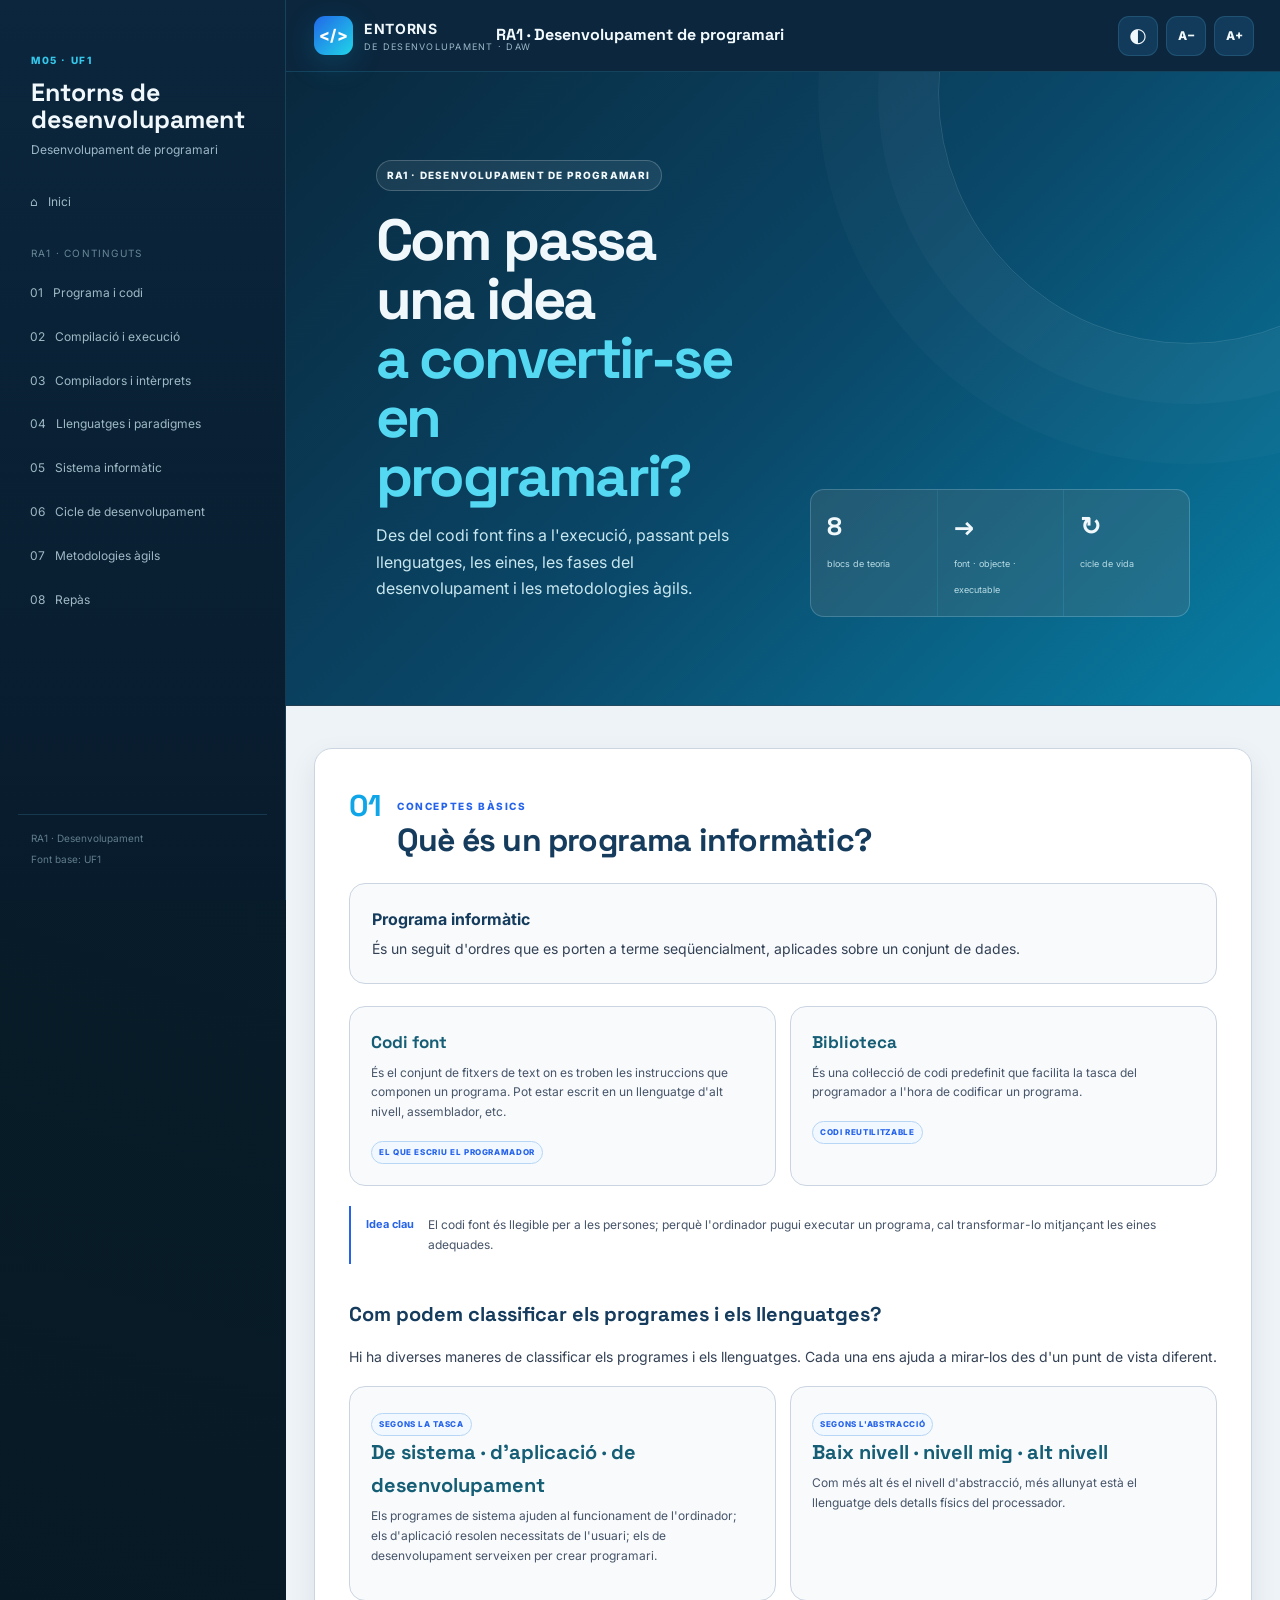
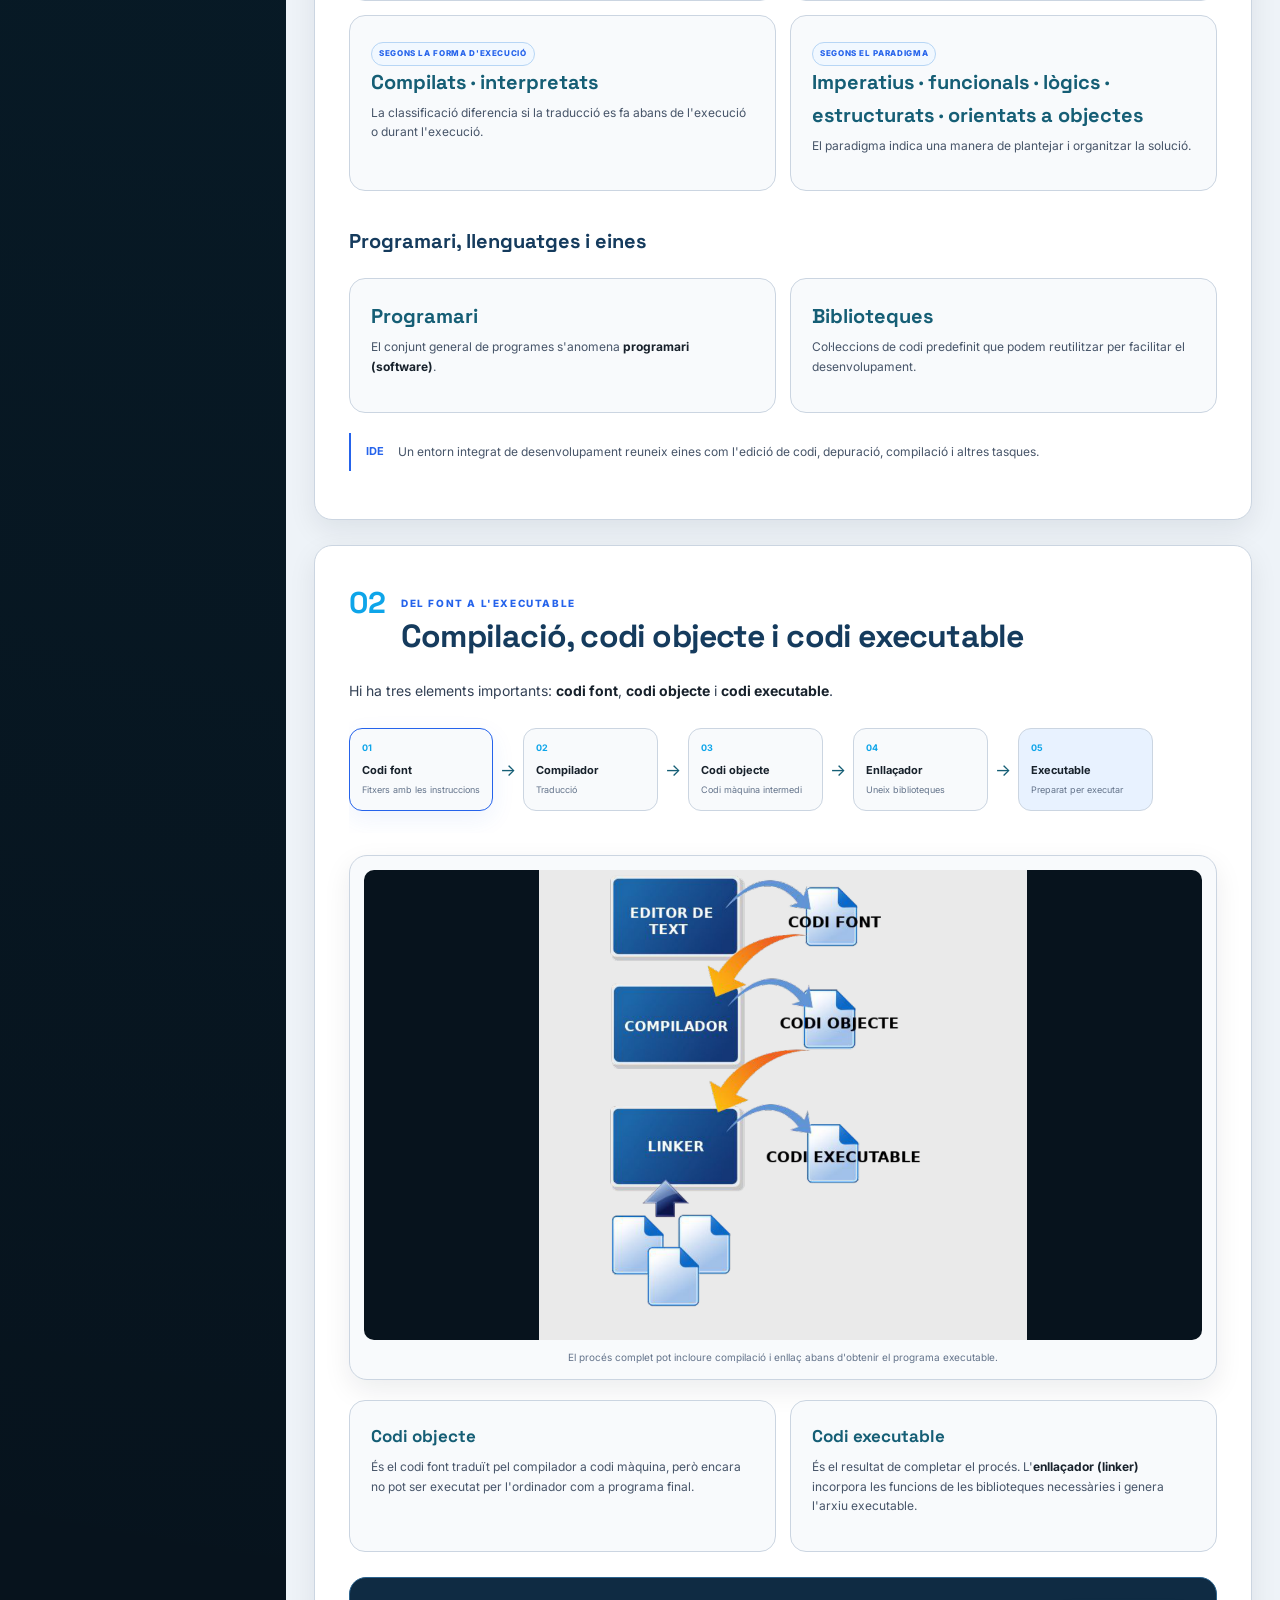
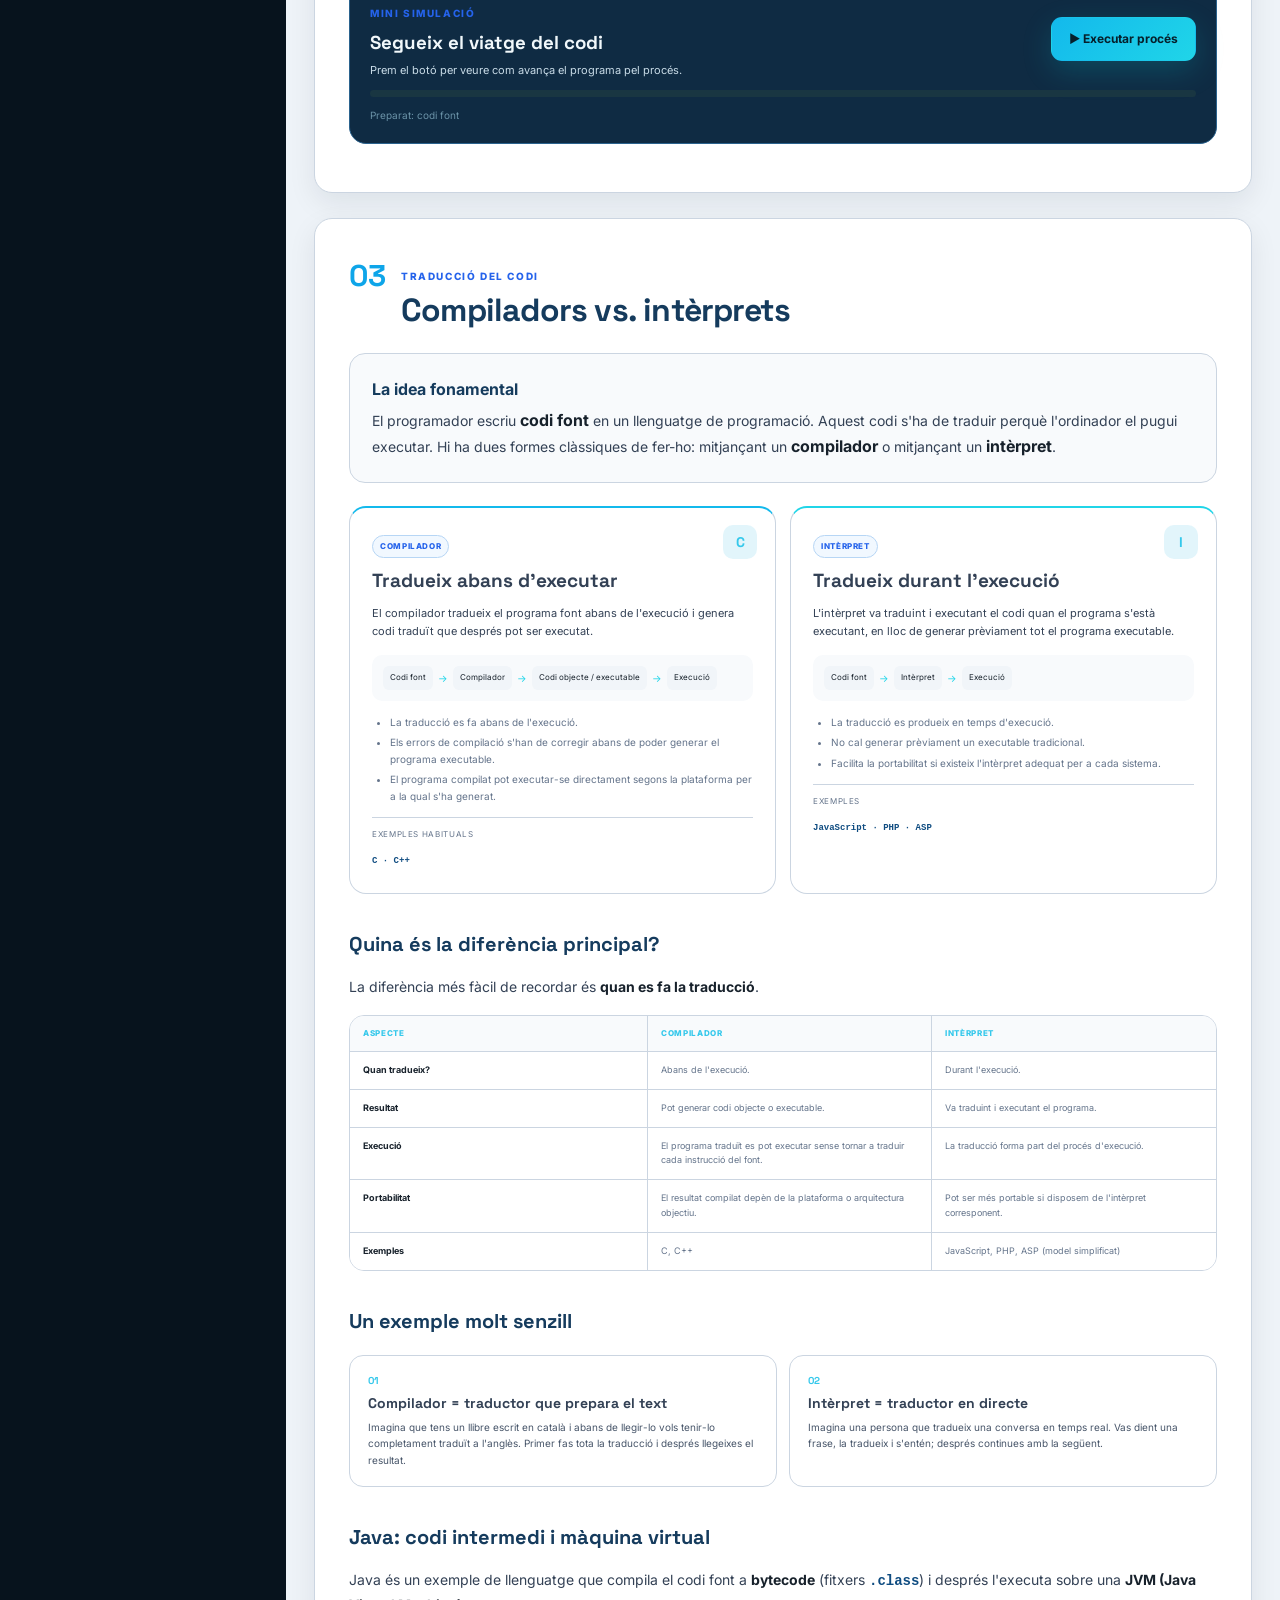
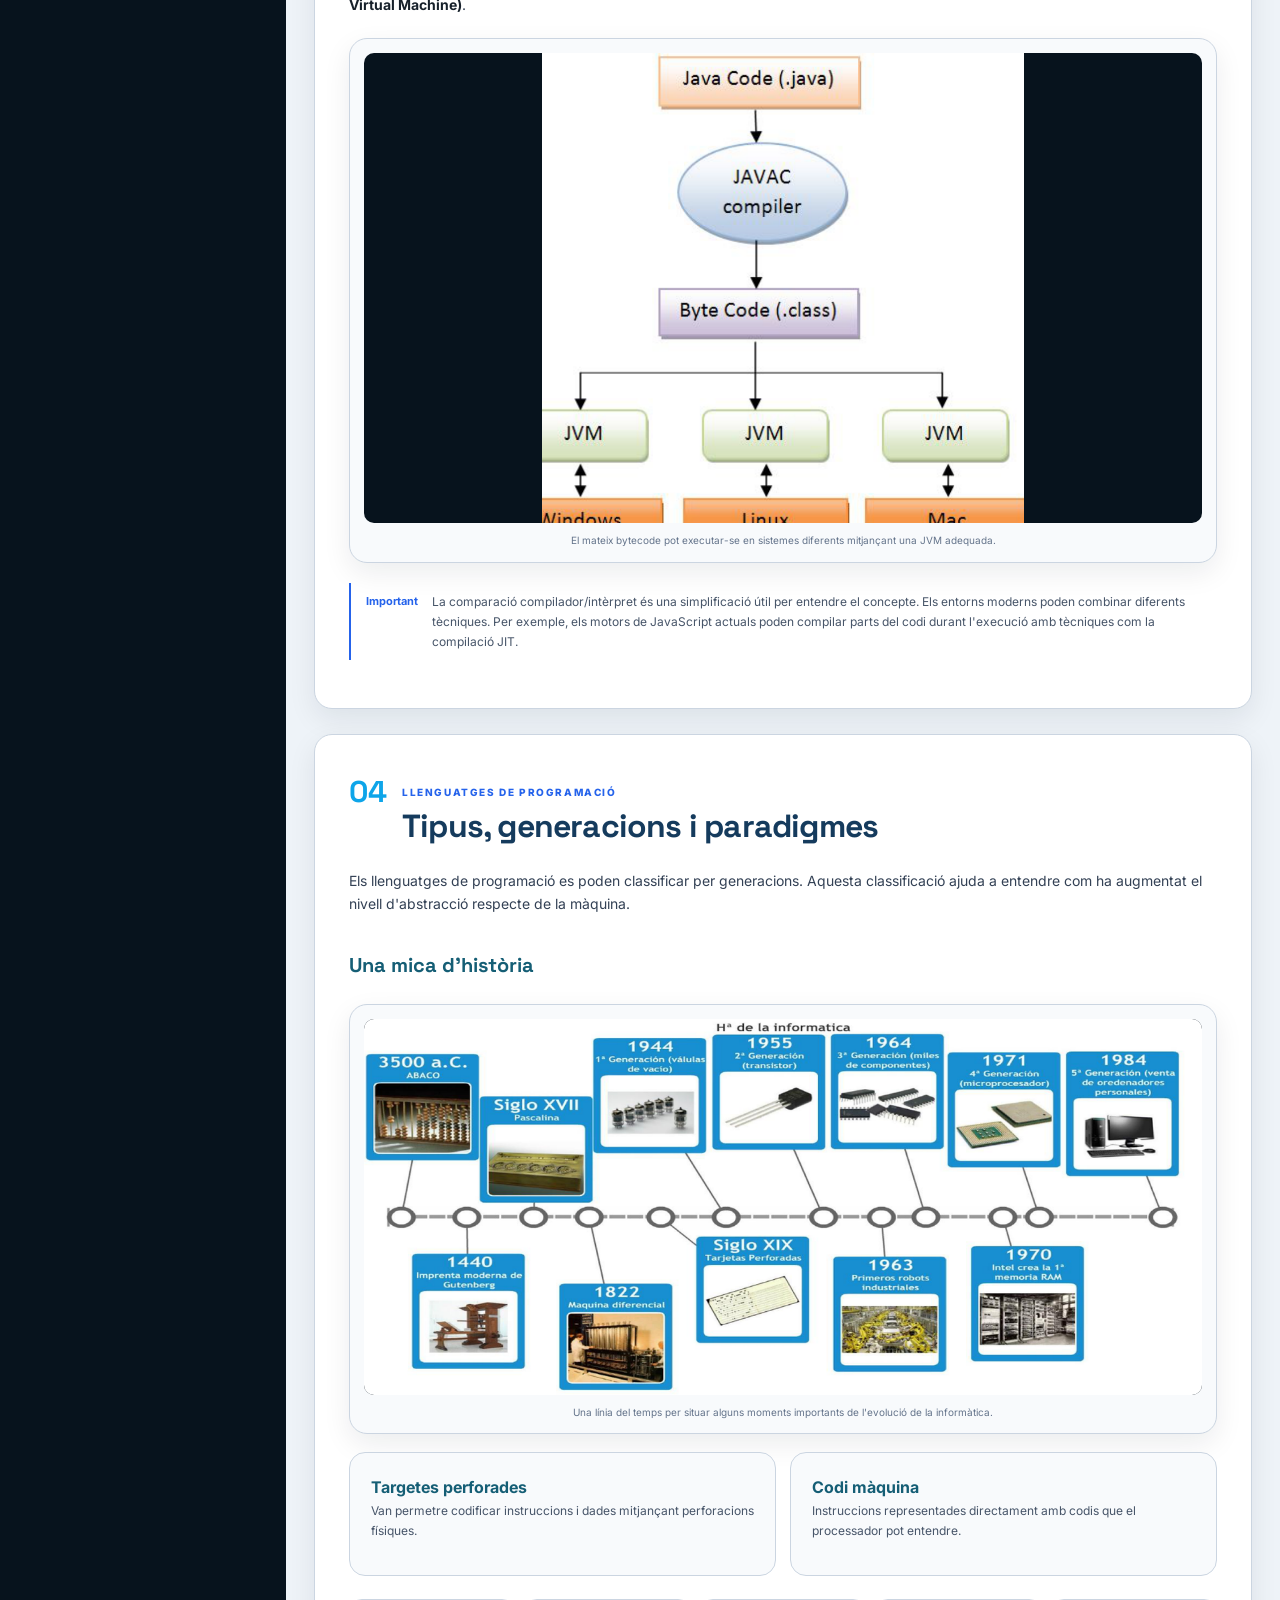
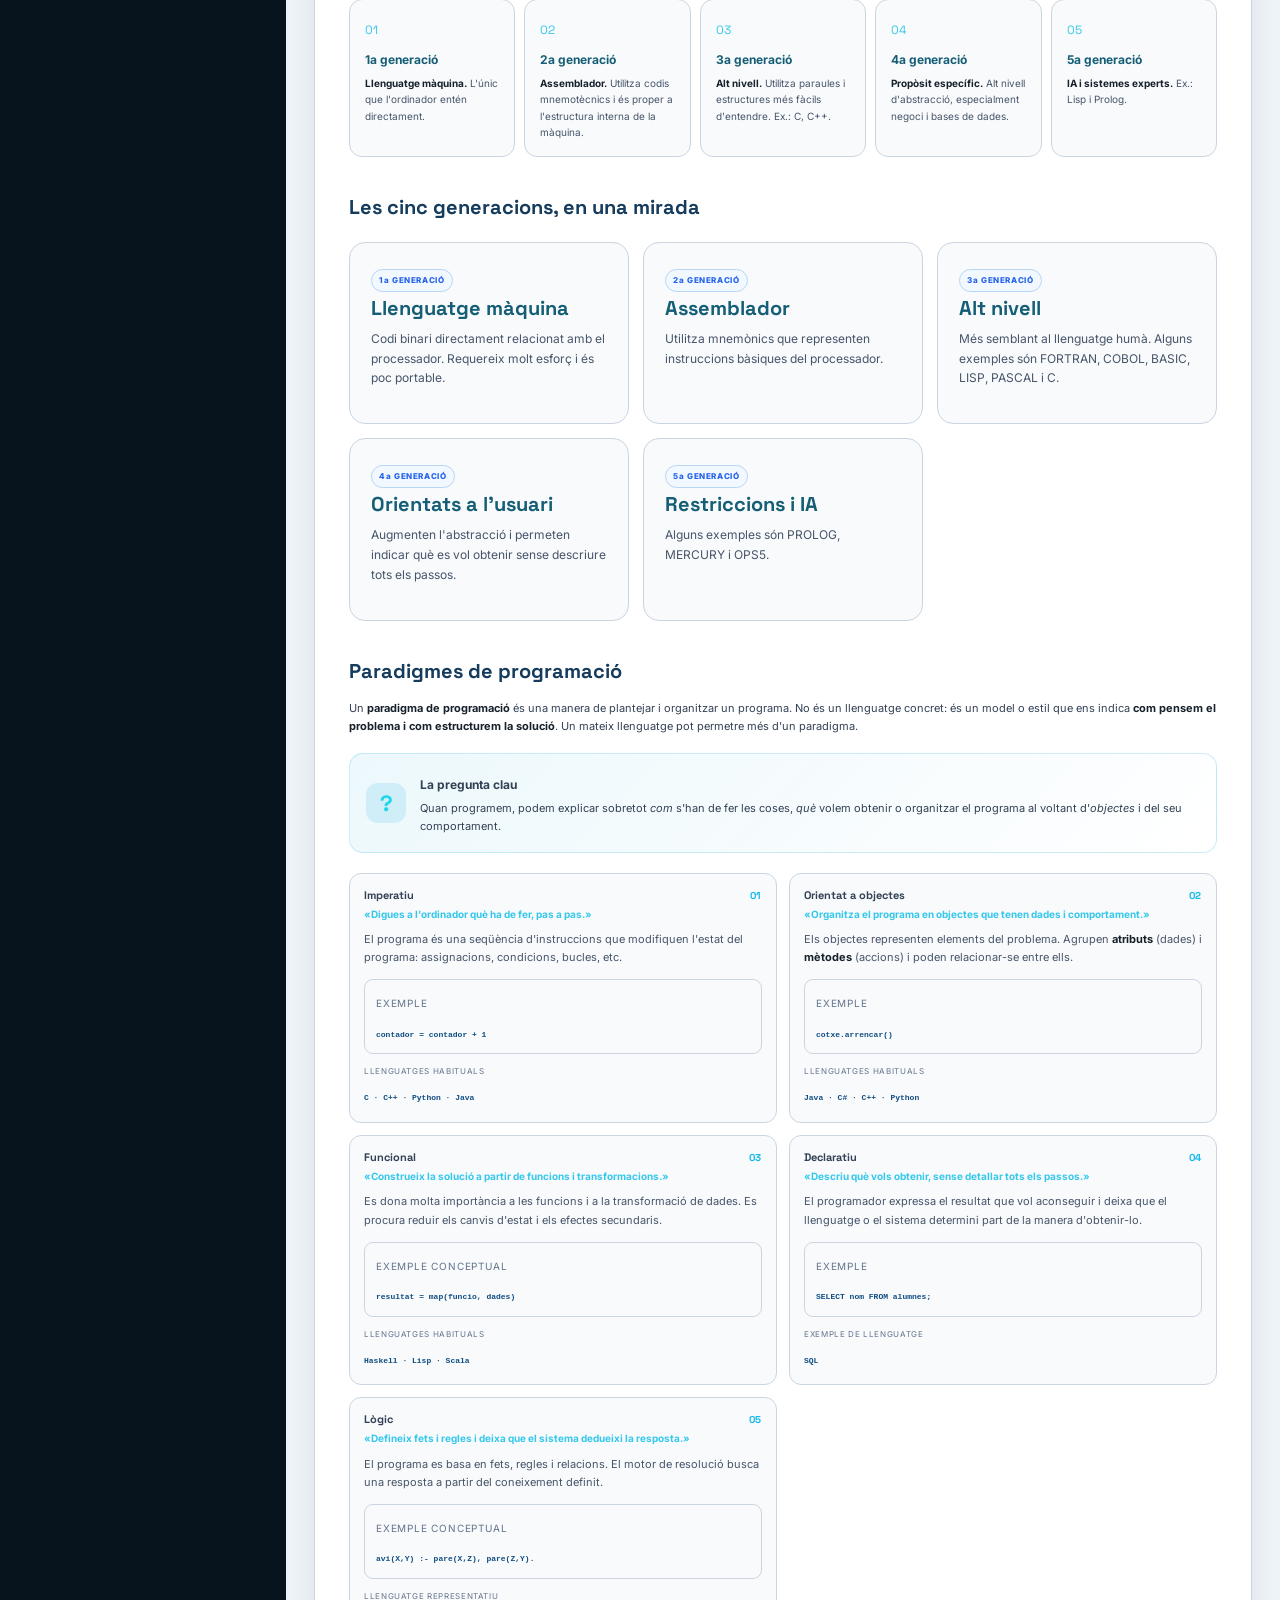
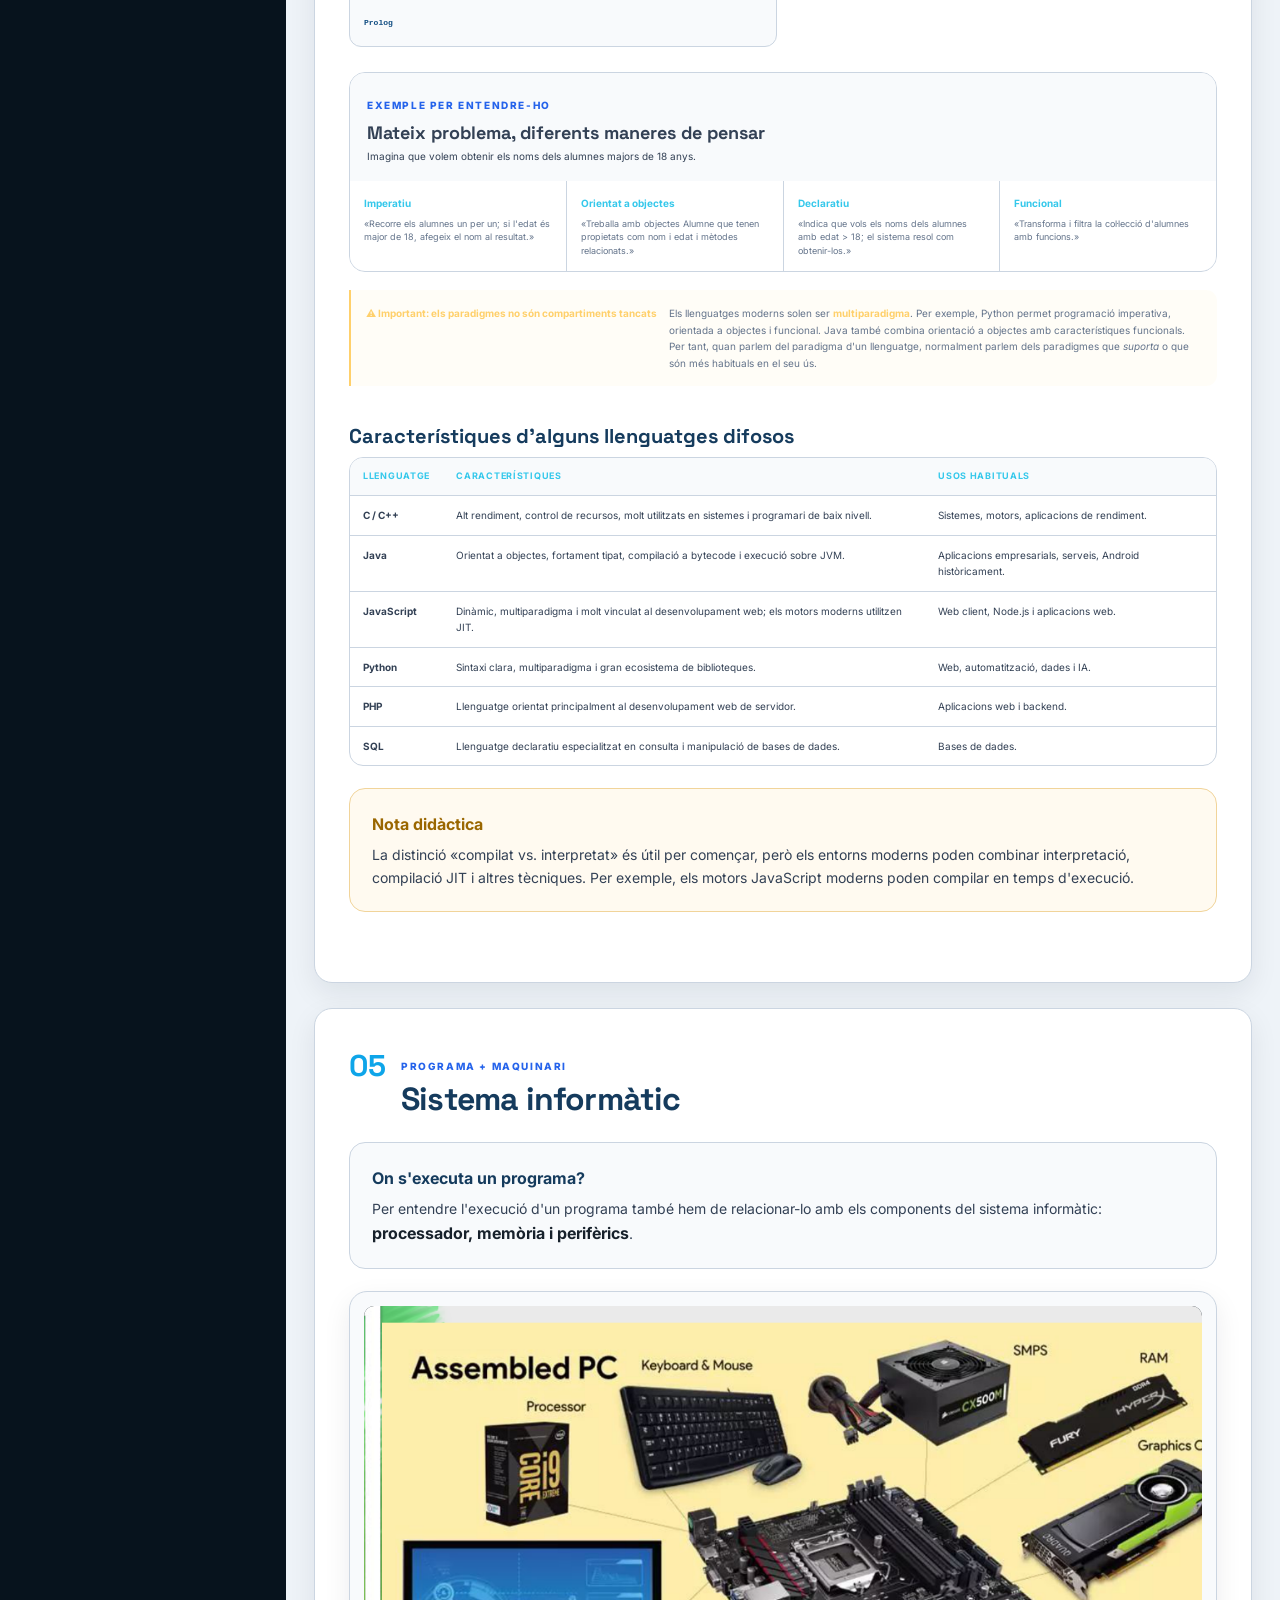
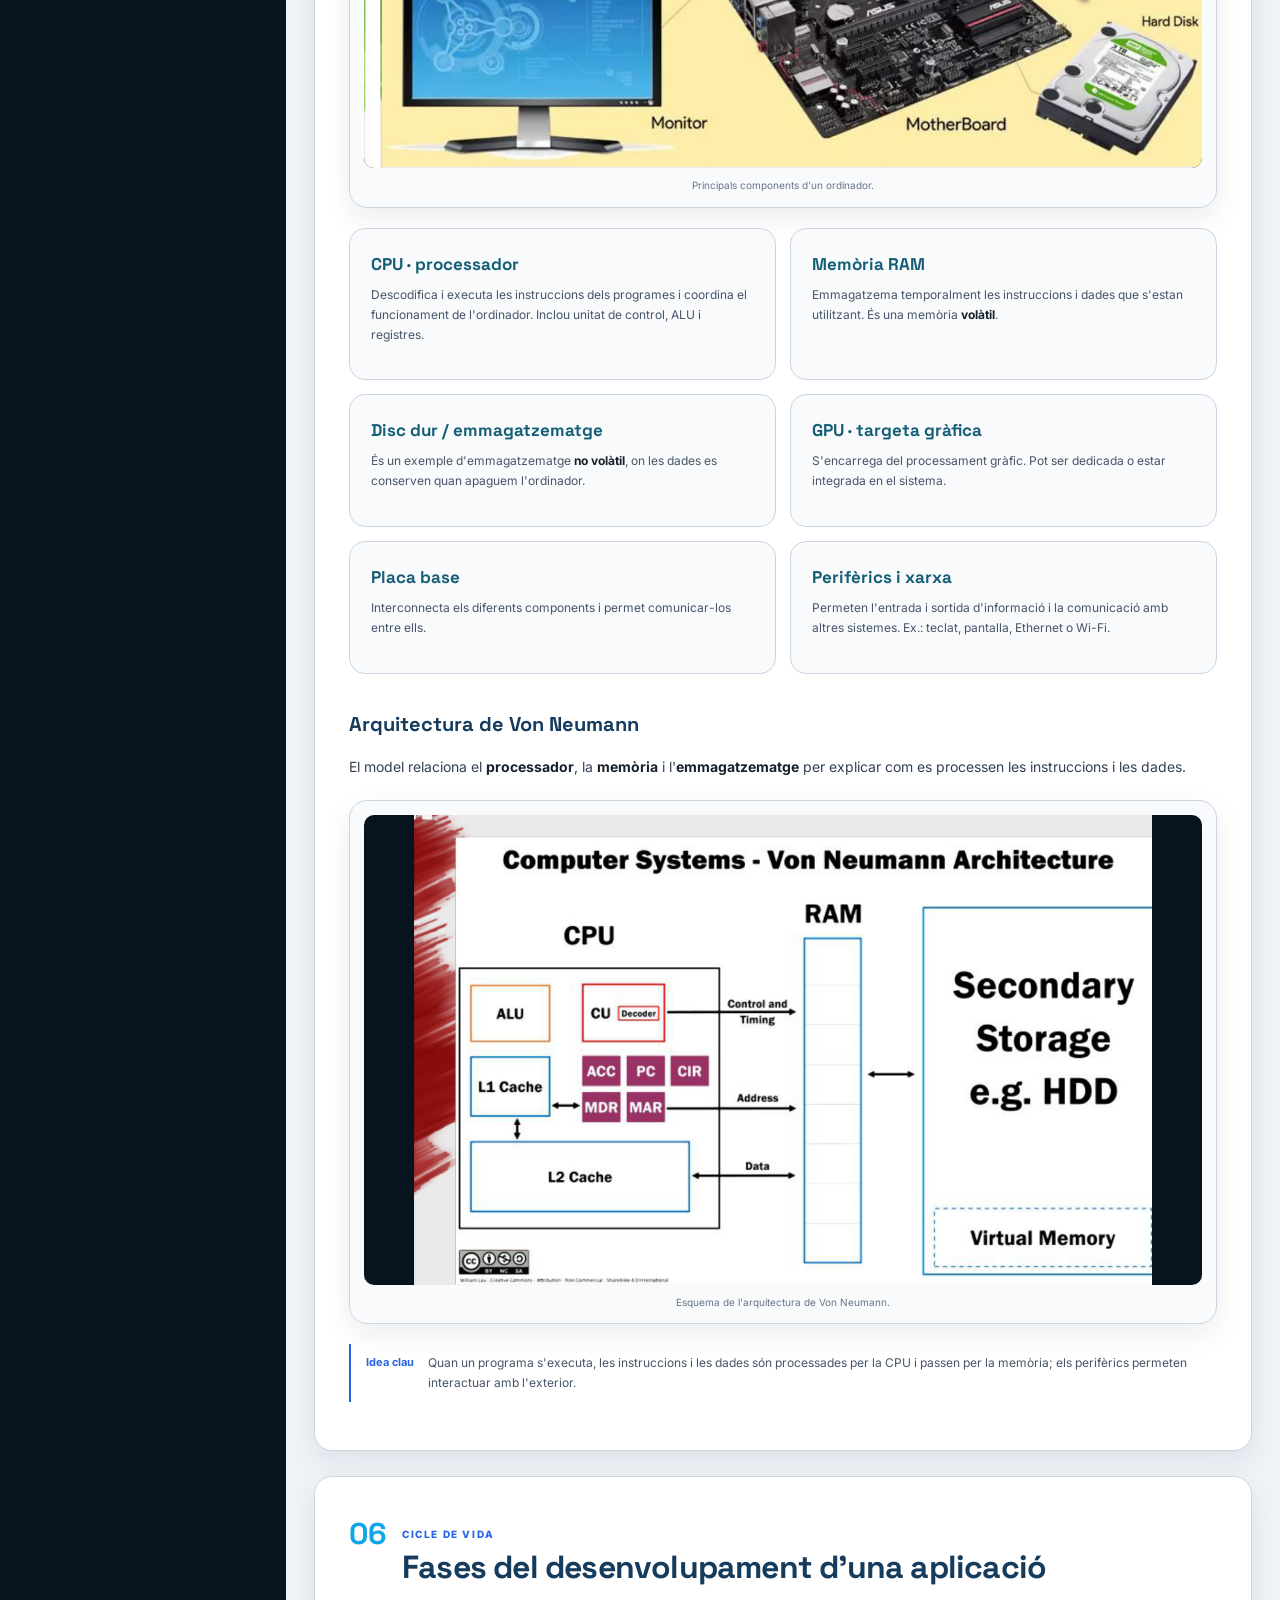
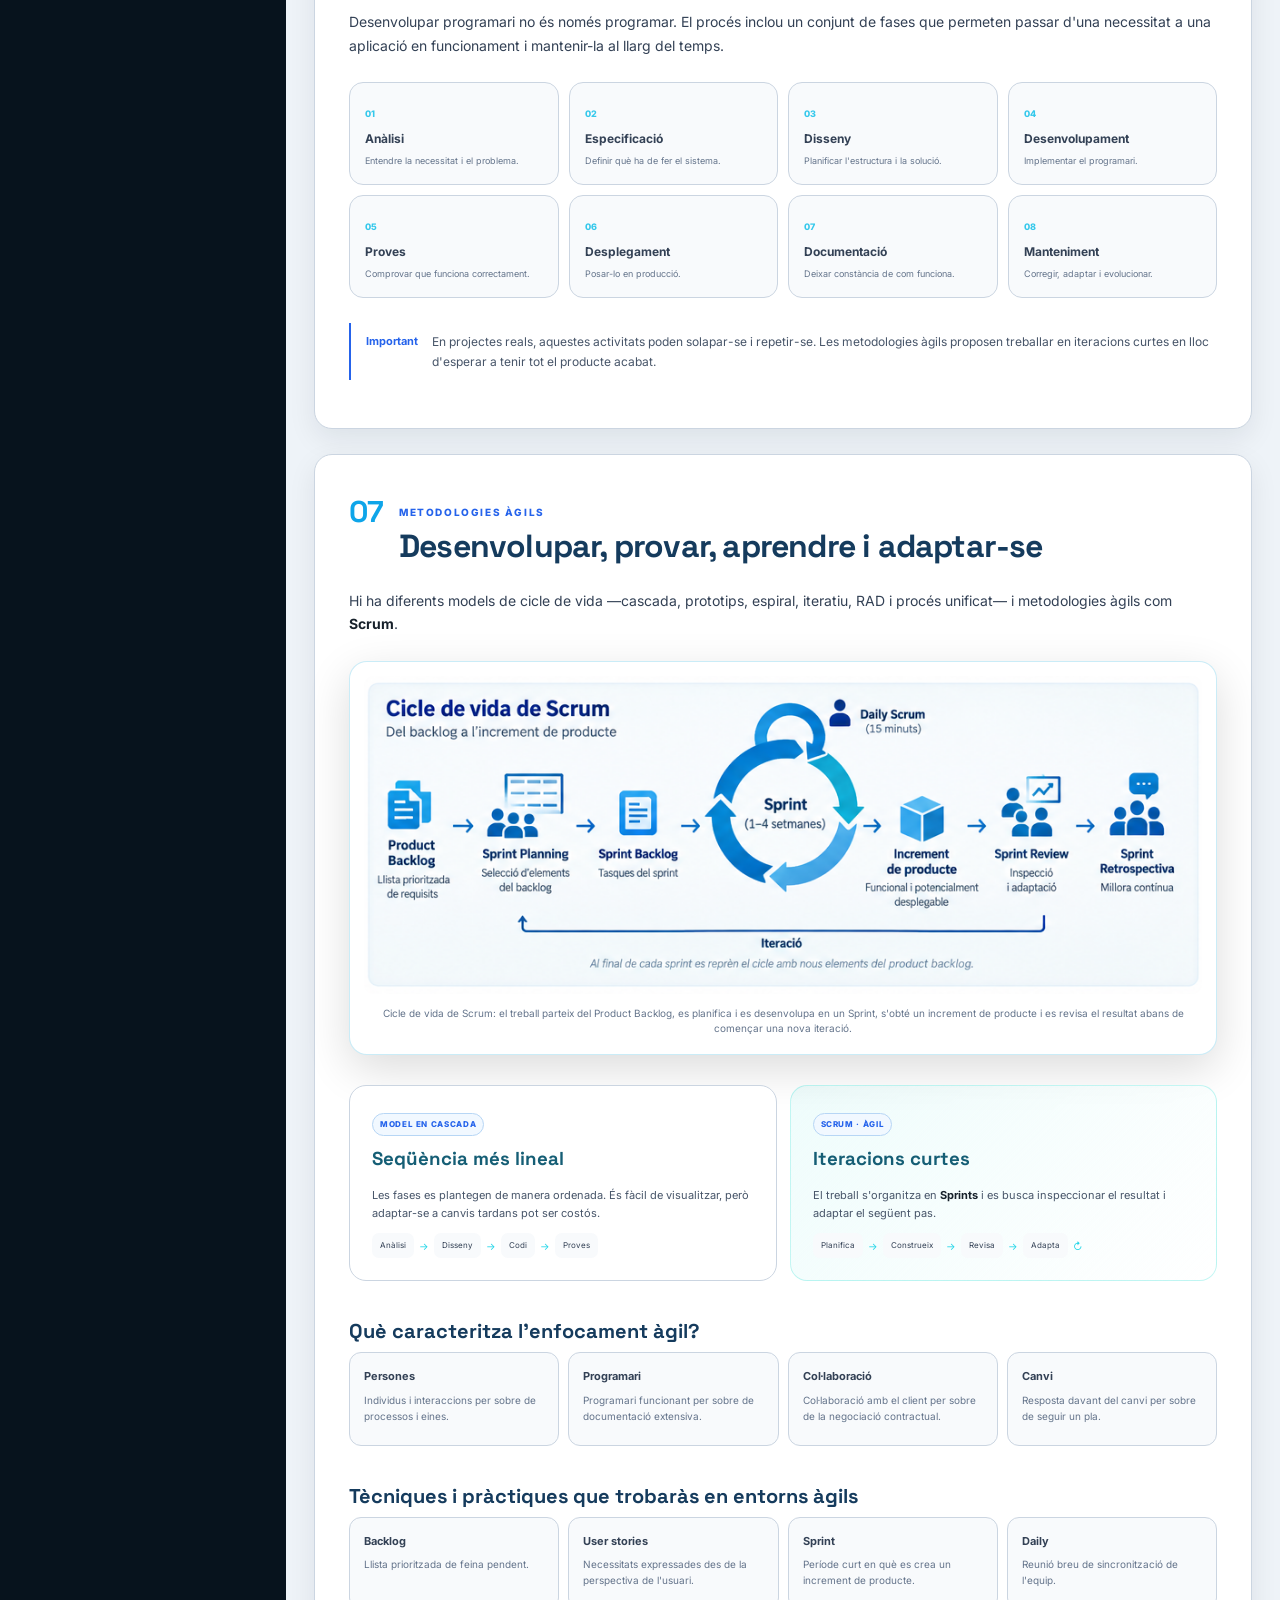
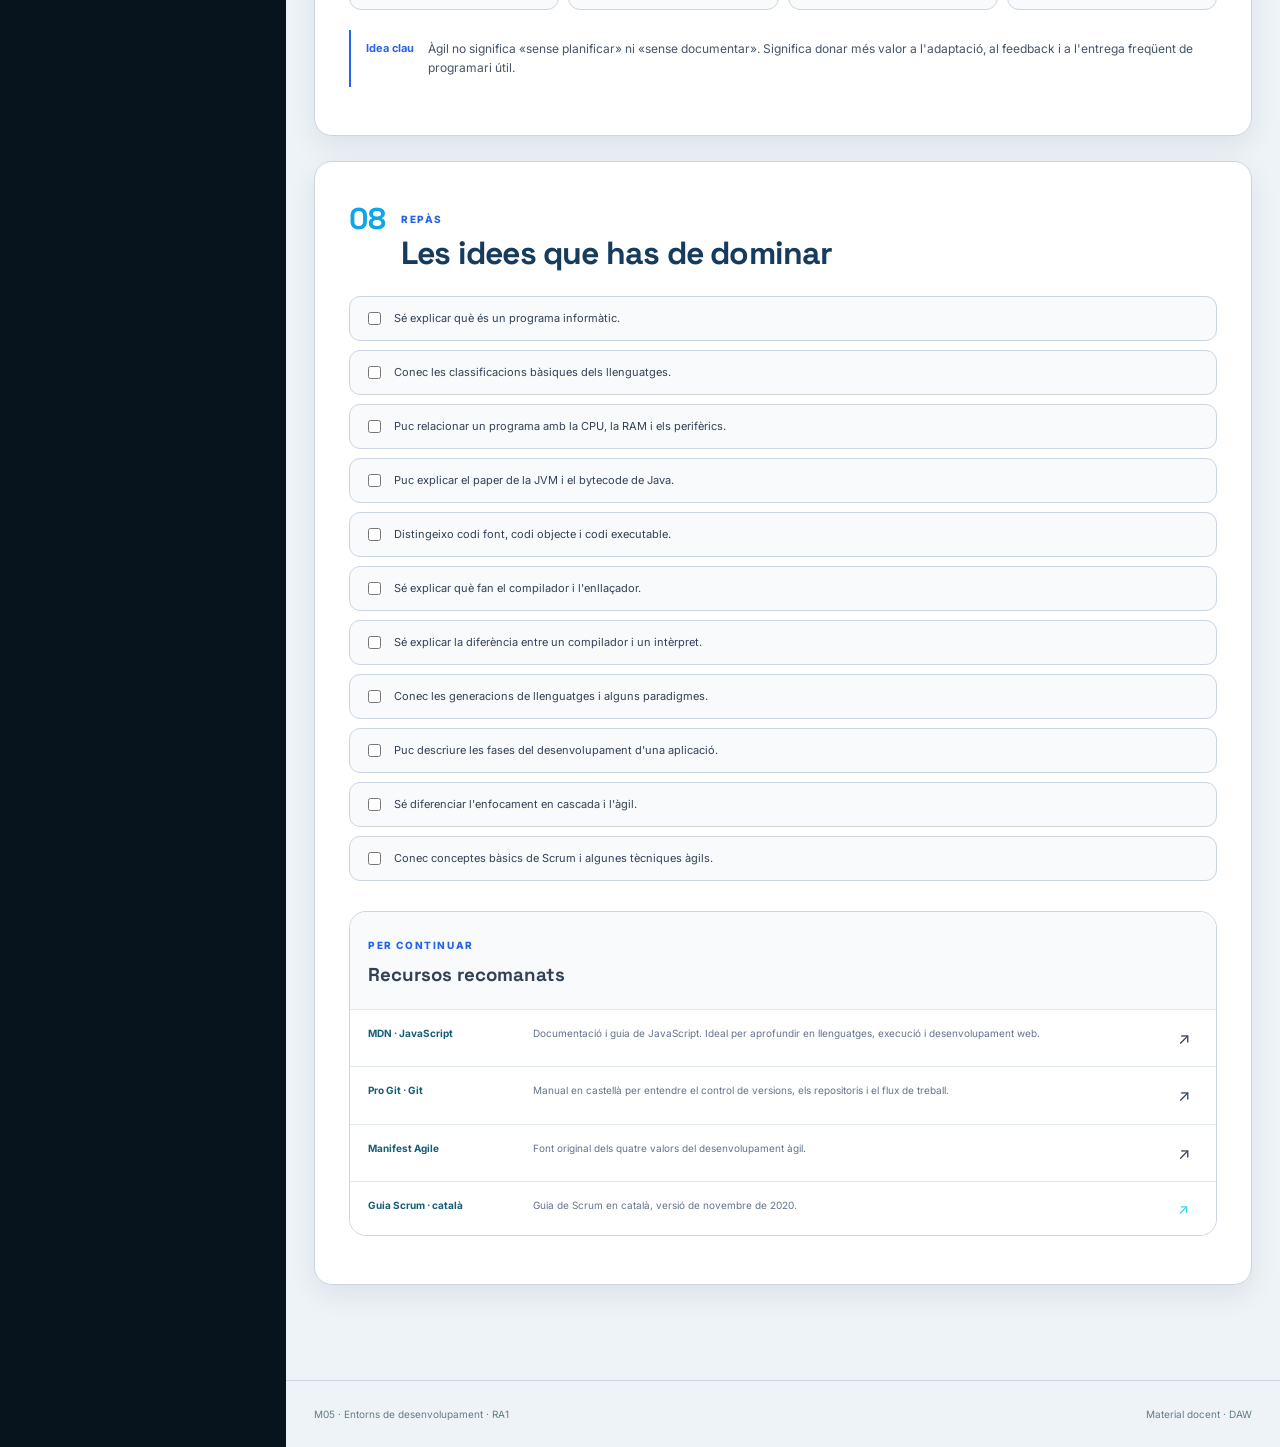
==== ra1.html @ 0e29cb69 "teoria RA1" ====
<!DOCTYPE html>
<html lang="ca">
<head>
  <meta charset="UTF-8">
  <meta name="viewport" content="width=device-width, initial-scale=1.0">
  <meta name="description" content="RA1 - Desenvolupament de programari. Entorns de desenvolupament, DAW.">
  <title>RA1 · Desenvolupament de programari</title>
  <link rel="stylesheet" href="css/styles.css">
</head>
<body>
  <header class="topbar">
    <a class="brand" href="index.html">
      <span class="brand-mark">&lt;/&gt;</span>
      <span><strong>ENTORNS</strong><small>DE DESENVOLUPAMENT · DAW</small></span>
    </a>
    <div class="top-actions">
      <button class="icon-btn" id="themeBtn" aria-label="Canviar tema">◐</button>
      <button class="font-btn" id="fontDown" aria-label="Reduir mida del text">A−</button>
      <button class="font-btn" id="fontUp" aria-label="Augmentar mida del text">A+</button>
    </div>
    <div class="topbar-title">RA1 · Desenvolupament de programari</div>
  </header>

  <aside class="sidebar" id="sidebar">
    <div class="course-title">
      <span class="eyebrow">M05 · UF1</span>
      <h1>Entorns de<br>desenvolupament</h1>
      <p>Desenvolupament de programari</p>
    </div>
    <nav class="main-nav" aria-label="Navegació principal">
      <a class="nav-link" href="index.html">⌂ <span>Inici</span></a>
      <div class="nav-heading">RA1 · Continguts</div>
      <a class="nav-link section-link" href="#programa"><span>01</span><span>Programa i codi</span></a>
      <a class="nav-link section-link" href="#compilacio"><span>02</span><span>Compilació i execució</span></a>
      <a class="nav-link section-link" href="#virtualitzacio"><span>03</span><span>Compiladors i intèrprets</span></a>
      <a class="nav-link section-link" href="#llenguatges"><span>04</span><span>Llenguatges i paradigmes</span></a>
      <a class="nav-link section-link" href="#sistema"><span>05</span><span>Sistema informàtic</span></a>
      <a class="nav-link section-link" href="#fases"><span>06</span><span>Cicle de desenvolupament</span></a>
      <a class="nav-link section-link" href="#agil"><span>07</span><span>Metodologies àgils</span></a>
      <a class="nav-link section-link" href="#resum"><span>08</span><span>Repàs</span></a>
    </nav>
    <div class="sidebar-footer">
      <span>RA1 · Desenvolupament</span>
      <span>Font base: UF1</span>
    </div>
  </aside>

  <main class="main">
    <section class="hero ra-hero">
      <div>
        <span class="pill">RA1 · DESENVOLUPAMENT DE PROGRAMARI</span>
        <h2>Com passa una idea<br><span>a convertir-se en programari?</span></h2>
        <p class="hero-lead">Des del codi font fins a l'execució, passant pels llenguatges, les eines, les fases del desenvolupament i les metodologies àgils.</p>
      </div>
      <div class="hero-facts">
        <div><strong>8</strong><span>blocs de teoria</span></div>
        <div><strong>→</strong><span>font · objecte · executable</span></div>
        <div><strong>↻</strong><span>cicle de vida</span></div>
      </div>
    </section>

    <div class="content-layout no-toc">
      <article class="content">

        <section class="topic" id="programa">
          <div class="topic-head"><span class="topic-num">01</span><div><span class="eyebrow">CONCEPTES BÀSICS</span><h2>Què és un programa informàtic?</h2></div></div>
          <div class="callout definition">
            <strong>Programa informàtic</strong>
            <p>És un seguit d'ordres que es porten a terme seqüencialment, aplicades sobre un conjunt de dades.</p>
          </div>
          <div class="two-col">
            <div class="card">
              <h3>Codi font</h3>
              <p>És el conjunt de fitxers de text on es troben les instruccions que componen un programa. Pot estar escrit en un llenguatge d'alt nivell, assemblador, etc.</p>
              <span class="tag">EL QUE ESCRIU EL PROGRAMADOR</span>
            </div>
            <div class="card">
              <h3>Biblioteca</h3>
              <p>És una col·lecció de codi predefinit que facilita la tasca del programador a l'hora de codificar un programa.</p>
              <span class="tag">CODI REUTILITZABLE</span>
            </div>
          </div>
          <div class="note">
            <strong>Idea clau</strong>
            <span>El codi font és llegible per a les persones; perquè l'ordinador pugui executar un programa, cal transformar-lo mitjançant les eines adequades.</span>
          </div>

          <div class="subtopic">
            <h3>Com podem classificar els programes i els llenguatges?</h3>
            <p>Hi ha diverses maneres de classificar els programes i els llenguatges. Cada una ens ajuda a mirar-los des d'un punt de vista diferent.</p>
            <div class="two-col classification-grid-v4">
              <div class="card"><span class="tag">SEGONS LA TASCA</span><h3>De sistema · d'aplicació · de desenvolupament</h3><p>Els programes de sistema ajuden al funcionament de l'ordinador; els d'aplicació resolen necessitats de l'usuari; els de desenvolupament serveixen per crear programari.</p></div>
              <div class="card"><span class="tag">SEGONS L'ABSTRACCIÓ</span><h3>Baix nivell · nivell mig · alt nivell</h3><p>Com més alt és el nivell d'abstracció, més allunyat està el llenguatge dels detalls físics del processador.</p></div>
              <div class="card"><span class="tag">SEGONS LA FORMA D'EXECUCIÓ</span><h3>Compilats · interpretats</h3><p>La classificació diferencia si la traducció es fa abans de l'execució o durant l'execució.</p></div>
              <div class="card"><span class="tag">SEGONS EL PARADIGMA</span><h3>Imperatius · funcionals · lògics · estructurats · orientats a objectes</h3><p>El paradigma indica una manera de plantejar i organitzar la solució.</p></div>
            </div>
          </div>

          <div class="subtopic">
            <h3>Programari, llenguatges i eines</h3>
            <div class="two-col">
              <div class="card"><h3>Programari</h3><p>El conjunt general de programes s'anomena <strong>programari (software)</strong>.</p></div>
              <div class="card"><h3>Biblioteques</h3><p>Col·leccions de codi predefinit que podem reutilitzar per facilitar el desenvolupament.</p></div>
            </div>
            <div class="note"><strong>IDE</strong><span>Un entorn integrat de desenvolupament reuneix eines com l'edició de codi, depuració, compilació i altres tasques.</span></div>
          </div>
        </section>

        <section class="topic" id="compilacio">
          <div class="topic-head"><span class="topic-num">02</span><div><span class="eyebrow">DEL FONT A L'EXECUTABLE</span><h2>Compilació, codi objecte i codi executable</h2></div></div>
          <p>Hi ha tres elements importants: <strong>codi font</strong>, <strong>codi objecte</strong> i <strong>codi executable</strong>.</p>

          <div class="pipeline" aria-label="Procés de compilació">
            <div class="pipe-step active"><b>01</b><strong>Codi font</strong><small>Fitxers amb les instruccions</small></div>
            <div class="pipe-arrow">→</div>
            <div class="pipe-step"><b>02</b><strong>Compilador</strong><small>Traducció</small></div>
            <div class="pipe-arrow">→</div>
            <div class="pipe-step"><b>03</b><strong>Codi objecte</strong><small>Codi màquina intermedi</small></div>
            <div class="pipe-arrow">→</div>
            <div class="pipe-step"><b>04</b><strong>Enllaçador</strong><small>Uneix biblioteques</small></div>
            <div class="pipe-arrow">→</div>
            <div class="pipe-step final"><b>05</b><strong>Executable</strong><small>Preparat per executar</small></div>
          </div>

          <figure class="legacy-figure">
            <img src="img/legacy/compiler-linker.png" alt="Esquema del procés de compilació: editor de text, codi font, compilador, codi objecte, enllaçador i codi executable." loading="lazy">
            <figcaption>El procés complet pot incloure compilació i enllaç abans d'obtenir el programa executable.</figcaption>
          </figure>

          <div class="two-col">
            <div class="card">
              <h3>Codi objecte</h3>
              <p>És el codi font traduït pel compilador a codi màquina, però encara no pot ser executat per l'ordinador com a programa final.</p>
            </div>
            <div class="card">
              <h3>Codi executable</h3>
              <p>És el resultat de completar el procés. L'<strong>enllaçador (linker)</strong> incorpora les funcions de les biblioteques necessàries i genera l'arxiu executable.</p>
            </div>
          </div>

          <div class="interactive-box">
            <div>
              <span class="eyebrow">MINI SIMULACIÓ</span>
              <h3>Segueix el viatge del codi</h3>
              <p>Prem el botó per veure com avança el programa pel procés.</p>
            </div>
            <button class="btn btn-primary" id="compileDemo">▶ Executar procés</button>
            <div class="demo-track"><div id="demoBar"></div></div>
            <div id="demoLabel" class="demo-label">Preparat: codi font</div>
          </div>
        </section>

        <section class="topic" id="virtualitzacio">
          <div class="topic-head"><span class="topic-num">03</span><div><span class="eyebrow">TRADUCCIÓ DEL CODI</span><h2>Compiladors vs. intèrprets</h2></div></div>

          <div class="callout definition">
            <strong>La idea fonamental</strong>
            <p>El programador escriu <strong>codi font</strong> en un llenguatge de programació. Aquest codi s'ha de traduir perquè l'ordinador el pugui executar. Hi ha dues formes clàssiques de fer-ho: mitjançant un <strong>compilador</strong> o mitjançant un <strong>intèrpret</strong>.</p>
          </div>

          <div class="translator-grid">
            <div class="translator-card">
              <div class="translator-icon">C</div>
              <span class="tag">COMPILADOR</span>
              <h3>Tradueix abans d'executar</h3>
              <p>El compilador tradueix el programa font abans de l'execució i genera codi traduït que després pot ser executat.</p>
              <div class="process-line"><span>Codi font</span><i>→</i><span>Compilador</span><i>→</i><span>Codi objecte / executable</span><i>→</i><span>Execució</span></div>
              <ul>
                <li>La traducció es fa abans de l'execució.</li>
                <li>Els errors de compilació s'han de corregir abans de poder generar el programa executable.</li>
                <li>El programa compilat pot executar-se directament segons la plataforma per a la qual s'ha generat.</li>
              </ul>
              <div class="examples"><span>Exemples habituals</span><code>C · C++</code></div>
            </div>

            <div class="translator-card">
              <div class="translator-icon">I</div>
              <span class="tag">INTÈRPRET</span>
              <h3>Tradueix durant l'execució</h3>
              <p>L'intèrpret va traduint i executant el codi quan el programa s'està executant, en lloc de generar prèviament tot el programa executable.</p>
              <div class="process-line"><span>Codi font</span><i>→</i><span>Intèrpret</span><i>→</i><span>Execució</span></div>
              <ul>
                <li>La traducció es produeix en temps d'execució.</li>
                <li>No cal generar prèviament un executable tradicional.</li>
                <li>Facilita la portabilitat si existeix l'intèrpret adequat per a cada sistema.</li>
              </ul>
              <div class="examples"><span>Exemples</span><code>JavaScript · PHP · ASP</code></div>
            </div>
          </div>

          <div class="subtopic">
            <h3>Quina és la diferència principal?</h3>
            <p>La diferència més fàcil de recordar és <strong>quan es fa la traducció</strong>.</p>
            <div class="compare-table">
              <div class="compare-row header"><span>Aspecte</span><span>Compilador</span><span>Intèrpret</span></div>
              <div class="compare-row"><span>Quan tradueix?</span><span>Abans de l'execució.</span><span>Durant l'execució.</span></div>
              <div class="compare-row"><span>Resultat</span><span>Pot generar codi objecte o executable.</span><span>Va traduint i executant el programa.</span></div>
              <div class="compare-row"><span>Execució</span><span>El programa traduït es pot executar sense tornar a traduir cada instrucció del font.</span><span>La traducció forma part del procés d'execució.</span></div>
              <div class="compare-row"><span>Portabilitat</span><span>El resultat compilat depèn de la plataforma o arquitectura objectiu.</span><span>Pot ser més portable si disposem de l'intèrpret corresponent.</span></div>
              <div class="compare-row"><span>Exemples</span><span>C, C++</span><span>JavaScript, PHP, ASP (model simplificat)</span></div>
            </div>
          </div>

          <div class="subtopic">
            <h3>Un exemple molt senzill</h3>
            <div class="analogy-grid">
              <div class="analogy">
                <span class="analogy-number">01</span>
                <strong>Compilador = traductor que prepara el text</strong>
                <p>Imagina que tens un llibre escrit en català i abans de llegir-lo vols tenir-lo completament traduït a l'anglès. Primer fas tota la traducció i després llegeixes el resultat.</p>
              </div>
              <div class="analogy">
                <span class="analogy-number">02</span>
                <strong>Intèrpret = traductor en directe</strong>
                <p>Imagina una persona que tradueix una conversa en temps real. Vas dient una frase, la tradueix i s'entén; després continues amb la següent.</p>
              </div>
            </div>
          </div>

          <div class="subtopic">
            <h3>Java: codi intermedi i màquina virtual</h3>
            <p>Java és un exemple de llenguatge que compila el codi font a <strong>bytecode</strong> (fitxers <code>.class</code>) i després l'executa sobre una <strong>JVM (Java Virtual Machine)</strong>.</p>
            <figure class="legacy-figure">
              <img src="img/legacy/java-jvm.png" alt="Esquema de Java: codi Java, compilador javac, bytecode i màquines virtuals sobre Windows, Linux i Mac." loading="lazy">
              <figcaption>El mateix bytecode pot executar-se en sistemes diferents mitjançant una JVM adequada.</figcaption>
            </figure>
          </div>

          <div class="note">
            <strong>Important</strong>
            <span>La comparació compilador/intèrpret és una simplificació útil per entendre el concepte. Els entorns moderns poden combinar diferents tècniques. Per exemple, els motors de JavaScript actuals poden compilar parts del codi durant l'execució amb tècniques com la compilació JIT.</span>
          </div>
        </section>

        <section class="topic" id="llenguatges">
          <div class="topic-head"><span class="topic-num">04</span><div><span class="eyebrow">LLENGUATGES DE PROGRAMACIÓ</span><h2>Tipus, generacions i paradigmes</h2></div></div>
          <p>Els llenguatges de programació es poden classificar per generacions. Aquesta classificació ajuda a entendre com ha augmentat el nivell d'abstracció respecte de la màquina.</p>

          <div class="subtopic history-block">
            <h3>Una mica d'història</h3>
            <figure class="legacy-figure">
              <img src="img/legacy/timeline.png" alt="Línia temporal de la història de la informàtica, des de l'àbac fins als ordinadors personals." loading="lazy">
              <figcaption>Una línia del temps per situar alguns moments importants de l'evolució de la informàtica.</figcaption>
            </figure>
            <div class="two-col history-points-v4">
              <div class="card"><strong>Targetes perforades</strong><p>Van permetre codificar instruccions i dades mitjançant perforacions físiques.</p></div>
              <div class="card"><strong>Codi màquina</strong><p>Instruccions representades directament amb codis que el processador pot entendre.</p></div>
            </div>
          </div>

          <div class="generation-grid">
            <div class="gen-card"><span>01</span><h3>1a generació</h3><p><strong>Llenguatge màquina.</strong> L'únic que l'ordinador entén directament.</p></div>
            <div class="gen-card"><span>02</span><h3>2a generació</h3><p><strong>Assemblador.</strong> Utilitza codis mnemotècnics i és proper a l'estructura interna de la màquina.</p></div>
            <div class="gen-card"><span>03</span><h3>3a generació</h3><p><strong>Alt nivell.</strong> Utilitza paraules i estructures més fàcils d'entendre. Ex.: C, C++.</p></div>
            <div class="gen-card"><span>04</span><h3>4a generació</h3><p><strong>Propòsit específic.</strong> Alt nivell d'abstracció, especialment negoci i bases de dades.</p></div>
            <div class="gen-card"><span>05</span><h3>5a generació</h3><p><strong>IA i sistemes experts.</strong> Ex.: Lisp i Prolog.</p></div>
          </div>

          <div class="subtopic">
            <h3>Les cinc generacions, en una mirada</h3>
            <div class="two-col generation-detail-v4">
              <div class="card"><span class="tag">1a GENERACIÓ</span><h3>Llenguatge màquina</h3><p>Codi binari directament relacionat amb el processador. Requereix molt esforç i és poc portable.</p></div>
              <div class="card"><span class="tag">2a GENERACIÓ</span><h3>Assemblador</h3><p>Utilitza mnemònics que representen instruccions bàsiques del processador.</p></div>
              <div class="card"><span class="tag">3a GENERACIÓ</span><h3>Alt nivell</h3><p>Més semblant al llenguatge humà. Alguns exemples són FORTRAN, COBOL, BASIC, LISP, PASCAL i C.</p></div>
              <div class="card"><span class="tag">4a GENERACIÓ</span><h3>Orientats a l'usuari</h3><p>Augmenten l'abstracció i permeten indicar què es vol obtenir sense descriure tots els passos.</p></div>
              <div class="card"><span class="tag">5a GENERACIÓ</span><h3>Restriccions i IA</h3><p>Alguns exemples són PROLOG, MERCURY i OPS5.</p></div>
            </div>
          </div>

          <div class="subtopic">
            <h3>Paradigmes de programació</h3>
            <p class="muted-text">Un <strong>paradigma de programació</strong> és una manera de plantejar i organitzar un programa. No és un llenguatge concret: és un model o estil que ens indica <strong>com pensem el problema i com estructurem la solució</strong>. Un mateix llenguatge pot permetre més d'un paradigma.</p>

            <div class="paradigm-intro">
              <div class="paradigm-question">
                <span class="big-question">?</span>
                <div>
                  <strong>La pregunta clau</strong>
                  <p>Quan programem, podem explicar sobretot <em>com</em> s'han de fer les coses, <em>què</em> volem obtenir o organitzar el programa al voltant d'<em>objectes</em> i del seu comportament.</p>
                </div>
              </div>
            </div>

            <div class="paradigm-grid detailed">
              <div class="paradigm-card">
                <div class="paradigm-icon">01</div>
                <b>Imperatiu</b>
                <strong>«Digues a l'ordinador què ha de fer, pas a pas.»</strong>
                <p>El programa és una seqüència d'instruccions que modifiquen l'estat del programa: assignacions, condicions, bucles, etc.</p>
                <div class="example-box"><span>Exemple</span><code>contador = contador + 1</code></div>
                <div class="language-label">Llenguatges habituals</div>
                <code>C · C++ · Python · Java</code>
              </div>

              <div class="paradigm-card">
                <div class="paradigm-icon">02</div>
                <b>Orientat a objectes</b>
                <strong>«Organitza el programa en objectes que tenen dades i comportament.»</strong>
                <p>Els objectes representen elements del problema. Agrupen <strong>atributs</strong> (dades) i <strong>mètodes</strong> (accions) i poden relacionar-se entre ells.</p>
                <div class="example-box"><span>Exemple</span><code>cotxe.arrencar()</code></div>
                <div class="language-label">Llenguatges habituals</div>
                <code>Java · C# · C++ · Python</code>
              </div>

              <div class="paradigm-card">
                <div class="paradigm-icon">03</div>
                <b>Funcional</b>
                <strong>«Construeix la solució a partir de funcions i transformacions.»</strong>
                <p>Es dona molta importància a les funcions i a la transformació de dades. Es procura reduir els canvis d'estat i els efectes secundaris.</p>
                <div class="example-box"><span>Exemple conceptual</span><code>resultat = map(funcio, dades)</code></div>
                <div class="language-label">Llenguatges habituals</div>
                <code>Haskell · Lisp · Scala</code>
              </div>

              <div class="paradigm-card">
                <div class="paradigm-icon">04</div>
                <b>Declaratiu</b>
                <strong>«Descriu què vols obtenir, sense detallar tots els passos.»</strong>
                <p>El programador expressa el resultat que vol aconseguir i deixa que el llenguatge o el sistema determini part de la manera d'obtenir-lo.</p>
                <div class="example-box"><span>Exemple</span><code>SELECT nom FROM alumnes;</code></div>
                <div class="language-label">Exemple de llenguatge</div>
                <code>SQL</code>
              </div>

              <div class="paradigm-card">
                <div class="paradigm-icon">05</div>
                <b>Lògic</b>
                <strong>«Defineix fets i regles i deixa que el sistema dedueixi la resposta.»</strong>
                <p>El programa es basa en fets, regles i relacions. El motor de resolució busca una resposta a partir del coneixement definit.</p>
                <div class="example-box"><span>Exemple conceptual</span><code>avi(X,Y) :- pare(X,Z), pare(Z,Y).</code></div>
                <div class="language-label">Llenguatge representatiu</div>
                <code>Prolog</code>
              </div>
            </div>

            <div class="paradigm-compare">
              <div class="compare-title">
                <span class="eyebrow">EXEMPLE PER ENTENDRE-HO</span>
                <h4>Mateix problema, diferents maneres de pensar</h4>
                <p>Imagina que volem obtenir els noms dels alumnes majors de 18 anys.</p>
              </div>
              <div class="thinking-grid">
                <div><b>Imperatiu</b><span>«Recorre els alumnes un per un; si l'edat és major de 18, afegeix el nom al resultat.»</span></div>
                <div><b>Orientat a objectes</b><span>«Treballa amb objectes Alumne que tenen propietats com nom i edat i mètodes relacionats.»</span></div>
                <div><b>Declaratiu</b><span>«Indica que vols els noms dels alumnes amb edat &gt; 18; el sistema resol com obtenir-los.»</span></div>
                <div><b>Funcional</b><span>«Transforma i filtra la col·lecció d'alumnes amb funcions.»</span></div>
              </div>
            </div>

            <div class="paradigm-key">
              <strong>⚠️ Important: els paradigmes no són compartiments tancats</strong>
              <span>Els llenguatges moderns solen ser <strong>multiparadigma</strong>. Per exemple, Python permet programació imperativa, orientada a objectes i funcional. Java també combina orientació a objectes amb característiques funcionals. Per tant, quan parlem del paradigma d'un llenguatge, normalment parlem dels paradigmes que <em>suporta</em> o que són més habituals en el seu ús.</span>
            </div>
          </div>

          <div class="subtopic">
            <h3>Característiques d'alguns llenguatges difosos</h3>
            <div class="table-wrap">
              <table>
                <thead><tr><th>Llenguatge</th><th>Característiques</th><th>Usos habituals</th></tr></thead>
                <tbody>
                  <tr><td><strong>C / C++</strong></td><td>Alt rendiment, control de recursos, molt utilitzats en sistemes i programari de baix nivell.</td><td>Sistemes, motors, aplicacions de rendiment.</td></tr>
                  <tr><td><strong>Java</strong></td><td>Orientat a objectes, fortament tipat, compilació a bytecode i execució sobre JVM.</td><td>Aplicacions empresarials, serveis, Android històricament.</td></tr>
                  <tr><td><strong>JavaScript</strong></td><td>Dinàmic, multiparadigma i molt vinculat al desenvolupament web; els motors moderns utilitzen JIT.</td><td>Web client, Node.js i aplicacions web.</td></tr>
                  <tr><td><strong>Python</strong></td><td>Sintaxi clara, multiparadigma i gran ecosistema de biblioteques.</td><td>Web, automatització, dades i IA.</td></tr>
                  <tr><td><strong>PHP</strong></td><td>Llenguatge orientat principalment al desenvolupament web de servidor.</td><td>Aplicacions web i backend.</td></tr>
                  <tr><td><strong>SQL</strong></td><td>Llenguatge declaratiu especialitzat en consulta i manipulació de bases de dades.</td><td>Bases de dades.</td></tr>
                </tbody>
              </table>
            </div>
          </div>

          <div class="callout warning">
            <strong>Nota didàctica</strong>
            <p>La distinció «compilat vs. interpretat» és útil per començar, però els entorns moderns poden combinar interpretació, compilació JIT i altres tècniques. Per exemple, els motors JavaScript moderns poden compilar en temps d'execució.</p>
          </div>
        </section>

                <section class="topic" id="sistema">
          <div class="topic-head"><span class="topic-num">05</span><div><span class="eyebrow">PROGRAMA + MAQUINARI</span><h2>Sistema informàtic</h2></div></div>
          <div class="callout definition">
            <strong>On s'executa un programa?</strong>
            <p>Per entendre l'execució d'un programa també hem de relacionar-lo amb els components del sistema informàtic: <strong>processador, memòria i perifèrics</strong>.</p>
          </div>
          <figure class="legacy-figure">
            <img src="img/legacy/hardware-components.png" alt="Esquema visual dels principals components d'un ordinador." loading="lazy">
            <figcaption>Principals components d'un ordinador.</figcaption>
          </figure>
          <div class="two-col">
            <div class="card"><h3>CPU · processador</h3><p>Descodifica i executa les instruccions dels programes i coordina el funcionament de l'ordinador. Inclou unitat de control, ALU i registres.</p></div>
            <div class="card"><h3>Memòria RAM</h3><p>Emmagatzema temporalment les instruccions i dades que s'estan utilitzant. És una memòria <strong>volàtil</strong>.</p></div>
            <div class="card"><h3>Disc dur / emmagatzematge</h3><p>És un exemple d'emmagatzematge <strong>no volàtil</strong>, on les dades es conserven quan apaguem l'ordinador.</p></div>
            <div class="card"><h3>GPU · targeta gràfica</h3><p>S'encarrega del processament gràfic. Pot ser dedicada o estar integrada en el sistema.</p></div>
            <div class="card"><h3>Placa base</h3><p>Interconnecta els diferents components i permet comunicar-los entre ells.</p></div>
            <div class="card"><h3>Perifèrics i xarxa</h3><p>Permeten l'entrada i sortida d'informació i la comunicació amb altres sistemes. Ex.: teclat, pantalla, Ethernet o Wi-Fi.</p></div>
          </div>
          <div class="subtopic">
            <h3>Arquitectura de Von Neumann</h3>
            <p>El model relaciona el <strong>processador</strong>, la <strong>memòria</strong> i l'<strong>emmagatzematge</strong> per explicar com es processen les instruccions i les dades.</p>
            <figure class="legacy-figure">
              <img src="img/legacy/von-neumann.png" alt="Diagrama de l'arquitectura de Von Neumann amb CPU, RAM i emmagatzematge secundari." loading="lazy">
              <figcaption>Esquema de l'arquitectura de Von Neumann.</figcaption>
            </figure>
          </div>
          <div class="note"><strong>Idea clau</strong><span>Quan un programa s'executa, les instruccions i les dades són processades per la CPU i passen per la memòria; els perifèrics permeten interactuar amb l'exterior.</span></div>
        </section>

<section class="topic" id="fases">
          <div class="topic-head"><span class="topic-num">06</span><div><span class="eyebrow">CICLE DE VIDA</span><h2>Fases del desenvolupament d'una aplicació</h2></div></div>
          <p>Desenvolupar programari no és només programar. El procés inclou un conjunt de fases que permeten passar d'una necessitat a una aplicació en funcionament i mantenir-la al llarg del temps.</p>
          <div class="lifecycle">
            <div class="life-step"><span>01</span><b>Anàlisi</b><small>Entendre la necessitat i el problema.</small></div>
            <div class="life-step"><span>02</span><b>Especificació</b><small>Definir què ha de fer el sistema.</small></div>
            <div class="life-step"><span>03</span><b>Disseny</b><small>Planificar l'estructura i la solució.</small></div>
            <div class="life-step"><span>04</span><b>Desenvolupament</b><small>Implementar el programari.</small></div>
            <div class="life-step"><span>05</span><b>Proves</b><small>Comprovar que funciona correctament.</small></div>
            <div class="life-step"><span>06</span><b>Desplegament</b><small>Posar-lo en producció.</small></div>
            <div class="life-step"><span>07</span><b>Documentació</b><small>Deixar constància de com funciona.</small></div>
            <div class="life-step"><span>08</span><b>Manteniment</b><small>Corregir, adaptar i evolucionar.</small></div>
          </div>
          <div class="note">
            <strong>Important</strong>
            <span>En projectes reals, aquestes activitats poden solapar-se i repetir-se. Les metodologies àgils proposen treballar en iteracions curtes en lloc d'esperar a tenir tot el producte acabat.</span>
          </div>
        </section>

        <section class="topic" id="agil">
          <div class="topic-head"><span class="topic-num">07</span><div><span class="eyebrow">METODOLOGIES ÀGILS</span><h2>Desenvolupar, provar, aprendre i adaptar-se</h2></div></div>
          <p>Hi ha diferents models de cicle de vida —cascada, prototips, espiral, iteratiu, RAD i procés unificat— i metodologies àgils com <strong>Scrum</strong>.</p>
          <figure class="scrum-lifecycle">
            <img src="img/cicle-vida-scrum.png" alt="Esquema visual del cicle de vida de Scrum: Product Backlog, Sprint Planning, Sprint, increment de producte, Sprint Review i Sprint Retrospectiva." loading="lazy">
            <figcaption>Cicle de vida de Scrum: el treball parteix del Product Backlog, es planifica i es desenvolupa en un Sprint, s'obté un increment de producte i es revisa el resultat abans de començar una nova iteració.</figcaption>
          </figure>


          <div class="compare">
            <div class="compare-card">
              <span class="tag">MODEL EN CASCADA</span>
              <h3>Seqüència més lineal</h3>
              <p>Les fases es plantegen de manera ordenada. És fàcil de visualitzar, però adaptar-se a canvis tardans pot ser costós.</p>
              <div class="flow-mini"><span>Anàlisi</span><i>→</i><span>Disseny</span><i>→</i><span>Codi</span><i>→</i><span>Proves</span></div>
            </div>
            <div class="compare-card featured-compare">
              <span class="tag">SCRUM · ÀGIL</span>
              <h3>Iteracions curtes</h3>
              <p>El treball s'organitza en <strong>Sprints</strong> i es busca inspeccionar el resultat i adaptar el següent pas.</p>
              <div class="flow-mini"><span>Planifica</span><i>→</i><span>Construeix</span><i>→</i><span>Revisa</span><i>→</i><span>Adapta</span><i>↻</i></div>
            </div>
          </div>

          <div class="subtopic">
            <h3>Què caracteritza l'enfocament àgil?</h3>
            <div class="agile-values">
              <div><b>Persones</b><span>Individus i interaccions per sobre de processos i eines.</span></div>
              <div><b>Programari</b><span>Programari funcionant per sobre de documentació extensiva.</span></div>
              <div><b>Col·laboració</b><span>Col·laboració amb el client per sobre de la negociació contractual.</span></div>
              <div><b>Canvi</b><span>Resposta davant del canvi per sobre de seguir un pla.</span></div>
            </div>
          </div>

          <div class="subtopic">
            <h3>Tècniques i pràctiques que trobaràs en entorns àgils</h3>
            <div class="technique-grid">
              <div><b>Backlog</b><span>Llista prioritzada de feina pendent.</span></div>
              <div><b>User stories</b><span>Necessitats expressades des de la perspectiva de l'usuari.</span></div>
              <div><b>Sprint</b><span>Període curt en què es crea un increment de producte.</span></div>
              <div><b>Daily</b><span>Reunió breu de sincronització de l'equip.</span></div>
            </div>
          </div>

          <div class="note">
            <strong>Idea clau</strong>
            <span>Àgil no significa «sense planificar» ni «sense documentar». Significa donar més valor a l'adaptació, al feedback i a l'entrega freqüent de programari útil.</span>
          </div>
        </section>

        <section class="topic" id="resum">
          <div class="topic-head"><span class="topic-num">08</span><div><span class="eyebrow">REPÀS</span><h2>Les idees que has de dominar</h2></div></div>
          <div class="checklist">
            <label><input type="checkbox"> Sé explicar què és un programa informàtic.</label>
            <label><input type="checkbox"> Conec les classificacions bàsiques dels llenguatges.</label>
            <label><input type="checkbox"> Puc relacionar un programa amb la CPU, la RAM i els perifèrics.</label>
            <label><input type="checkbox"> Puc explicar el paper de la JVM i el bytecode de Java.</label>
            <label><input type="checkbox"> Distingeixo codi font, codi objecte i codi executable.</label>
            <label><input type="checkbox"> Sé explicar què fan el compilador i l'enllaçador.</label>
            <label><input type="checkbox"> Sé explicar la diferència entre un compilador i un intèrpret.</label>
            <label><input type="checkbox"> Conec les generacions de llenguatges i alguns paradigmes.</label>
            <label><input type="checkbox"> Puc descriure les fases del desenvolupament d'una aplicació.</label>
            <label><input type="checkbox"> Sé diferenciar l'enfocament en cascada i l'àgil.</label>
            <label><input type="checkbox"> Conec conceptes bàsics de Scrum i algunes tècniques àgils.</label>
          </div>

          <div class="resources">
            <div class="resource-head"><span class="eyebrow">PER CONTINUAR</span><h3>Recursos recomanats</h3></div>
            <a href="https://developer.mozilla.org/es/docs/Web/JavaScript" target="_blank" rel="noopener"><strong>MDN · JavaScript</strong><span>Documentació i guia de JavaScript. Ideal per aprofundir en llenguatges, execució i desenvolupament web.</span>↗</a>
            <a href="https://git-scm.com/book/es/v2" target="_blank" rel="noopener"><strong>Pro Git · Git</strong><span>Manual en castellà per entendre el control de versions, els repositoris i el flux de treball.</span>↗</a>
            <a href="https://agilemanifesto.org/iso/es/manifesto.html" target="_blank" rel="noopener"><strong>Manifest Agile</strong><span>Font original dels quatre valors del desenvolupament àgil.</span>↗</a>
            <a href="https://scrumguides.org/docs/scrumguide/v2020/2020-Scrum-Guide-Catalan.pdf" target="_blank" rel="noopener"><strong>Guia Scrum · català</strong><span>Guia de Scrum en català, versió de novembre de 2020.</span>↗</a>
          </div>
        </section>

      </article>
    </div>

    <footer class="site-footer">
      <span>M05 · Entorns de desenvolupament · RA1</span>
      <span>Material docent · DAW</span>
    </footer>
  </main>

  <div class="search-overlay" id="searchOverlay" hidden>
    <div class="search-dialog" role="dialog" aria-modal="true" aria-labelledby="searchTitle">
      <div class="search-head"><h2 id="searchTitle">Cerca a la teoria</h2><button class="icon-btn" id="closeSearch">×</button></div>
      <input id="searchInput" type="search" placeholder="Escriu un concepte: compilador, Scrum, codi font..." autocomplete="off">
      <div id="searchResults" class="search-results"></div>
    </div>
  </div>

  <script src="js/app.js"></script>
</body>
</html>
---- css/styles.css ----
@import url('https://fonts.googleapis.com/css2?family=Inter:wght@400;500;600;700;800&family=Space+Grotesk:wght@500;600;700&display=swap');

:root{
  --blue-950:#061521;
  --blue-900:#082536;
  --blue-800:#0b3550;
  --blue-700:#0d4c70;
  --blue-600:#087eb8;
  --blue-500:#10a9dc;
  --blue-400:#35c8eb;
  --cyan:#15d9d0;
  --bg:#07131d;
  --surface:#0b1c29;
  --surface-2:#0f2535;
  --surface-3:#122d40;
  --text:#eaf7fb;
  --muted:#9bb5c3;
  --line:rgba(130,205,230,.16);
  --shadow:0 24px 70px rgba(0,0,0,.28);
  --radius:18px;
  --sidebar:286px;
}
*{box-sizing:border-box}
html{scroll-behavior:smooth}
body{margin:0;background:radial-gradient(circle at 75% -10%,rgba(16,169,220,.13),transparent 30%),var(--bg);color:var(--text);font-family:Inter,system-ui,sans-serif;line-height:1.65}
body.light{--bg:#eef7fb;--surface:#fff;--surface-2:#f4f9fc;--surface-3:#e8f3f8;--text:#0a2330;--muted:#55717f;--line:rgba(12,86,120,.15);background:linear-gradient(180deg,#f3fbff,var(--bg))}
a{color:inherit;text-decoration:none}
button,input{font:inherit}
button{cursor:pointer}
.topbar{height:72px;position:fixed;top:0;left:0;right:0;z-index:30;background:rgba(5,18,27,.82);backdrop-filter:blur(18px);border-bottom:1px solid var(--line);display:flex;align-items:center;justify-content:space-between;padding:0 26px 0 calc(var(--sidebar) + 28px)}
body.light .topbar{background:rgba(255,255,255,.82)}
.brand{display:flex;gap:11px;align-items:center;letter-spacing:.04em}
.brand-mark{display:grid;place-items:center;width:39px;height:39px;border-radius:11px;background:linear-gradient(135deg,var(--blue-600),var(--cyan));font-weight:800;color:#fff;box-shadow:0 8px 30px rgba(16,169,220,.22)}
.brand strong{display:block;font-size:14px}
.brand small{display:block;color:var(--muted);font-size:9px;letter-spacing:.14em}
.top-actions{display:flex;gap:8px}
.icon-btn,.menu-btn{border:1px solid var(--line);background:var(--surface);color:var(--text);width:40px;height:40px;border-radius:11px;font-size:20px}
.menu-btn{display:none}
.sidebar{position:fixed;z-index:40;left:0;top:0;bottom:0;width:var(--sidebar);background:linear-gradient(180deg,#071b29 0%,#06131d 100%);border-right:1px solid var(--line);padding:27px 18px 18px;display:flex;flex-direction:column}
.course-title{padding:18px 13px 22px}
.course-title h1{font-family:"Space Grotesk",sans-serif;line-height:1.05;font-size:25px;margin:8px 0}
.course-title p{color:var(--muted);font-size:12px;margin:0}
.eyebrow{font-size:10px;font-weight:800;letter-spacing:.16em;color:var(--blue-400)}
.main-nav{display:flex;flex-direction:column;gap:4px}
.nav-heading{font-size:10px;text-transform:uppercase;letter-spacing:.12em;color:#678796;padding:20px 13px 7px}
.nav-link{display:flex;align-items:center;gap:10px;padding:10px 12px;border-radius:11px;color:#9fb9c5;font-size:12px;transition:.2s}
.nav-link:hover,.nav-link.active{background:rgba(16,169,220,.12);color:#e7faff}
.nav-link.active{box-shadow:inset 3px 0 var(--blue-500)}
.nav-link.disabled{opacity:.38;pointer-events:none}
.ra-badge{font-size:9px;font-weight:800;min-width:28px;color:var(--blue-400)}
.sidebar-footer{margin-top:auto;border-top:1px solid var(--line);padding:15px 13px;color:#607d8b;font-size:10px;display:flex;flex-direction:column;gap:4px}
.main{margin-left:var(--sidebar);padding-top:72px;min-height:100vh}
.hero{position:relative;overflow:hidden;background:linear-gradient(135deg,#09283d 0%,#0a4768 50%,#087ea4 100%);border-bottom:1px solid rgba(255,255,255,.1)}
.hero:after{content:"";position:absolute;width:500px;height:500px;border-radius:50%;right:-160px;top:-230px;border:1px solid rgba(255,255,255,.13);box-shadow:0 0 0 60px rgba(255,255,255,.025),0 0 0 120px rgba(255,255,255,.018)}
.home-hero,.ra-hero{padding:88px clamp(28px,7vw,100px)}
.hero-grid{max-width:1180px;margin:auto;display:grid;grid-template-columns:1.15fr .85fr;gap:60px;align-items:center}
.pill{display:inline-flex;padding:6px 10px;border:1px solid rgba(255,255,255,.2);border-radius:999px;background:rgba(255,255,255,.07);font-size:10px;font-weight:800;letter-spacing:.12em}
.hero h2{font-family:"Space Grotesk",sans-serif;font-size:clamp(38px,5vw,70px);line-height:1.02;letter-spacing:-.045em;margin:20px 0}
.hero h2 span{color:#72e5f2}
.hero-lead{font-size:16px;color:#c8e7ef;max-width:670px}
.hero-actions{display:flex;gap:12px;flex-wrap:wrap;margin-top:28px}
.btn{display:inline-flex;align-items:center;justify-content:center;gap:8px;padding:11px 17px;border-radius:11px;border:1px solid transparent;font-weight:700;font-size:12px}
.btn-primary{background:linear-gradient(135deg,var(--blue-500),var(--cyan));color:#06202c;box-shadow:0 10px 30px rgba(0,210,220,.18)}
.btn-ghost{border-color:rgba(255,255,255,.22);background:rgba(255,255,255,.06)}
.hero-terminal{background:#06131b;border:1px solid rgba(255,255,255,.13);border-radius:16px;box-shadow:var(--shadow);overflow:hidden;position:relative;z-index:2}
.terminal-head{height:38px;display:flex;align-items:center;gap:6px;padding:0 12px;border-bottom:1px solid #18303d}
.terminal-head>span{width:8px;height:8px;border-radius:50%;background:#49616c}.terminal-head em{font-size:10px;color:#77909b;margin-left:auto;font-style:normal}
.terminal-head+pre{margin:0;padding:24px;font-size:13px;line-height:1.8;color:#bce4ed;overflow:auto}
.code-key{color:#4ed4e5}.code-string{color:#9ceca5}
.terminal-status{padding:9px 14px;border-top:1px solid #18303d;font-size:9px;color:#76939f}.dot{display:inline-block;width:6px;height:6px;border-radius:50%;background:#1bd7a1;margin-right:5px}
.ra-hero{display:flex;justify-content:space-between;gap:50px;align-items:end}
.ra-hero h2{font-size:clamp(34px,5vw,58px);margin-bottom:12px}
.hero-facts{display:grid;grid-template-columns:repeat(3,1fr);gap:1px;min-width:380px;background:rgba(255,255,255,.12);border:1px solid rgba(255,255,255,.13);border-radius:14px;overflow:hidden}
.hero-facts div{background:rgba(0,0,0,.12);padding:16px}.hero-facts strong{font-family:"Space Grotesk";font-size:25px;display:block}.hero-facts span{font-size:9px;color:#b8dce5}
.section{max-width:1180px;margin:auto;padding:78px 28px}
.section-heading{display:flex;justify-content:space-between;gap:40px;align-items:end;margin-bottom:26px}.section-heading h2{font-family:"Space Grotesk";font-size:34px;line-height:1.1;margin:7px 0}.section-heading p{color:var(--muted);max-width:380px;font-size:13px}
.ra-grid{display:grid;grid-template-columns:repeat(2,1fr);gap:14px}
.ra-card{background:var(--surface);border:1px solid var(--line);border-radius:var(--radius);padding:23px;display:flex;gap:18px;align-items:flex-start;position:relative;overflow:hidden}
.ra-card.featured{border-color:rgba(16,169,220,.4);background:linear-gradient(135deg,rgba(12,93,131,.45),var(--surface))}
.ra-number{font-family:"Space Grotesk";font-size:34px;font-weight:700;color:var(--blue-500);line-height:1}
.ra-card h3{margin:7px 0 5px;font-size:16px}.ra-card p{margin:0;color:var(--muted);font-size:12px}.status{font-size:9px;font-weight:800;color:var(--cyan);letter-spacing:.1em}.status.muted{color:#657f8c}.arrow{margin-left:auto;color:var(--blue-400);font-size:22px}
.intro-panel{padding-top:0}.info-grid{background:linear-gradient(135deg,var(--surface-2),var(--surface));border:1px solid var(--line);border-radius:20px;padding:28px;display:grid;grid-template-columns:55px 1fr 240px;gap:20px;align-items:center}.info-icon{width:48px;height:48px;border-radius:14px;background:rgba(16,169,220,.12);display:grid;place-items:center;color:var(--cyan);font-size:25px}.info-grid h2{font-family:"Space Grotesk";font-size:23px;line-height:1.2;margin:6px 0}.info-grid p{margin:0;color:var(--muted);font-size:12px}.mini-list{display:flex;flex-direction:column;gap:7px;font-size:10px;color:#8fb2c0}
.site-footer{border-top:1px solid var(--line);padding:25px 28px;display:flex;justify-content:space-between;color:#617d8a;font-size:10px}

.content-layout{max-width:1220px;margin:auto;display:grid;grid-template-columns:minmax(0,880px) 220px;gap:40px;padding:65px 28px}
.topic{padding:0 0 78px;margin-bottom:10px;border-bottom:1px solid var(--line);scroll-margin-top:95px}.topic:last-child{border-bottom:0}
.topic-head{display:flex;gap:15px;align-items:flex-start;margin-bottom:25px}.topic-num{font-family:"Space Grotesk";font-size:30px;font-weight:700;color:var(--blue-500);line-height:1}.topic-head h2{font-family:"Space Grotesk";font-size:32px;line-height:1.1;margin:5px 0 0;letter-spacing:-.025em}.topic p{color:var(--muted);font-size:14px}.topic p strong{color:var(--text)}
.callout{padding:22px;border-radius:16px;border:1px solid var(--line);background:linear-gradient(135deg,rgba(16,169,220,.12),var(--surface));margin:22px 0}.callout strong{font-size:16px}.callout p{margin:5px 0 0;color:var(--text)}
.callout.warning{border-color:rgba(255,199,93,.25);background:rgba(255,199,93,.06)}.callout.warning strong{color:#ffd06b}
.two-col{display:grid;grid-template-columns:1fr 1fr;gap:14px;margin:20px 0}.card{background:var(--surface);border:1px solid var(--line);border-radius:16px;padding:21px}.card h3{margin:0 0 7px;font-family:"Space Grotesk";font-size:17px}.card p{font-size:12px;margin:0 0 14px}.tag{display:inline-block;border:1px solid rgba(21,217,208,.2);color:var(--cyan);padding:4px 7px;border-radius:999px;font-size:8px;font-weight:800;letter-spacing:.08em}
.note{display:flex;gap:14px;align-items:flex-start;border-left:2px solid var(--blue-500);padding:9px 0 9px 15px;margin-top:20px}.note strong{font-size:11px;color:var(--blue-400);white-space:nowrap}.note span{font-size:12px;color:var(--muted)}
.pipeline{display:flex;align-items:stretch;gap:7px;overflow:auto;padding:12px 0 22px;margin:10px 0}.pipe-step{min-width:135px;border:1px solid var(--line);background:var(--surface);border-radius:13px;padding:12px}.pipe-step b{font-size:9px;color:var(--blue-400);display:block}.pipe-step strong{display:block;font-size:11px;margin-top:5px}.pipe-step small{display:block;color:var(--muted);font-size:9px;margin-top:4px}.pipe-step.active{border-color:rgba(16,169,220,.5);box-shadow:0 8px 30px rgba(16,169,220,.08)}.pipe-step.final{background:linear-gradient(135deg,rgba(16,169,220,.18),var(--surface))}
.pipe-arrow{display:grid;place-items:center;color:#507a8b;font-size:17px}.interactive-box{background:#061820;border:1px solid rgba(21,217,208,.18);border-radius:17px;padding:20px;display:grid;grid-template-columns:1fr auto;gap:10px;align-items:center;margin-top:25px}.interactive-box h3{margin:3px 0;font-family:"Space Grotesk"}.interactive-box p{margin:0;font-size:11px}.demo-track{grid-column:1/-1;height:7px;background:#193642;border-radius:99px;overflow:hidden}.demo-track div{height:100%;width:0;background:linear-gradient(90deg,var(--blue-500),var(--cyan));transition:width .45s}.demo-label{grid-column:1/-1;font-size:10px;color:#84b0bd}
.vm-diagram{padding:28px;background:var(--surface);border:1px solid var(--line);border-radius:18px;display:flex;flex-direction:column;align-items:center;gap:8px;margin:22px 0}.vm-node{padding:14px 24px;border:1px solid var(--line);background:var(--surface-2);border-radius:12px;text-align:center;font-weight:700;font-size:12px}.vm-node small{display:block;font-weight:400;color:var(--muted);font-size:9px;margin-top:2px}.vm-node.accent{border-color:rgba(16,169,220,.5);box-shadow:0 0 0 6px rgba(16,169,220,.05)}.vm-line{color:var(--blue-400)}.vm-machine{width:min(600px,100%);border:1px solid rgba(21,217,208,.25);border-radius:15px;padding:15px;text-align:center;color:var(--cyan);font-size:11px;background:rgba(21,217,208,.04)}.machines{display:flex;gap:8px;justify-content:center;margin-top:12px}.machines span{padding:8px 15px;border-radius:8px;background:var(--surface-2);color:var(--muted);font-size:9px}
.expand{margin-top:15px;border:1px solid var(--line);border-radius:13px;overflow:hidden}.expand-btn{width:100%;padding:14px 16px;background:var(--surface);border:0;color:var(--text);display:flex;justify-content:space-between;text-align:left;font-size:11px;font-weight:700}.expand-body{display:none;padding:0 16px 15px;background:var(--surface)}.expand.open .expand-body{display:block}.expand.open .expand-btn span{transform:rotate(45deg)}
.translator-grid{display:grid;grid-template-columns:1fr 1fr;gap:14px;margin:23px 0}
.translator-card{background:var(--surface);border:1px solid var(--line);border-radius:17px;padding:22px;position:relative;overflow:hidden}
.translator-card:first-child{border-top:2px solid var(--blue-500)}.translator-card:nth-child(2){border-top:2px solid var(--cyan)}
.translator-icon{position:absolute;right:18px;top:17px;width:34px;height:34px;border-radius:10px;background:rgba(16,169,220,.12);display:grid;place-items:center;color:var(--blue-400);font:700 14px "Space Grotesk"}
.translator-card h3{font:700 19px "Space Grotesk";margin:10px 0 7px}.translator-card>p{font-size:11px!important;margin-bottom:15px}
.process-line{display:flex;align-items:center;flex-wrap:wrap;gap:5px;padding:11px;border-radius:10px;background:var(--surface-2);margin:13px 0}.process-line span{padding:5px 7px;border-radius:6px;background:var(--surface-3);font-size:8px;color:var(--text)}.process-line i{font-style:normal;color:var(--cyan);font-size:10px}
.translator-card ul{margin:13px 0;padding-left:18px;color:var(--muted)}.translator-card li{font-size:10px;margin:4px 0}
.examples{padding-top:10px;border-top:1px solid var(--line)}.examples span{display:block;color:var(--muted);font-size:8px;text-transform:uppercase;letter-spacing:.08em;margin-bottom:3px}.examples code{font-size:9px;color:var(--cyan)}
.compare-table{border:1px solid var(--line);border-radius:15px;overflow:hidden;margin-top:17px}.compare-row{display:grid;grid-template-columns:1.05fr 1fr 1fr;background:var(--surface)}.compare-row span{padding:11px 13px;border-right:1px solid var(--line);border-bottom:1px solid var(--line);font-size:9px;color:var(--muted)}.compare-row span:first-child{font-weight:700;color:var(--text)}.compare-row span:last-child{border-right:0}.compare-row:last-child span{border-bottom:0}.compare-row.header{background:var(--surface-2)}.compare-row.header span{color:var(--blue-400);font-size:8px;text-transform:uppercase;letter-spacing:.08em;font-weight:800}
.analogy-grid{display:grid;grid-template-columns:1fr 1fr;gap:12px;margin-top:17px}.analogy{padding:18px;background:var(--surface);border:1px solid var(--line);border-radius:14px}.analogy-number{display:block;color:var(--blue-400);font:700 10px "Space Grotesk"}.analogy strong{display:block;font:700 14px "Space Grotesk";margin:7px 0}.analogy p{font-size:10px!important;margin:0}

.generation-grid{display:grid;grid-template-columns:repeat(5,1fr);gap:9px;margin:23px 0}.gen-card{padding:15px;background:var(--surface);border:1px solid var(--line);border-radius:13px}.gen-card>span{font-family:"Space Grotesk";color:var(--blue-400);font-size:12px}.gen-card h3{font-size:12px;margin:8px 0 5px}.gen-card p{font-size:10px;margin:0}
.subtopic{margin-top:34px}.subtopic h3{font-family:"Space Grotesk";font-size:20px;margin-bottom:4px}.muted-text{font-size:11px!important}.paradigm-grid{display:grid;grid-template-columns:repeat(4,1fr);gap:9px}
.paradigm-intro{margin:18px 0 20px;padding:16px;border:1px solid rgba(16,169,220,.2);border-radius:14px;background:linear-gradient(135deg,rgba(16,169,220,.08),var(--surface))}
.paradigm-question{display:flex;align-items:center;gap:14px}.big-question{width:40px;height:40px;flex:none;display:grid;place-items:center;border-radius:12px;background:rgba(16,169,220,.14);color:var(--cyan);font-family:"Space Grotesk";font-size:22px;font-weight:700}.paradigm-question strong{font-size:12px}.paradigm-question p{margin:3px 0 0;font-size:11px!important;color:var(--muted)}
.paradigm-grid.detailed{grid-template-columns:repeat(2,1fr);gap:12px}
.paradigm-card{background:var(--surface);border:1px solid var(--line);border-radius:15px;padding:19px;position:relative}.paradigm-icon{position:absolute;right:15px;top:15px;color:var(--blue-500);font:700 10px "Space Grotesk"}.paradigm-card>b{display:block;font:700 17px "Space Grotesk";margin-bottom:5px}.paradigm-card>strong{display:block;color:var(--blue-400);font-size:10px;line-height:1.45;max-width:90%;margin-bottom:9px}.paradigm-card>p{font-size:11px!important;margin:0 0 13px}.example-box{padding:9px 11px;border-radius:9px;background:var(--surface-2);border:1px solid var(--line);margin-bottom:11px}.example-box span,.language-label{display:block;color:var(--muted);font-size:8px;text-transform:uppercase;letter-spacing:.08em;margin-bottom:4px}.example-box code,.paradigm-card>code{font-size:9px;color:var(--cyan);word-break:break-word}.language-label{margin-bottom:3px}
.paradigm-compare{margin-top:25px;border:1px solid var(--line);border-radius:16px;overflow:hidden;background:var(--surface)}.compare-title{padding:17px;background:var(--surface-2)}.compare-title h4{font:700 18px "Space Grotesk";margin:4px 0}.compare-title p{margin:0;font-size:10px!important}.thinking-grid{display:grid;grid-template-columns:repeat(4,1fr);gap:1px;background:var(--line)}.thinking-grid>div{background:var(--surface);padding:14px}.thinking-grid b{display:block;color:var(--blue-400);font-size:10px}.thinking-grid span{display:block;color:var(--muted);font-size:9px;margin-top:5px;line-height:1.5}
.paradigm-key{display:flex;gap:12px;align-items:flex-start;margin-top:18px;padding:15px;border-left:2px solid #ffd06b;background:rgba(255,208,107,.055);border-radius:0 11px 11px 0}.paradigm-key strong{font-size:10px;color:#ffd06b;white-space:nowrap}.paradigm-key span{font-size:10px;color:var(--muted)}
.paradigm-grid>div,.technique-grid>div,.agile-values>div{background:var(--surface);border:1px solid var(--line);border-radius:12px;padding:14px}.paradigm-grid b,.technique-grid b,.agile-values b{font-size:11px;display:block}.paradigm-grid span,.technique-grid span,.agile-values span{display:block;color:var(--muted);font-size:10px;margin:6px 0}.paradigm-grid code{font-size:8px;color:var(--cyan)}
.table-wrap{overflow:auto;border:1px solid var(--line);border-radius:14px}.table-wrap table{width:100%;border-collapse:collapse;min-width:650px}.table-wrap th,.table-wrap td{padding:11px 13px;text-align:left;border-bottom:1px solid var(--line);font-size:10px;vertical-align:top}.table-wrap th{color:var(--blue-400);font-size:9px;text-transform:uppercase;letter-spacing:.08em;background:var(--surface-2)}.table-wrap tr:last-child td{border-bottom:0}
.lifecycle{display:grid;grid-template-columns:repeat(4,1fr);gap:10px;margin:25px 0}.life-step{background:var(--surface);border:1px solid var(--line);border-radius:14px;padding:15px;position:relative}.life-step span{color:var(--blue-400);font-size:9px;font-weight:800}.life-step b{display:block;font-size:12px;margin:5px 0}.life-step small{display:block;color:var(--muted);font-size:9px}
.compare{display:grid;grid-template-columns:1fr 1fr;gap:13px;margin:24px 0}.compare-card{padding:22px;border:1px solid var(--line);border-radius:17px;background:var(--surface)}.featured-compare{border-color:rgba(21,217,208,.25);background:linear-gradient(135deg,rgba(21,217,208,.07),var(--surface))}.compare-card h3{font-family:"Space Grotesk";margin:8px 0}.compare-card p{font-size:11px}.flow-mini{display:flex;flex-wrap:wrap;gap:5px;align-items:center}.flow-mini span{background:var(--surface-2);padding:6px 8px;border-radius:7px;font-size:8px}.flow-mini i{font-style:normal;color:var(--cyan);font-size:10px}.agile-values{display:grid;grid-template-columns:repeat(4,1fr);gap:9px}.technique-grid{display:grid;grid-template-columns:repeat(4,1fr);gap:9px}
.checklist{display:grid;gap:9px}.checklist label{display:flex;align-items:center;gap:10px;padding:12px 14px;background:var(--surface);border:1px solid var(--line);border-radius:11px;font-size:11px;color:var(--muted)}.checklist input{accent-color:var(--cyan)}
.resources{margin-top:30px;border:1px solid var(--line);border-radius:17px;overflow:hidden}.resource-head{padding:18px;background:var(--surface-2)}.resource-head h3{font-family:"Space Grotesk";margin:4px 0 0}.resources>a{display:grid;grid-template-columns:150px 1fr 20px;gap:15px;padding:15px 18px;border-top:1px solid var(--line);background:var(--surface)}.resources>a:hover{background:var(--surface-2)}.resources strong{font-size:10px;color:var(--blue-400)}.resources span{font-size:10px;color:var(--muted)}.resources>a:last-child{font-size:14px;color:var(--cyan)}
.toc{position:relative}.toc-card{position:sticky;top:95px;padding:17px;background:var(--surface);border:1px solid var(--line);border-radius:15px}.toc-card a{display:block;padding:7px 0;color:var(--muted);font-size:9px}.toc-card a:hover{color:var(--text)}
.search-overlay{position:fixed;inset:0;z-index:100;background:rgba(1,8,12,.72);backdrop-filter:blur(8px);display:grid;place-items:start center;padding-top:12vh}.search-overlay[hidden]{display:none}.search-dialog{width:min(650px,calc(100% - 30px));background:var(--surface);border:1px solid var(--line);border-radius:18px;box-shadow:var(--shadow);padding:18px}.search-head{display:flex;justify-content:space-between;align-items:center}.search-head h2{font-family:"Space Grotesk";font-size:20px;margin:0}.search-dialog input{width:100%;margin:15px 0;padding:14px;border:1px solid var(--line);border-radius:11px;background:var(--surface-2);color:var(--text);outline:none}.search-dialog input:focus{border-color:var(--blue-500)}.search-results{display:grid;gap:5px;max-height:55vh;overflow:auto}.search-results a{padding:10px;border-radius:9px;background:var(--surface-2);font-size:11px}.search-results a:hover{background:rgba(16,169,220,.1)}.search-results small{display:block;color:var(--muted);font-size:9px;margin-top:2px}

.scrum-lifecycle{margin:26px 0 30px;background:var(--surface);border:1px solid rgba(16,169,220,.22);border-radius:18px;padding:14px;box-shadow:0 14px 45px rgba(0,0,0,.14)}
.scrum-lifecycle img{display:block;width:100%;height:auto;border-radius:11px}
.scrum-lifecycle figcaption{padding:12px 7px 3px;color:var(--muted);font-size:10px;line-height:1.55;text-align:center}

@media(max-width:1050px){
  :root{--sidebar:250px}.content-layout{grid-template-columns:1fr}.toc{display:none}.generation-grid{grid-template-columns:repeat(3,1fr)}.paradigm-grid,.agile-values,.technique-grid{grid-template-columns:repeat(2,1fr)}
}

@media(max-width:780px){
  .paradigm-grid.detailed,.thinking-grid{grid-template-columns:1fr}.paradigm-key{display:block}.paradigm-key strong{display:block;margin-bottom:7px}

  :root{--sidebar:0px}.topbar{padding:0 15px}.menu-btn{display:block}.sidebar{transform:translateX(-100%);transition:.25s;width:280px}.sidebar.open{transform:translateX(0)}.main{margin-left:0}.hero-grid{grid-template-columns:1fr;gap:35px}.home-hero,.ra-hero{padding:62px 22px}.ra-hero{display:block}.hero-facts{min-width:0;margin-top:25px}.section{padding:55px 20px}.section-heading{display:block}.ra-grid,.two-col,.compare{grid-template-columns:1fr}.info-grid{grid-template-columns:45px 1fr}.mini-list{grid-column:1/-1}.content-layout{padding:50px 20px}.topic-head h2{font-size:26px}.generation-grid{grid-template-columns:repeat(2,1fr)}.lifecycle{grid-template-columns:repeat(2,1fr)}.resources>a{grid-template-columns:1fr 20px}.resources>a span{grid-column:1/-1}.site-footer{display:block;line-height:2.1}
}
@media(max-width:480px){
  .hero h2{font-size:40px}.hero-facts{grid-template-columns:1fr}.pipeline{padding-bottom:10px}.interactive-box{grid-template-columns:1fr}.paradigm-grid,.agile-values,.technique-grid,.generation-grid,.lifecycle{grid-template-columns:1fr}.machines{flex-direction:column}.topic{padding-bottom:55px}
}
@media print{
  .topbar,.sidebar,.toc,.search-overlay,.hero-actions{display:none!important}.main{margin:0;padding:0}.hero{background:#fff!important;color:#000!important}.hero h2 span,.hero-lead{color:#000!important}.topic{break-inside:avoid}.card,.callout,.gen-card,.life-step{background:#fff!important;border:1px solid #bbb!important;color:#000}.site-footer{display:none}
}


/* V7: mateixa maquetació de V4; només ajust de paleta i controls */
:root{
  --blue-950:#061521;
  --blue-900:#082536;
  --blue-800:#0b3550;
  --blue-700:#0d4c70;
  --blue-600:#2168e8;
  --blue-500:#13b9ec;
  --blue-400:#35c8eb;
  --cyan:#20d5e8;
  --bg:#07131d;
  --surface:#0b1c29;
  --surface-2:#0f2535;
  --surface-3:#122d40;
  --text:#f1f8fb;
  --muted:#9db8c7;
  --line:rgba(90,190,225,.18);
  --text-scale:1;
}
body{font-size:calc(1em * var(--text-scale));}
.topbar{background:#0b263d;border-bottom-color:rgba(55,199,236,.18);}
.topbar-title{position:absolute;left:50%;transform:translateX(-50%);font-family:"Space Grotesk",sans-serif;font-size:16px;font-weight:700;color:#f4fbff;white-space:nowrap;pointer-events:none}
.font-btn{border:1px solid var(--line);background:#123a5a;color:#f1f8fb;width:40px;height:40px;border-radius:11px;font-size:12px;font-weight:800}
.icon-btn{background:#123a5a}
.sidebar{background:linear-gradient(180deg,#0b263d 0%,#081b2c 100%)}
.nav-link:hover,.nav-link.active{background:rgba(33,104,232,.28);color:#fff}
.nav-link.active{box-shadow:inset 3px 0 #37c7ec}
.hero{background:linear-gradient(135deg,#09283d 0%,#0a4768 50%,#087ea4 100%)}
.hero h2 span{color:#55d9f3}
.btn-primary{background:linear-gradient(135deg,#13b9ec,#20d5e8)}
.content-layout.no-toc{grid-template-columns:minmax(0,1fr);max-width:1220px}
.toc{display:none!important}
.legacy-figure{margin:22px 0 4px;padding:14px;border:1px solid var(--line);border-radius:18px;background:var(--surface);overflow:hidden;box-shadow:0 12px 35px rgba(0,0,0,.16)}
.legacy-figure img{display:block;width:100%;max-height:470px;object-fit:contain;border-radius:10px;background:#07131d}
.legacy-figure figcaption{margin:10px 4px 0;color:var(--muted);font-size:10px;line-height:1.45;text-align:center}
.classification-grid-v4,.history-points-v4,.generation-detail-v4{margin-top:18px}
.classification-grid-v4 .card,.history-points-v4 .card,.generation-detail-v4 .card{height:100%}
.history-points-v4 strong{color:var(--blue-400)}
.generation-detail-v4{grid-template-columns:repeat(3,1fr)}
.generation-detail-v4 .card:nth-child(4),.generation-detail-v4 .card:nth-child(5){grid-column:auto}
@media(max-width:900px){.generation-detail-v4{grid-template-columns:repeat(2,1fr)}}
@media(max-width:780px){.topbar-title{font-size:12px;max-width:48%;overflow:hidden;text-overflow:ellipsis}.font-btn,.icon-btn{width:36px;height:36px}.generation-detail-v4{grid-template-columns:1fr}}


/* V9 — CONTINGUT CLAR: manté la maquetació V4 i aplica la paleta clara de la resta de materials */
.main{
  --surface:#ffffff;
  --surface-2:#f8fafc;
  --surface-3:#f1f5f9;
  --text:#17212b;
  --muted:#64748b;
  --line:#cbd5e1;
  --shadow:0 10px 28px rgba(15,23,42,.08);
  background:#eef3f8;
}
.content-layout{padding-top:42px;padding-bottom:70px}
.topic{
  background:#fff;
  border:1px solid #cbd5e1;
  border-radius:18px;
  padding:42px 34px 48px;
  margin-bottom:25px;
  box-shadow:0 10px 28px rgba(15,23,42,.08);
  scroll-margin-top:95px;
}
.topic:last-child{border-bottom:1px solid #cbd5e1}
.topic-head{margin-bottom:25px}
.topic-head h2{color:#153b5d}
.topic p{color:#334155}
.topic p strong{color:#17212b}
.topic .eyebrow{color:#2563eb}
.topic-num{color:#0ea5e9}

.callout{
  border:1px solid #cbd5e1;
  background:#f8fafc;
  color:#334155;
}
.callout p{color:#334155}
.callout strong{color:#153b5d}
.callout.warning{border-color:#f1d49a;background:#fffaf0}
.callout.warning strong{color:#9a6700}

.card{
  background:#f8fafc;
  border:1px solid #cbd5e1;
  color:#334155;
}
.card h3{color:#155e75}
.card p{color:#475569}
.tag{
  border-color:#b7d6f5;
  color:#2563eb;
  background:#f1f8ff;
}
.note{
  border-left-color:#2563eb;
}
.note strong{color:#2563eb}
.note span{color:#475569}

.pipeline{overflow-x:auto}
.pipe-step{
  background:#f8fafc;
  border-color:#cbd5e1;
  color:#17212b;
}
.pipe-step strong{color:#17212b}
.pipe-step small{color:#64748b}
.pipe-step b{color:#0ea5e9}
.pipe-step.active{border-color:#2563eb;box-shadow:0 8px 25px rgba(37,99,235,.08)}
.pipe-step.final{background:#e8f2ff}
.pipe-arrow{color:#155e75}

.interactive-box{
  background:#0f2b43;
  border-color:#2b638e;
  color:#f1f8fb;
}
.interactive-box p{color:#c8dbe7}
.demo-label{color:#6b93a8}

.vm-diagram{
  background:#f8fafc;
  border-color:#cbd5e1;
}
.vm-node{
  background:#fff;
  border-color:#cbd5e1;
  color:#173b5c;
}
.vm-node small{color:#64748b}
.vm-node.accent{border-color:#2563eb;box-shadow:0 0 0 6px rgba(37,99,235,.06)}
.vm-line{color:#155e75}
.vm-machine{
  border-color:#7dd3fc;
  color:#155e75;
  background:#f1f8ff;
}
.machines span{background:#eef3f8;color:#475569}

.expand{border-color:#cbd5e1}
.expand-btn{background:#f8fafc;color:#173b5c}
.expand-body{background:#fff;color:#475569}

.generation-grid .gen-card,
.paradigm-grid .paradigm-card,
.lifecycle .life-step,
.agile-values>div,
.technique-grid>div{
  background:#f8fafc;
  border-color:#cbd5e1;
  color:#334155;
}
.gen-card h3,.paradigm-card h3,.life-step h3{color:#155e75}
.gen-card p,.paradigm-card p,.life-step p{color:#475569}

.compare-table{
  border-color:#cbd5e1;
  background:#fff;
}
.compare-table table{color:#334155}
.compare-table th{background:#e8f2ff;color:#155e75}
.compare-table td{background:#fff;color:#475569;border-color:#cbd5e1}

.resources{border-color:#cbd5e1;background:#fff}
.resources>a{background:#fff;color:#334155;border-color:#e2e8f0}
.resources>a:hover{background:#f8fafc}
.resources>a strong{color:#155e75}

.checklist label{
  background:#f8fafc;
  border-color:#cbd5e1;
  color:#334155;
}

.legacy-figure{
  background:#f8fafc;
  border-color:#cbd5e1;
  box-shadow:0 10px 28px rgba(15,23,42,.08);
}
.legacy-figure figcaption{color:#64748b}
.capture-card{
  background:#0b1f33;
  border-color:#cbd5e1;
}

.history-points-v4 strong{color:#155e75}
.subsection,.subtopic-mini,.subsection-mini{border-color:#e2e8f0}

@media(max-width:780px){
  .topic{padding:30px 22px 38px}
}

/* HOME V10 — mateixa paleta i llegibilitat que «Programa i codi» */
.home-page .main{
  --surface:#ffffff;
  --surface-2:#f8fafc;
  --surface-3:#f1f5f9;
  --text:#17212b;
  --muted:#64748b;
  --line:#cbd5e1;
  --shadow:0 10px 28px rgba(15,23,42,.08);
  background:#eef3f8;
}

.home-page .section{
  color:#334155;
  background:transparent;
}

.home-page .section-heading h2{
  color:#153b5d;
}

.home-page .section-heading p{
  color:#64748b;
}

.home-page .ra-card{
  background:#f8fafc;
  border:1px solid #cbd5e1;
  color:#334155;
  border-radius:18px;
}

.home-page .ra-card.featured{
  background:linear-gradient(135deg,#e8f2ff,#f8fafc);
  border-color:#69c7e8;
}

.home-page .ra-card h3{
  color:#155e75;
}

.home-page .ra-card p{
  color:#475569;
}

.home-page .status{
  color:#0ea5e9;
}

.home-page .status.muted{
  color:#64748b;
}

.home-page .ra-number{
  color:#0ea5e9;
}

.home-page .arrow{
  color:#2563eb;
}

.home-page .intro-panel{
  background:transparent;
}

.home-page .info-grid{
  background:#f8fafc;
  border:1px solid #cbd5e1;
  box-shadow:0 10px 28px rgba(15,23,42,.08);
}

.home-page .info-grid h2{
  color:#153b5d;
}

.home-page .info-grid p{
  color:#475569;
}

.home-page .mini-list{
  color:#64748b;
}

.home-page .info-icon{
  background:#e8f2ff;
  color:#2563eb;
}

.home-page .site-footer{
  color:#64748b;
  border-top-color:#cbd5e1;
}

@media(max-width:780px){
  .home-page .section{padding:55px 20px}
}

/* V10 — correcció de llegibilitat de tots els textos dels continguts clars */
.topic,
.topic .subtopic,
.topic .subsection,
.topic .subsection-mini,
.topic .subtopic-mini {
  color:#334155;
}

.topic .subtopic > h3,
.topic .subsection > h3,
.topic .subsection-mini > h3,
.topic .subtopic-mini > h3 {
  color:#153b5d;
}

.topic .subtopic > p,
.topic .subsection > p,
.topic .subsection-mini > p,
.topic .subtopic-mini > p {
  color:#334155;
}

.topic .subtopic p strong,
.topic .subsection p strong,
.topic .subsection-mini p strong,
.topic .subtopic-mini p strong {
  color:#17212b;
}

.topic .subtopic .card,
.topic .subsection .card,
.topic .subsection-mini .card,
.topic .subtopic-mini .card {
  color:#334155;
}

.topic .subtopic .card h3,
.topic .subsection .card h3,
.topic .subsection-mini .card h3,
.topic .subtopic-mini .card h3 {
  color:#155e75;
}

.topic .subtopic .card p,
.topic .subsection .card p,
.topic .subsection-mini .card p,
.topic .subtopic-mini .card p {
  color:#475569;
}

.topic .subtopic li,
.topic .subsection li,
.topic .subsection-mini li,
.topic .subtopic-mini li {
  color:#475569;
}

.topic .subtopic li strong,
.topic .subsection li strong,
.topic .subsection-mini li strong,
.topic .subtopic-mini li strong {
  color:#17212b;
}

/* Títols i textos dels blocs de classificació, generacions i paradigmes */
.topic .classification-grid-v4 .card h3,
.topic .generation-grid .gen-card h3,
.topic .generation-detail-v4 .card h3,
.topic .paradigm-grid .paradigm-card h3,
.topic .lifecycle .life-step h3 {
  color:#155e75;
}

.topic .classification-grid-v4 .card p,
.topic .generation-grid .gen-card p,
.topic .generation-detail-v4 .card p,
.topic .paradigm-grid .paradigm-card p,
.topic .lifecycle .life-step p {
  color:#475569;
}

.topic .history-block h3,
.topic .tools-grid h3,
.topic .compare h3,
.topic .analogy-grid h3 {
  color:#155e75;
}

.topic .history-block p,
.topic .tools-grid p,
.topic .compare p,
.topic .analogy-grid p {
  color:#475569;
}

/* Contraste dels exemples de codi sobre fons clar */
.topic .examples code,
.topic .example-box code,
.topic .paradigm-card > code,
.topic .paradigm-grid code,
.topic code:not(pre code) {
  color:#0f4c81;
  font-weight:600;
}
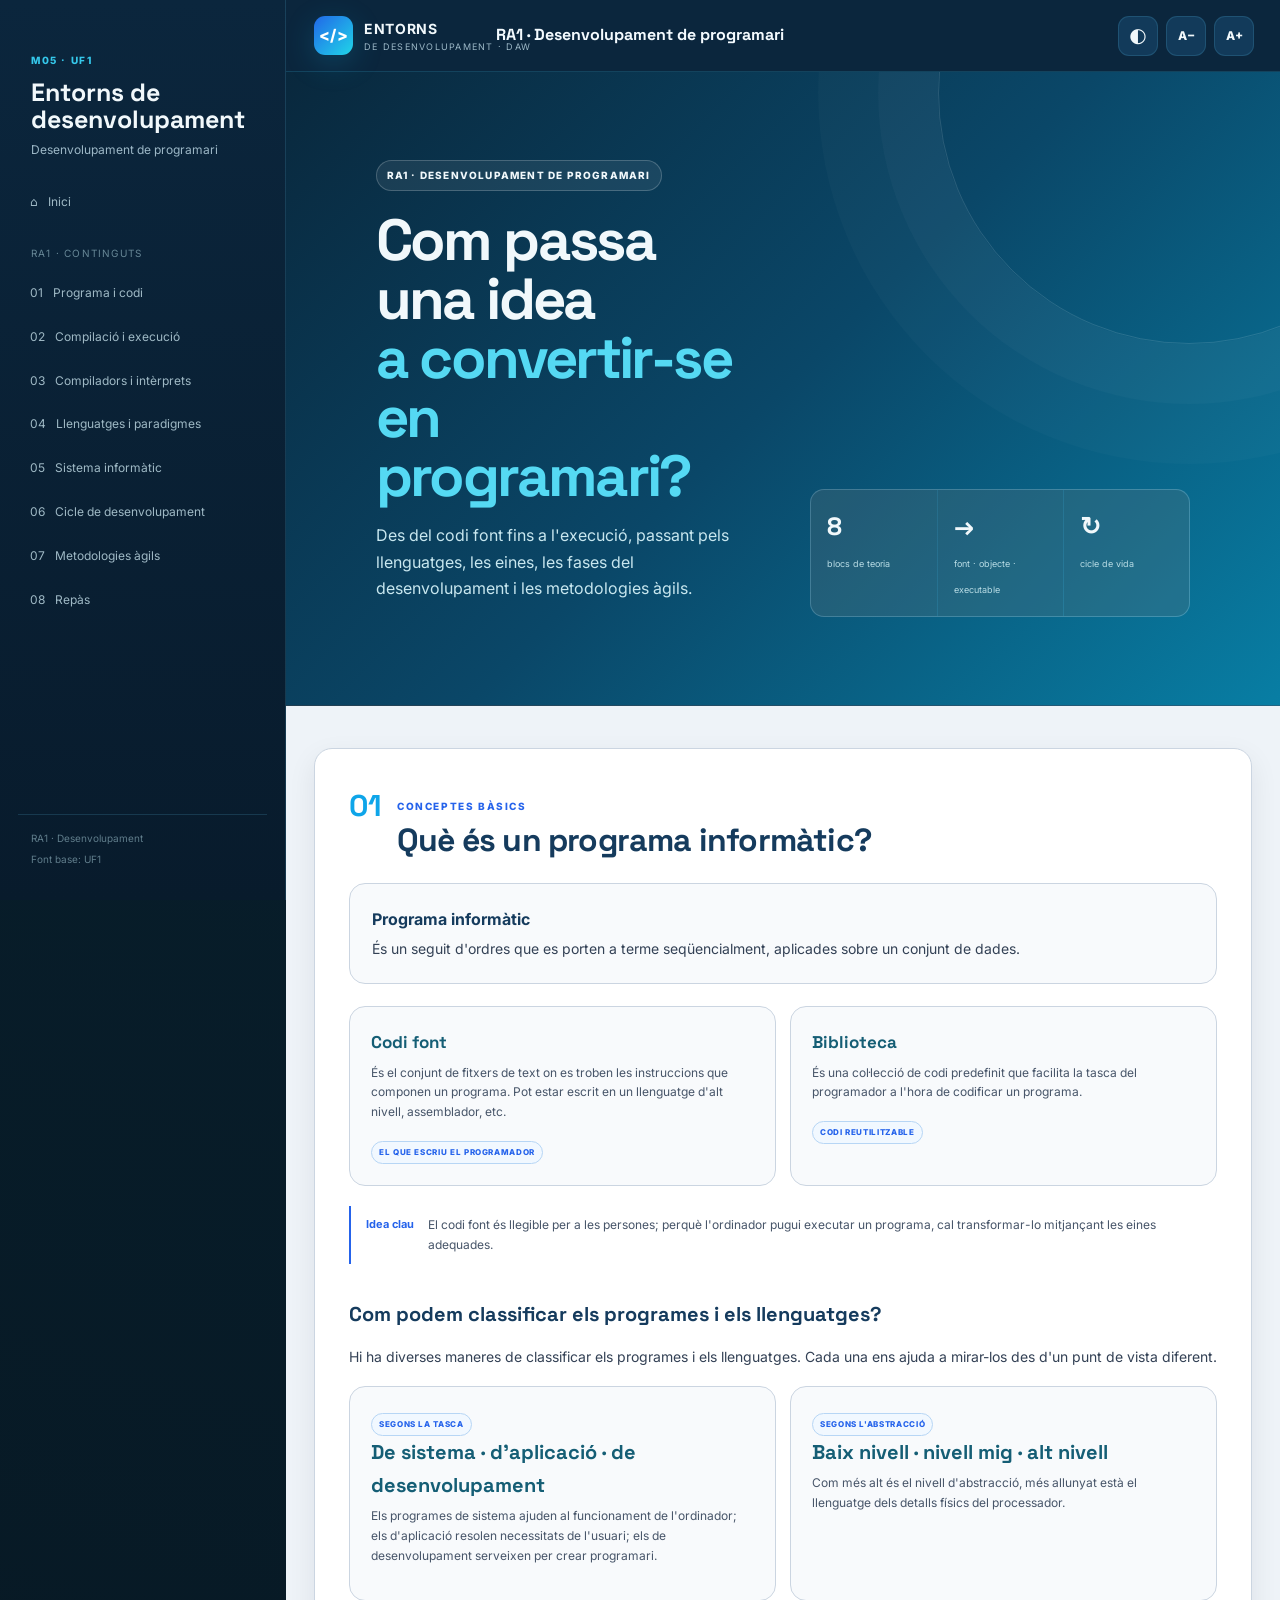
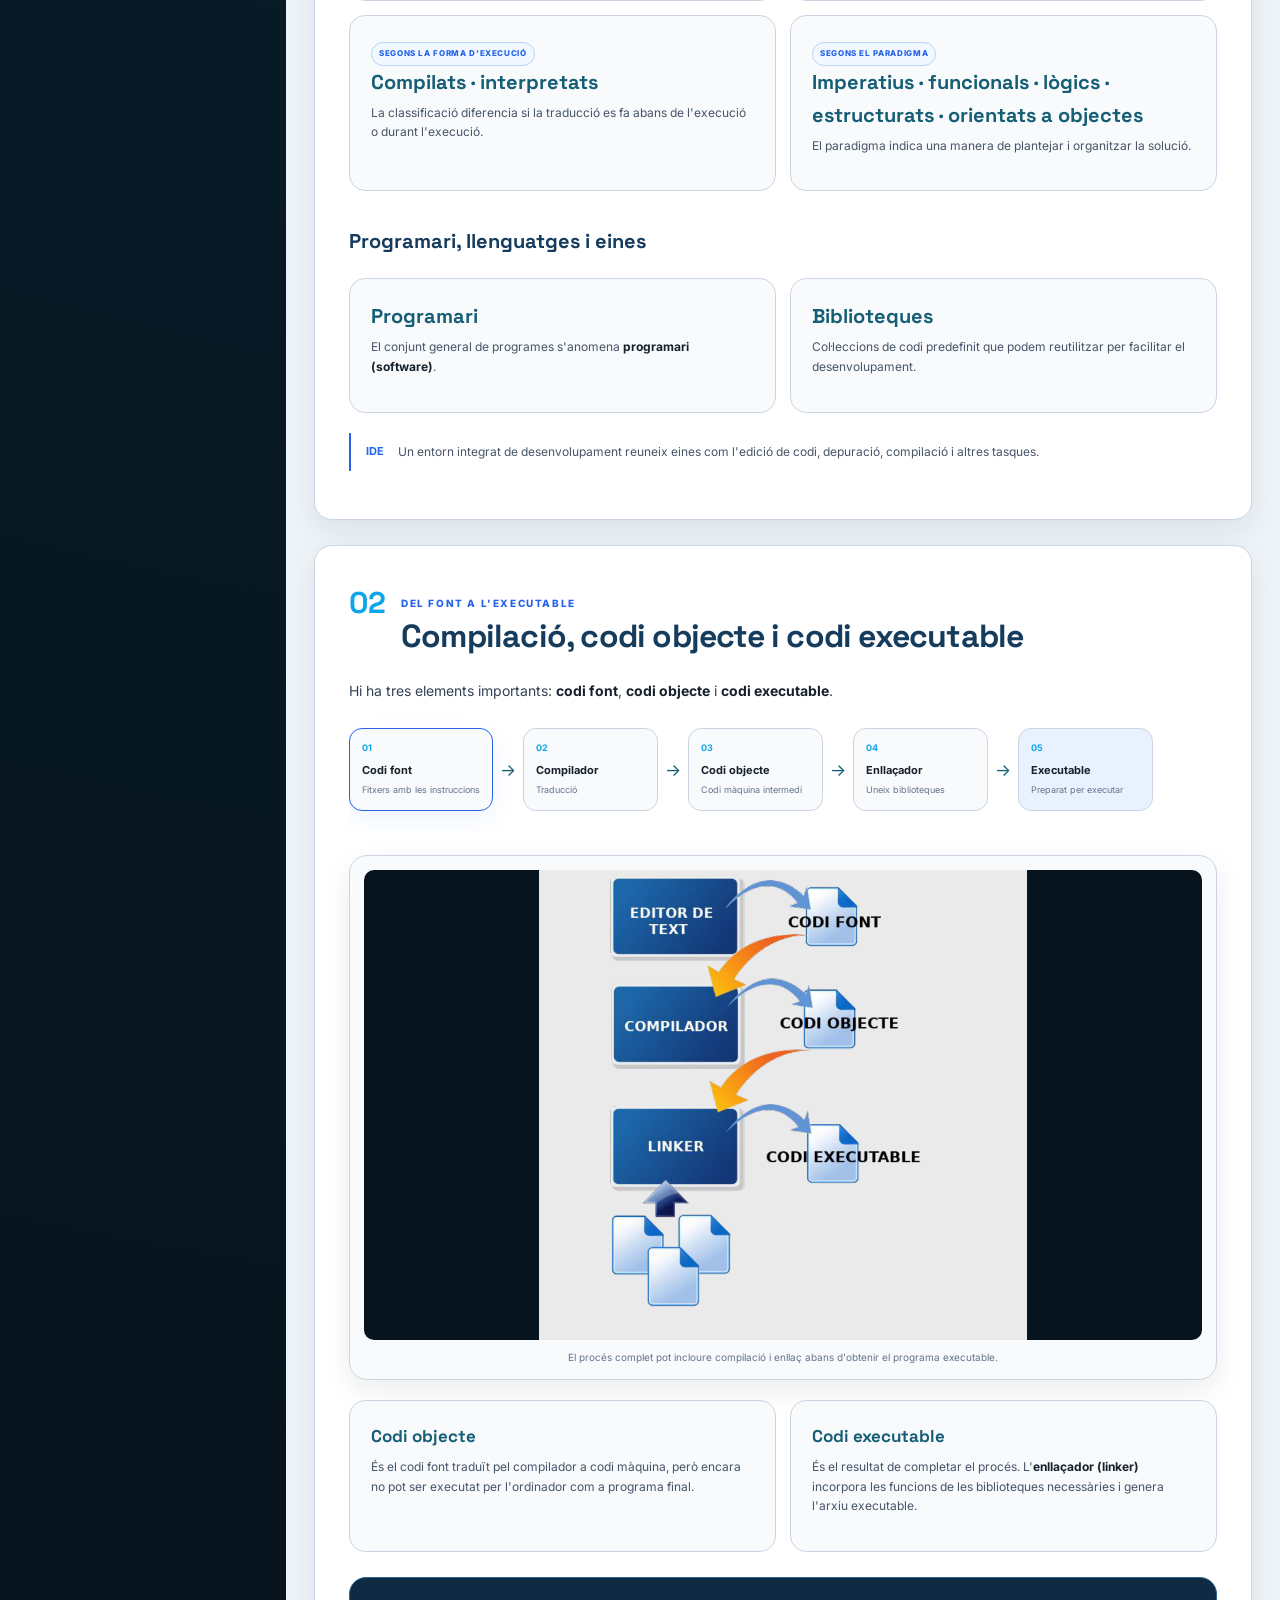
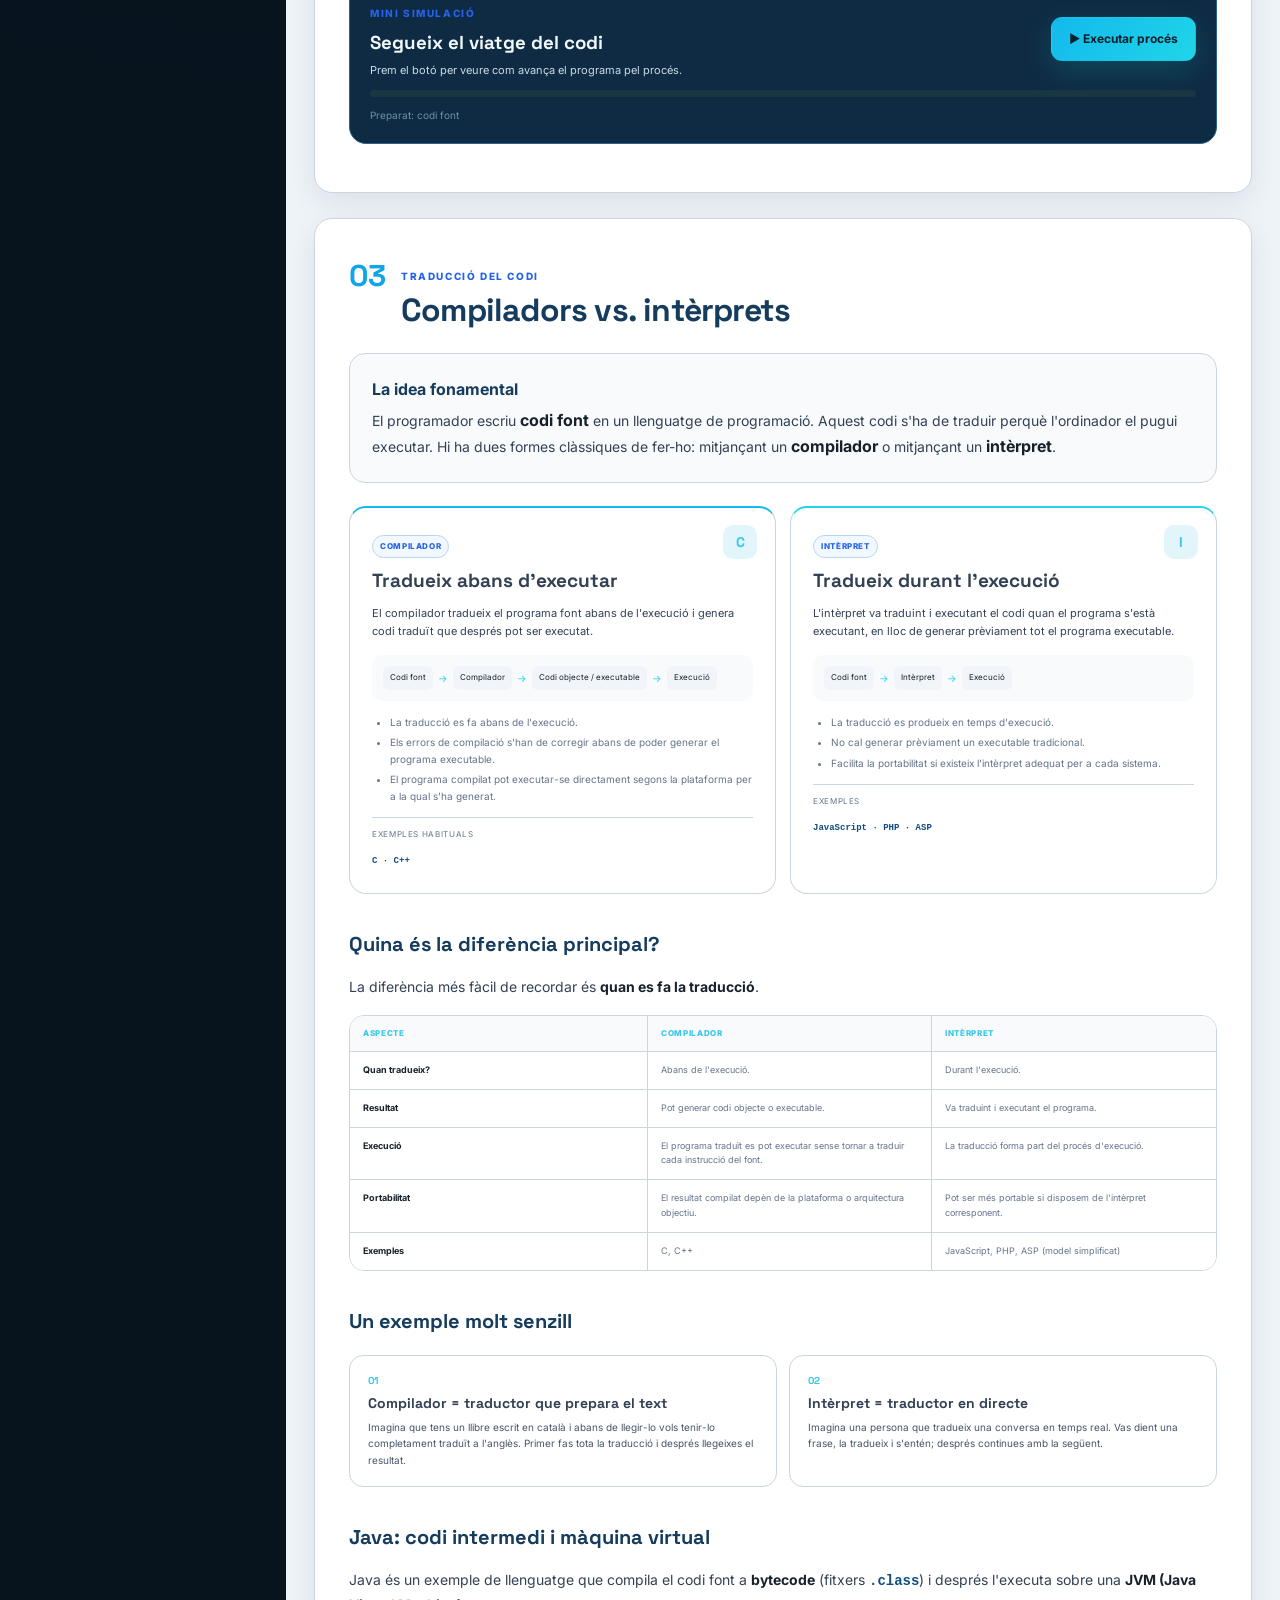
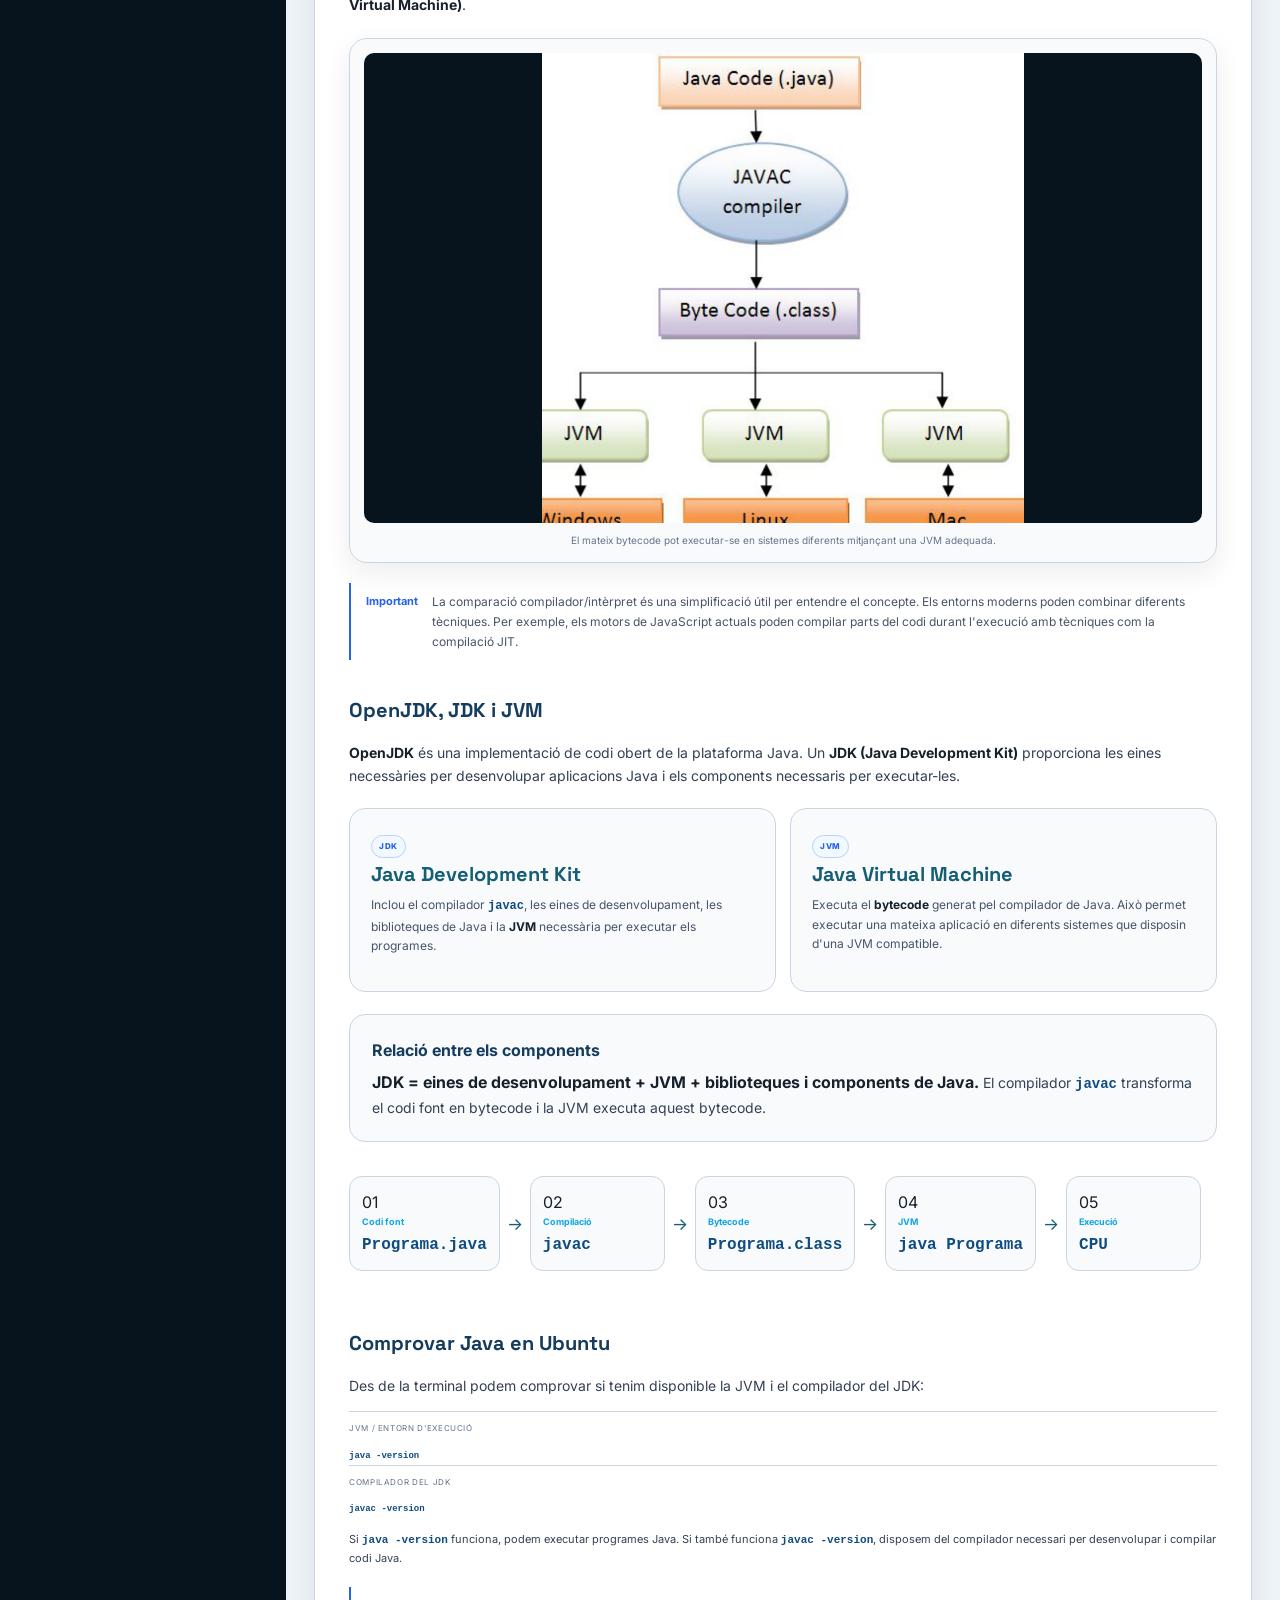
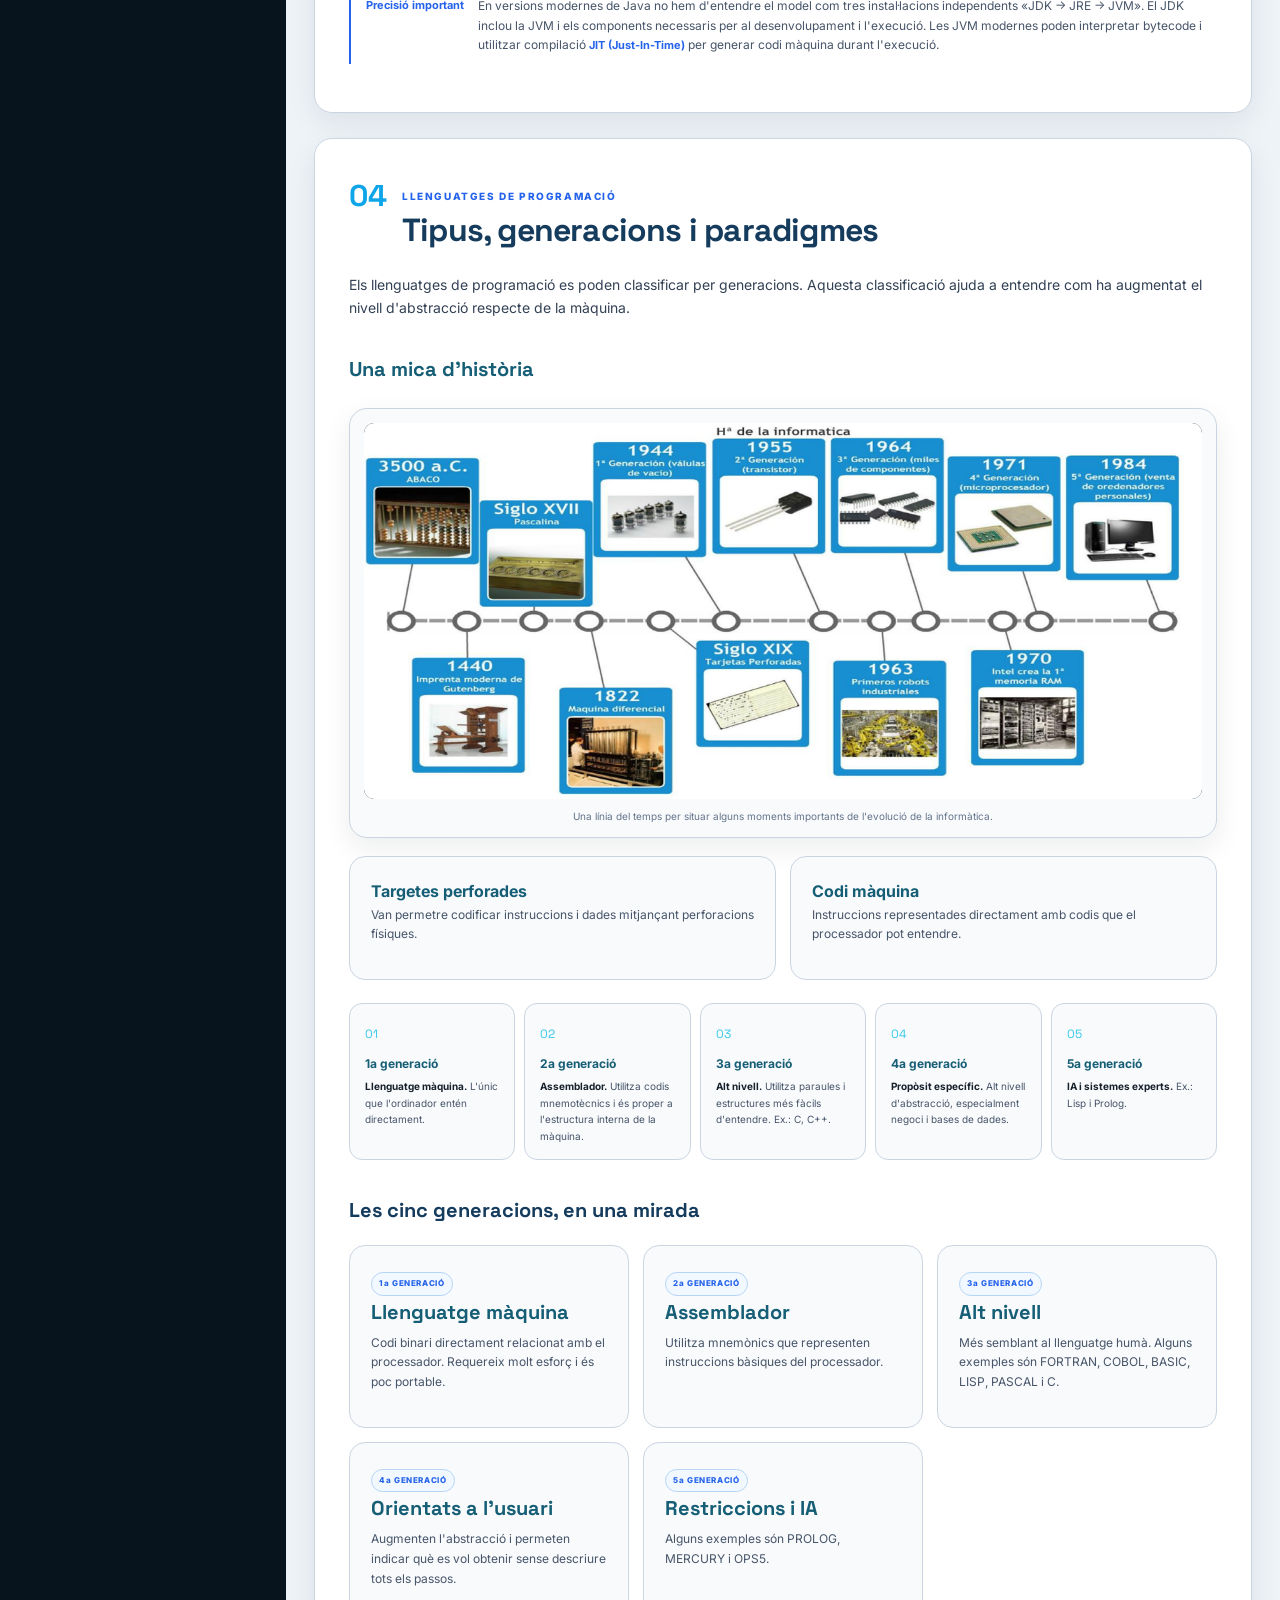
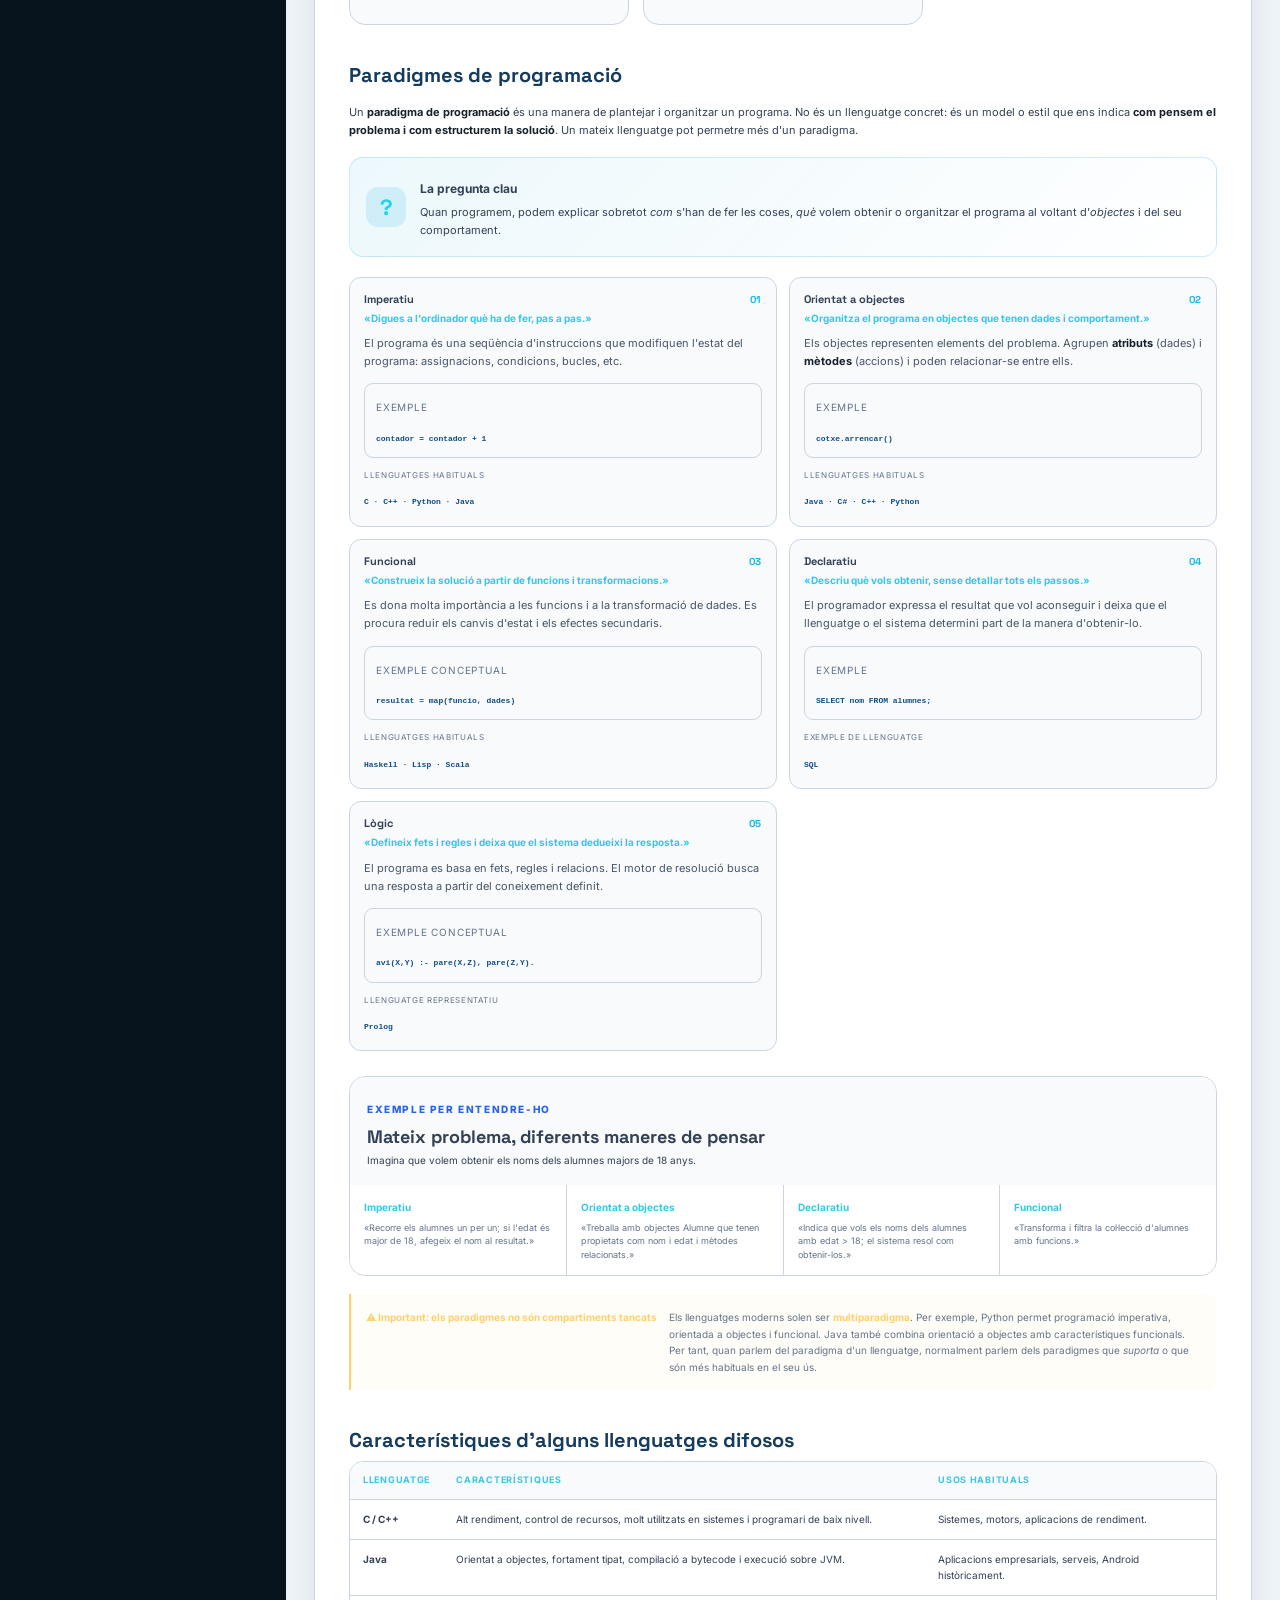
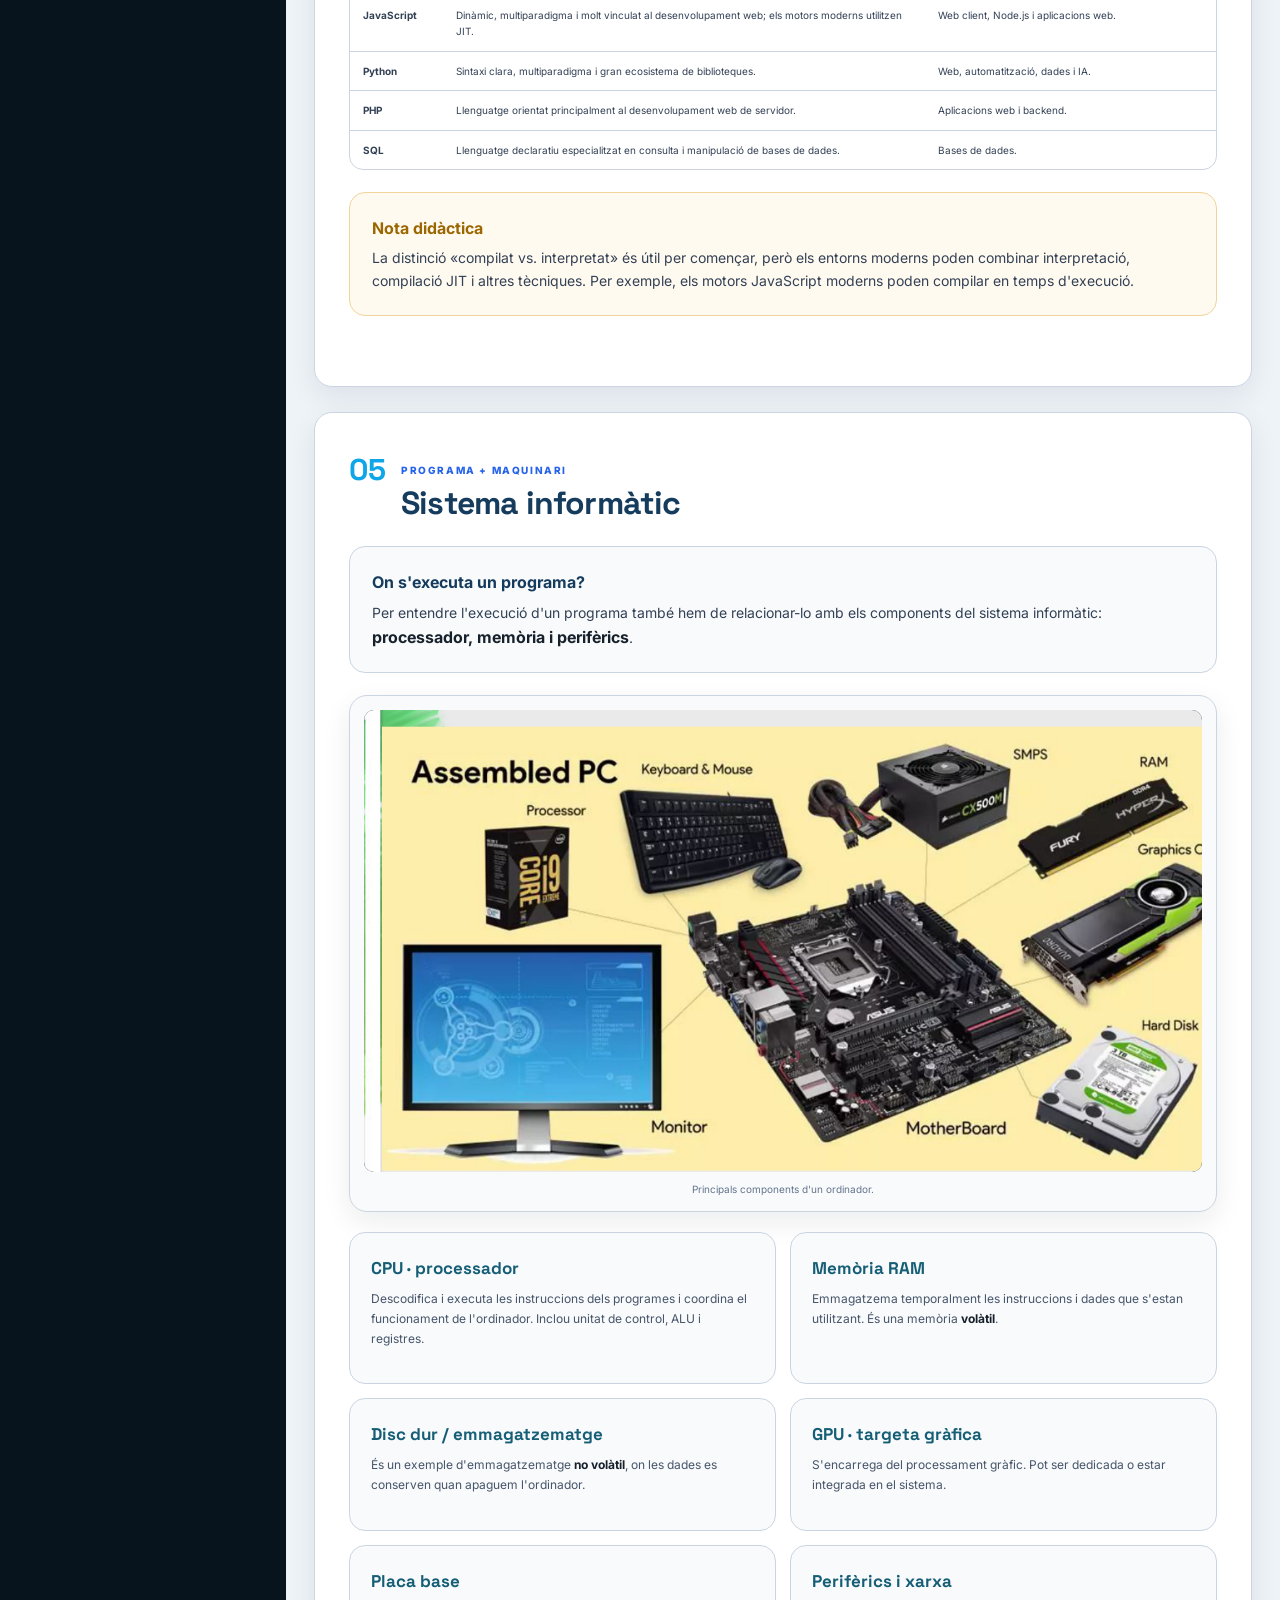
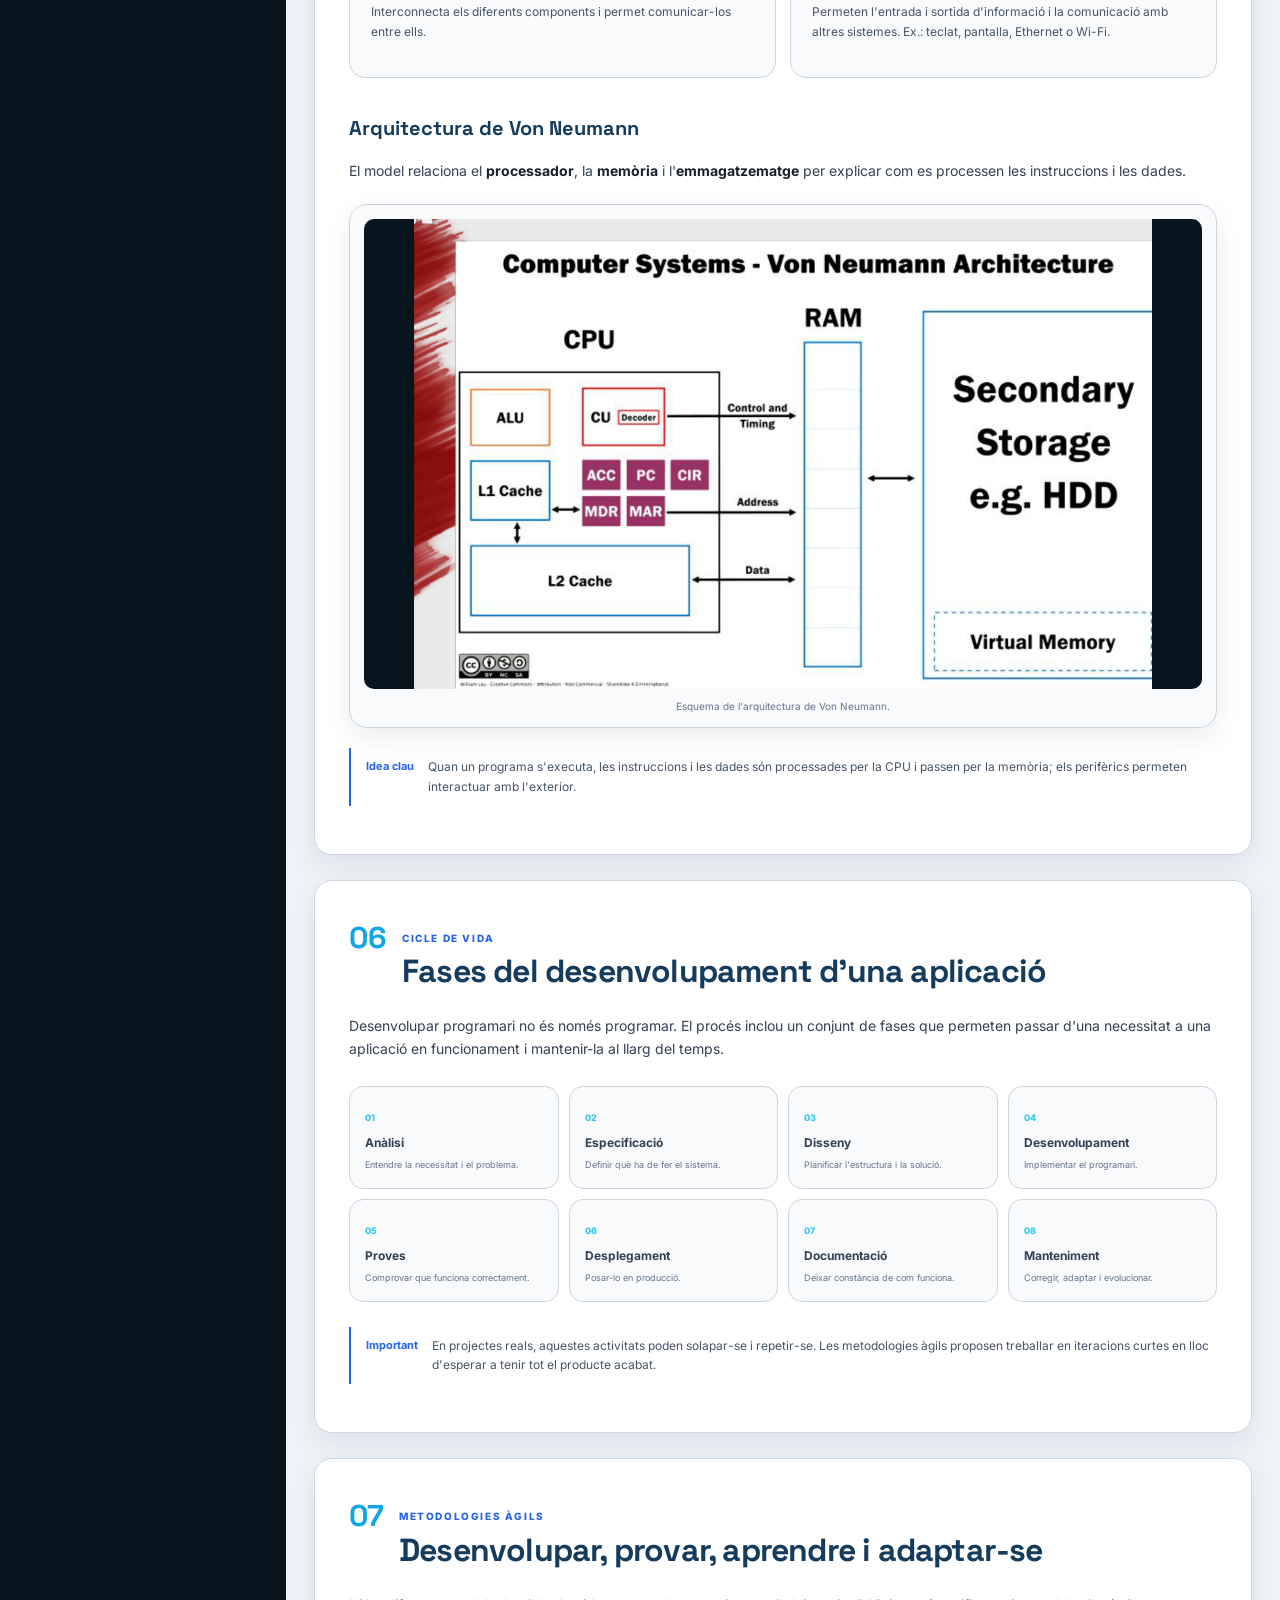
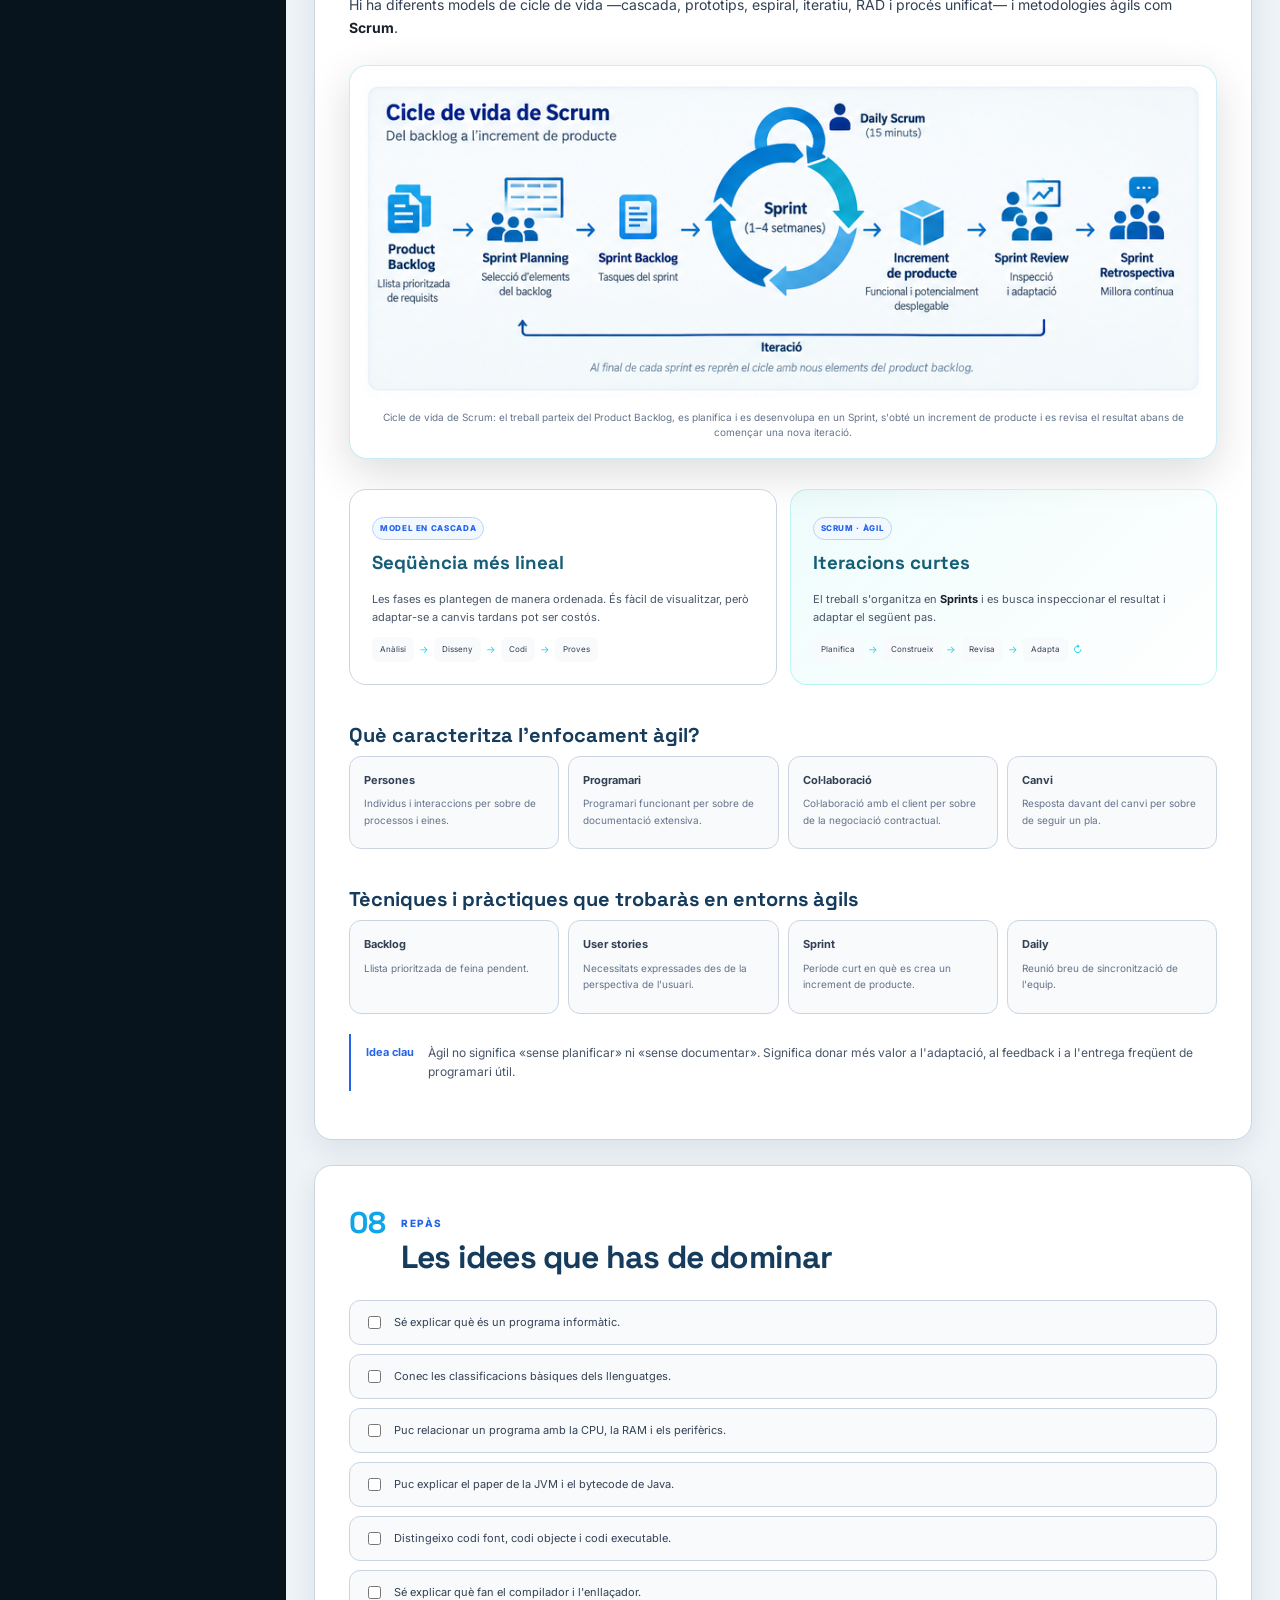
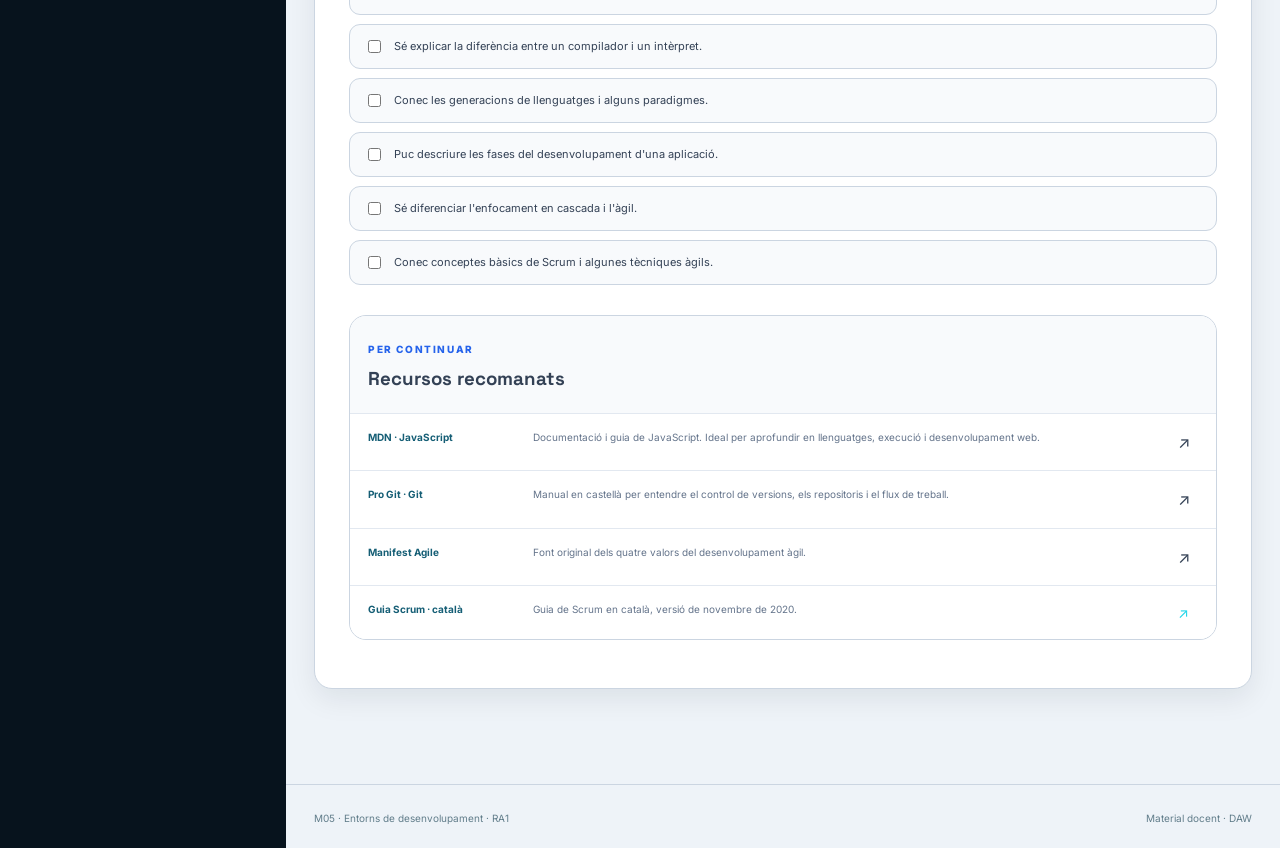
==== commit 040cb169: "Version con RA1 finalizado" ====
--- a/ra1.html
+++ b/ra1.html
@@ -230,6 +230,30 @@
             <strong>Important</strong>
             <span>La comparació compilador/intèrpret és una simplificació útil per entendre el concepte. Els entorns moderns poden combinar diferents tècniques. Per exemple, els motors de JavaScript actuals poden compilar parts del codi durant l'execució amb tècniques com la compilació JIT.</span>
           </div>
+
+          <div class="subtopic">
+            <h3>OpenJDK, JDK i JVM</h3>
+            <p><strong>OpenJDK</strong> és una implementació de codi obert de la plataforma Java. Un <strong>JDK (Java Development Kit)</strong> proporciona les eines necessàries per desenvolupar aplicacions Java i els components necessaris per executar-les.</p>
+            <div class="two-col">
+              <div class="card"><span class="tag">JDK</span><h3>Java Development Kit</h3><p>Inclou el compilador <code>javac</code>, les eines de desenvolupament, les biblioteques de Java i la <strong>JVM</strong> necessària per executar els programes.</p></div>
+              <div class="card"><span class="tag">JVM</span><h3>Java Virtual Machine</h3><p>Executa el <strong>bytecode</strong> generat pel compilador de Java. Això permet executar una mateixa aplicació en diferents sistemes que disposin d'una JVM compatible.</p></div>
+            </div>
+            <div class="callout definition"><strong>Relació entre els components</strong><p><strong>JDK = eines de desenvolupament + JVM + biblioteques i components de Java.</strong> El compilador <code>javac</code> transforma el codi font en bytecode i la JVM executa aquest bytecode.</p></div>
+            <div class="pipeline">
+              <div class="pipe-step"><span>01</span><b>Codi font</b><code>Programa.java</code></div><div class="pipe-arrow">→</div>
+              <div class="pipe-step"><span>02</span><b>Compilació</b><code>javac</code></div><div class="pipe-arrow">→</div>
+              <div class="pipe-step"><span>03</span><b>Bytecode</b><code>Programa.class</code></div><div class="pipe-arrow">→</div>
+              <div class="pipe-step"><span>04</span><b>JVM</b><code>java Programa</code></div><div class="pipe-arrow">→</div>
+              <div class="pipe-step"><span>05</span><b>Execució</b><code>CPU</code></div>
+            </div>
+            <div class="subtopic"><h3>Comprovar Java en Ubuntu</h3><p>Des de la terminal podem comprovar si tenim disponible la JVM i el compilador del JDK:</p>
+              <div class="examples"><span>JVM / entorn d'execució</span><code>java -version</code></div>
+              <div class="examples"><span>Compilador del JDK</span><code>javac -version</code></div>
+              <p class="muted-text">Si <code>java -version</code> funciona, podem executar programes Java. Si també funciona <code>javac -version</code>, disposem del compilador necessari per desenvolupar i compilar codi Java.</p>
+            </div>
+            <div class="note"><strong>Precisió important</strong><span>En versions modernes de Java no hem d'entendre el model com tres instal·lacions independents «JDK → JRE → JVM». El JDK inclou la JVM i els components necessaris per al desenvolupament i l'execució. Les JVM modernes poden interpretar bytecode i utilitzar compilació <strong>JIT (Just-In-Time)</strong> per generar codi màquina durant l'execució.</span></div>
+          </div>
+
         </section>
 
         <section class="topic" id="llenguatges">
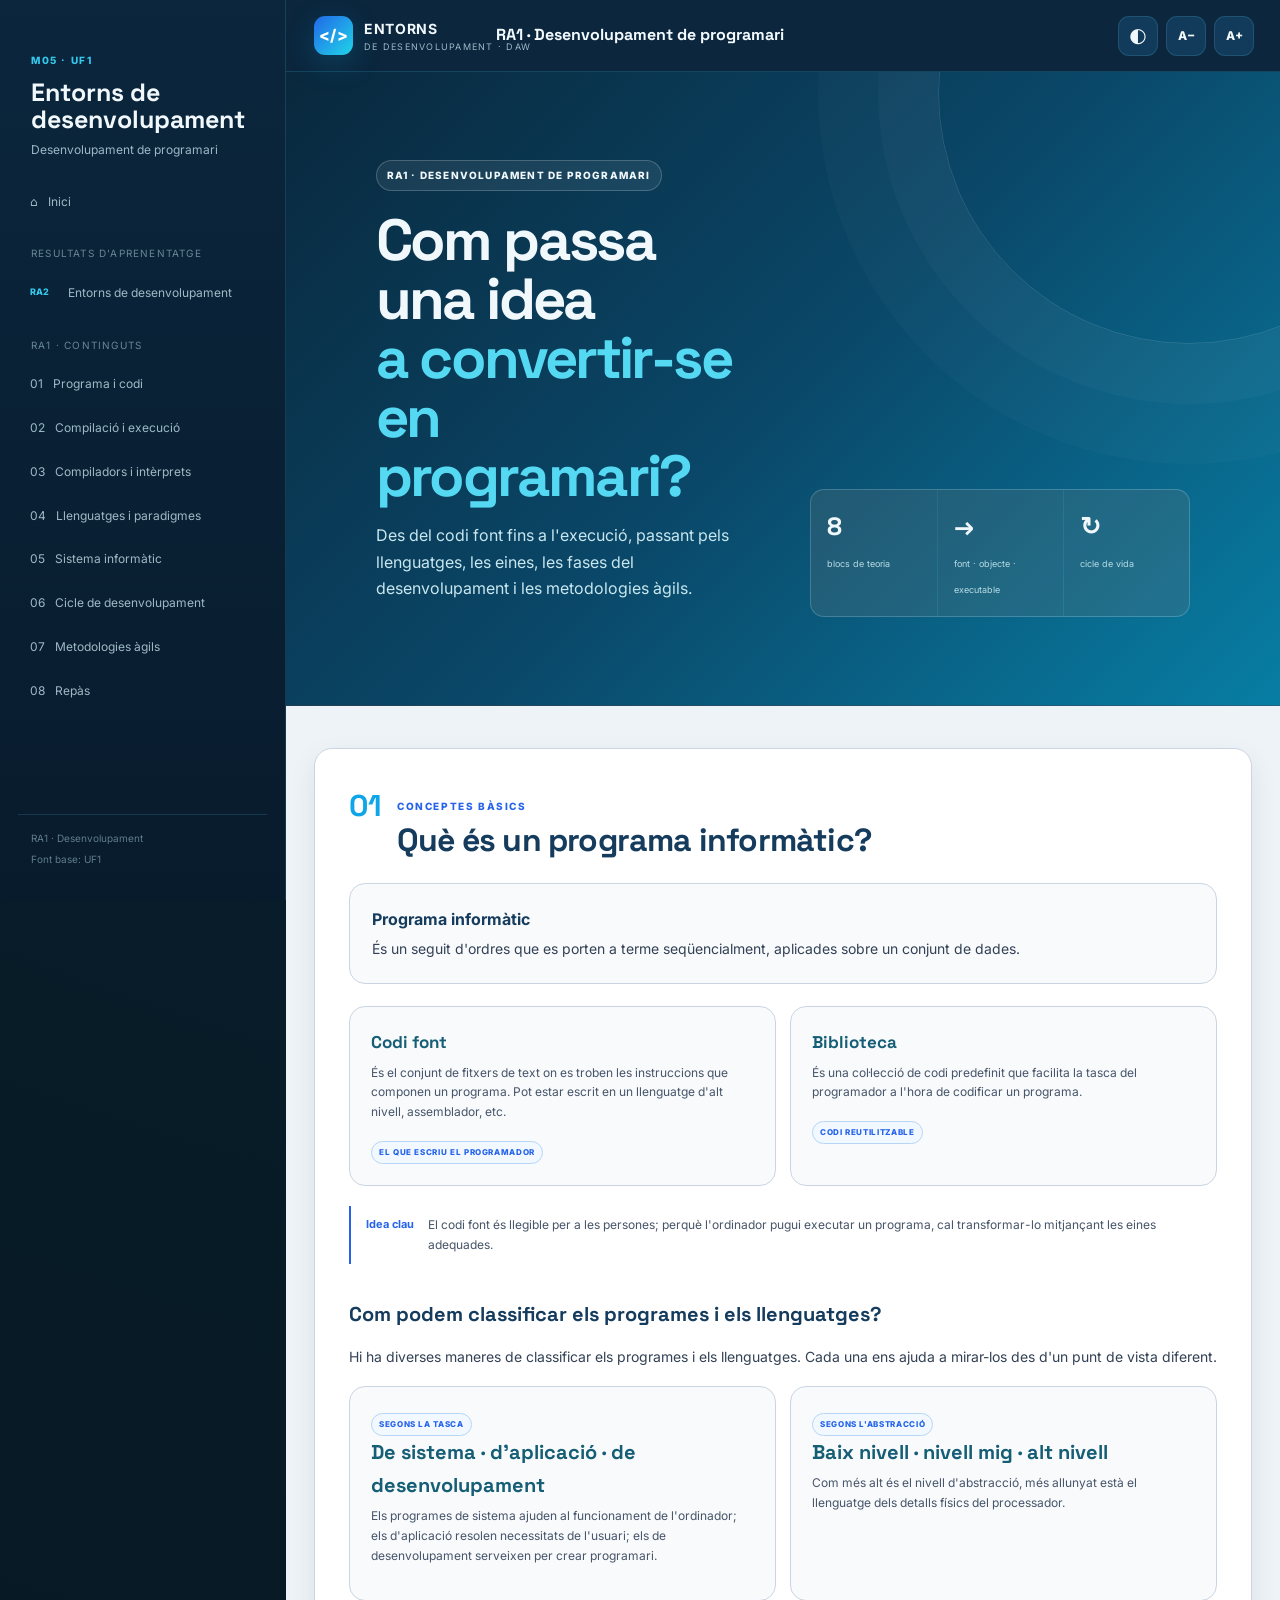
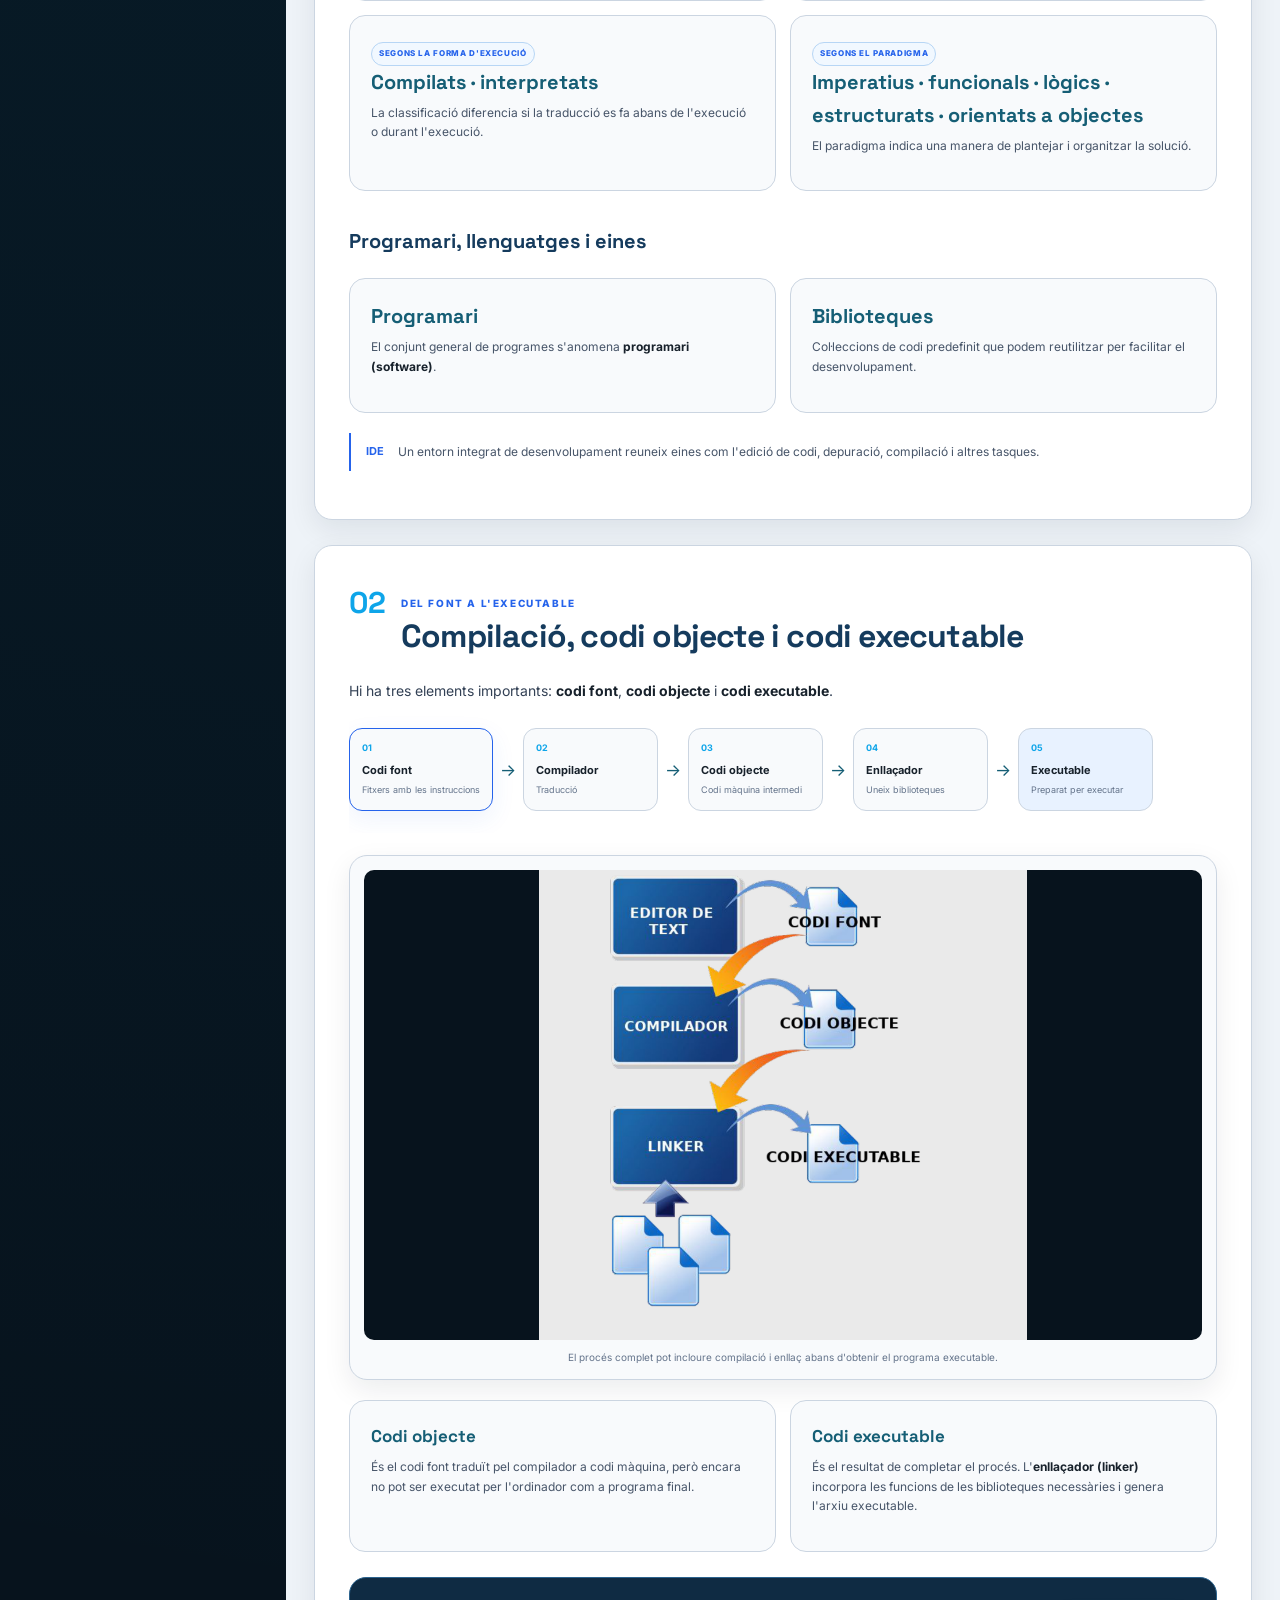
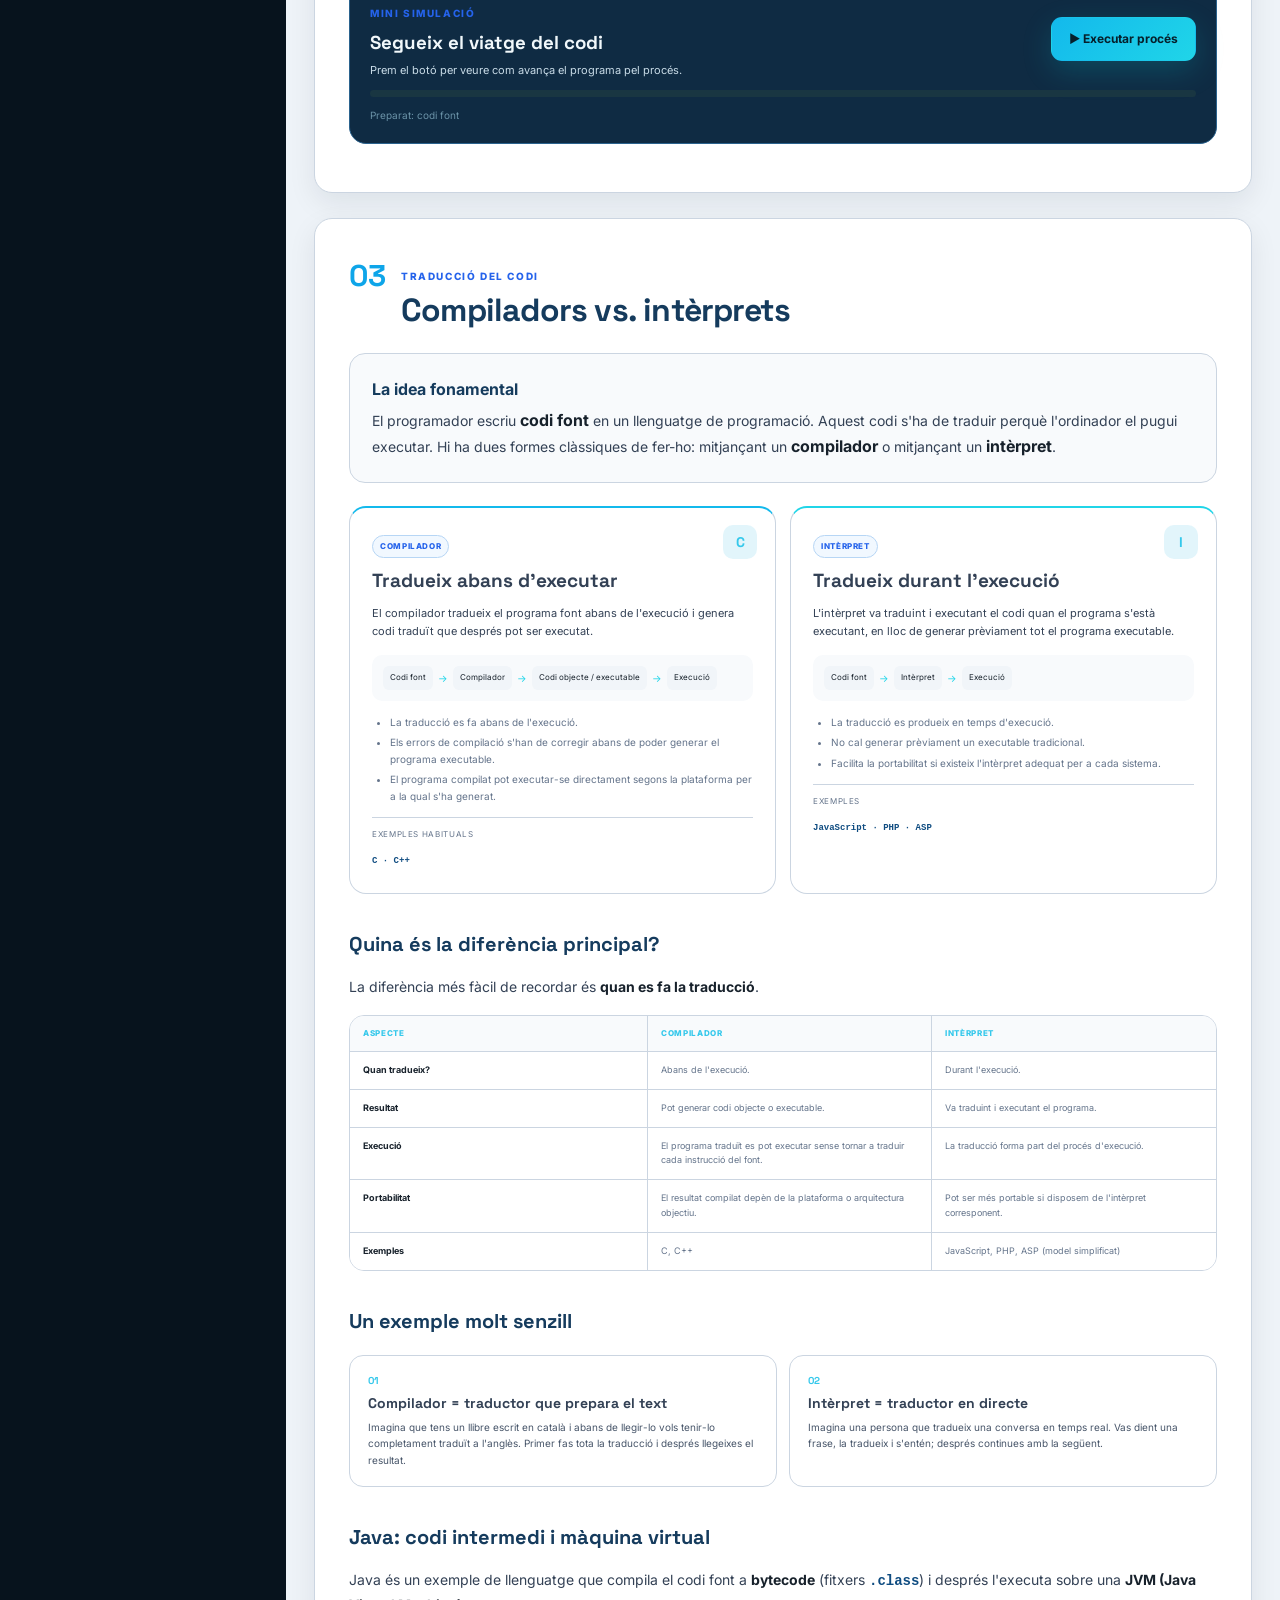
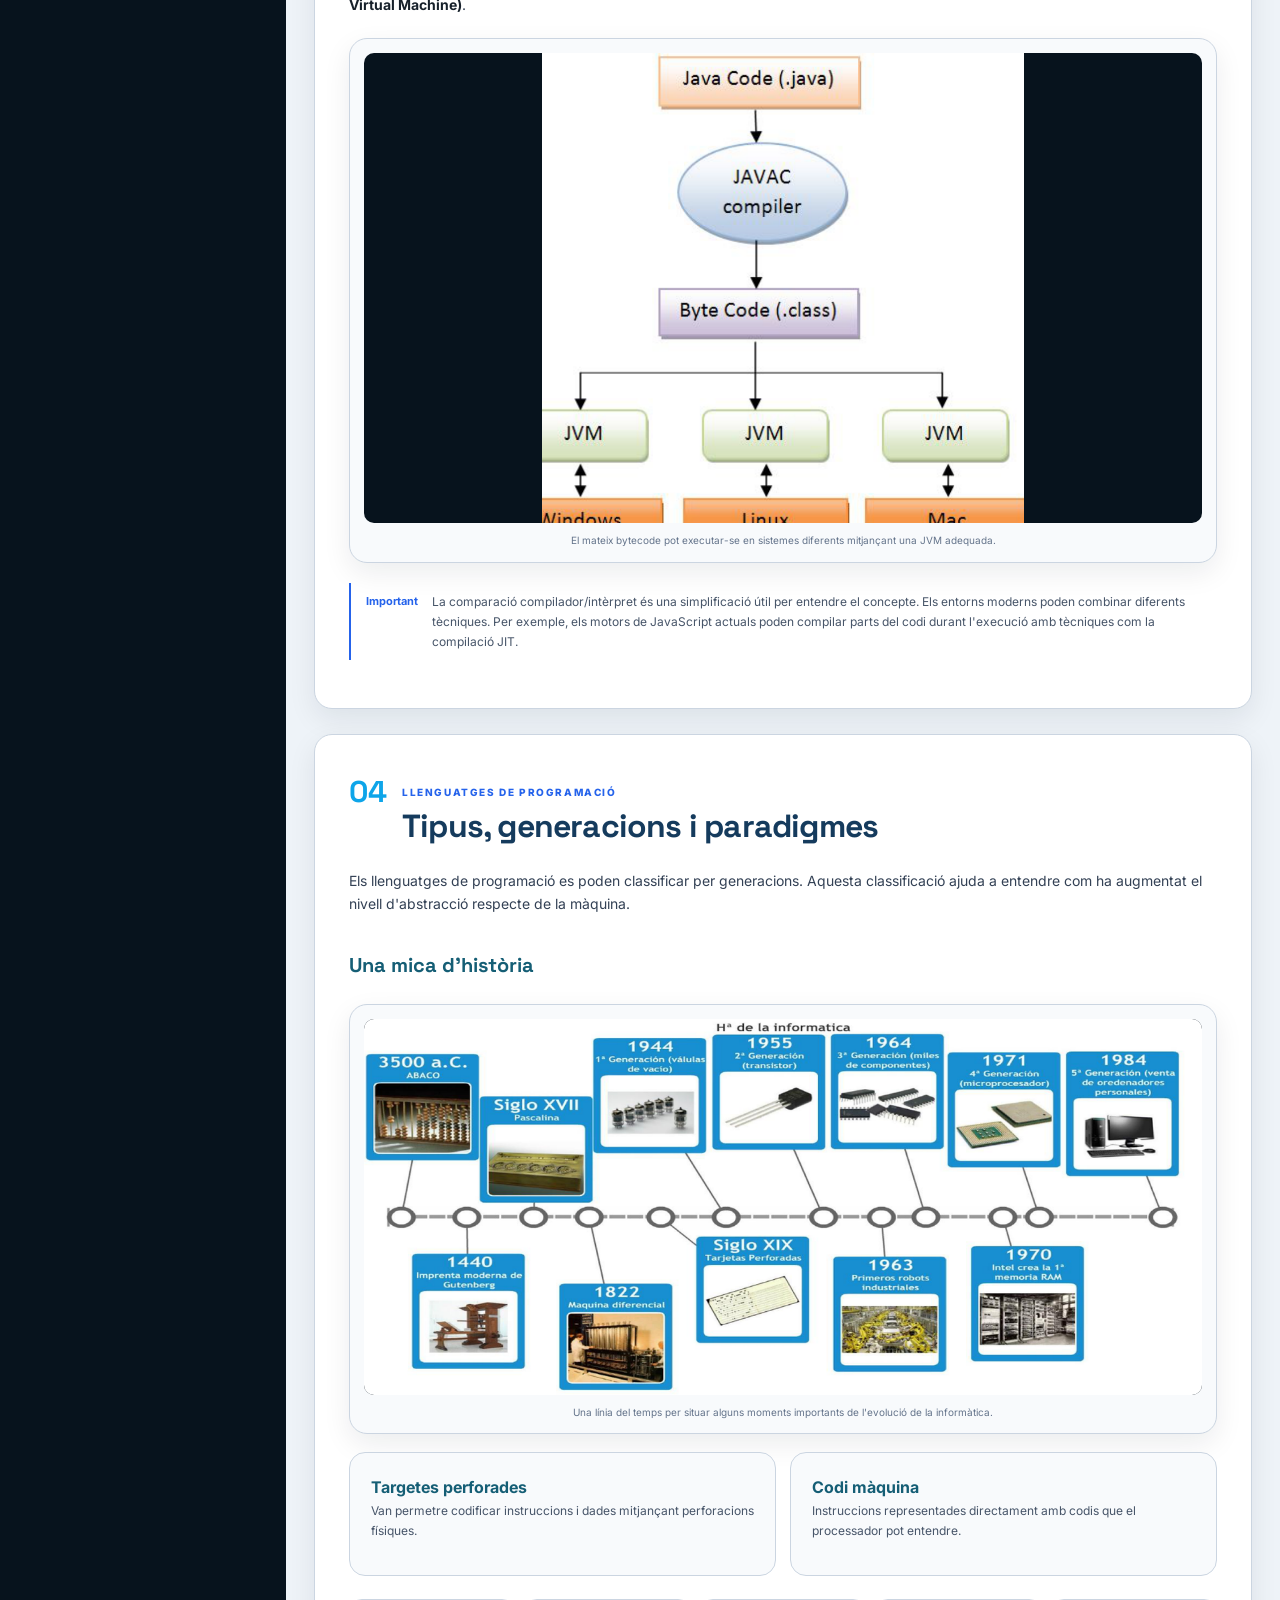
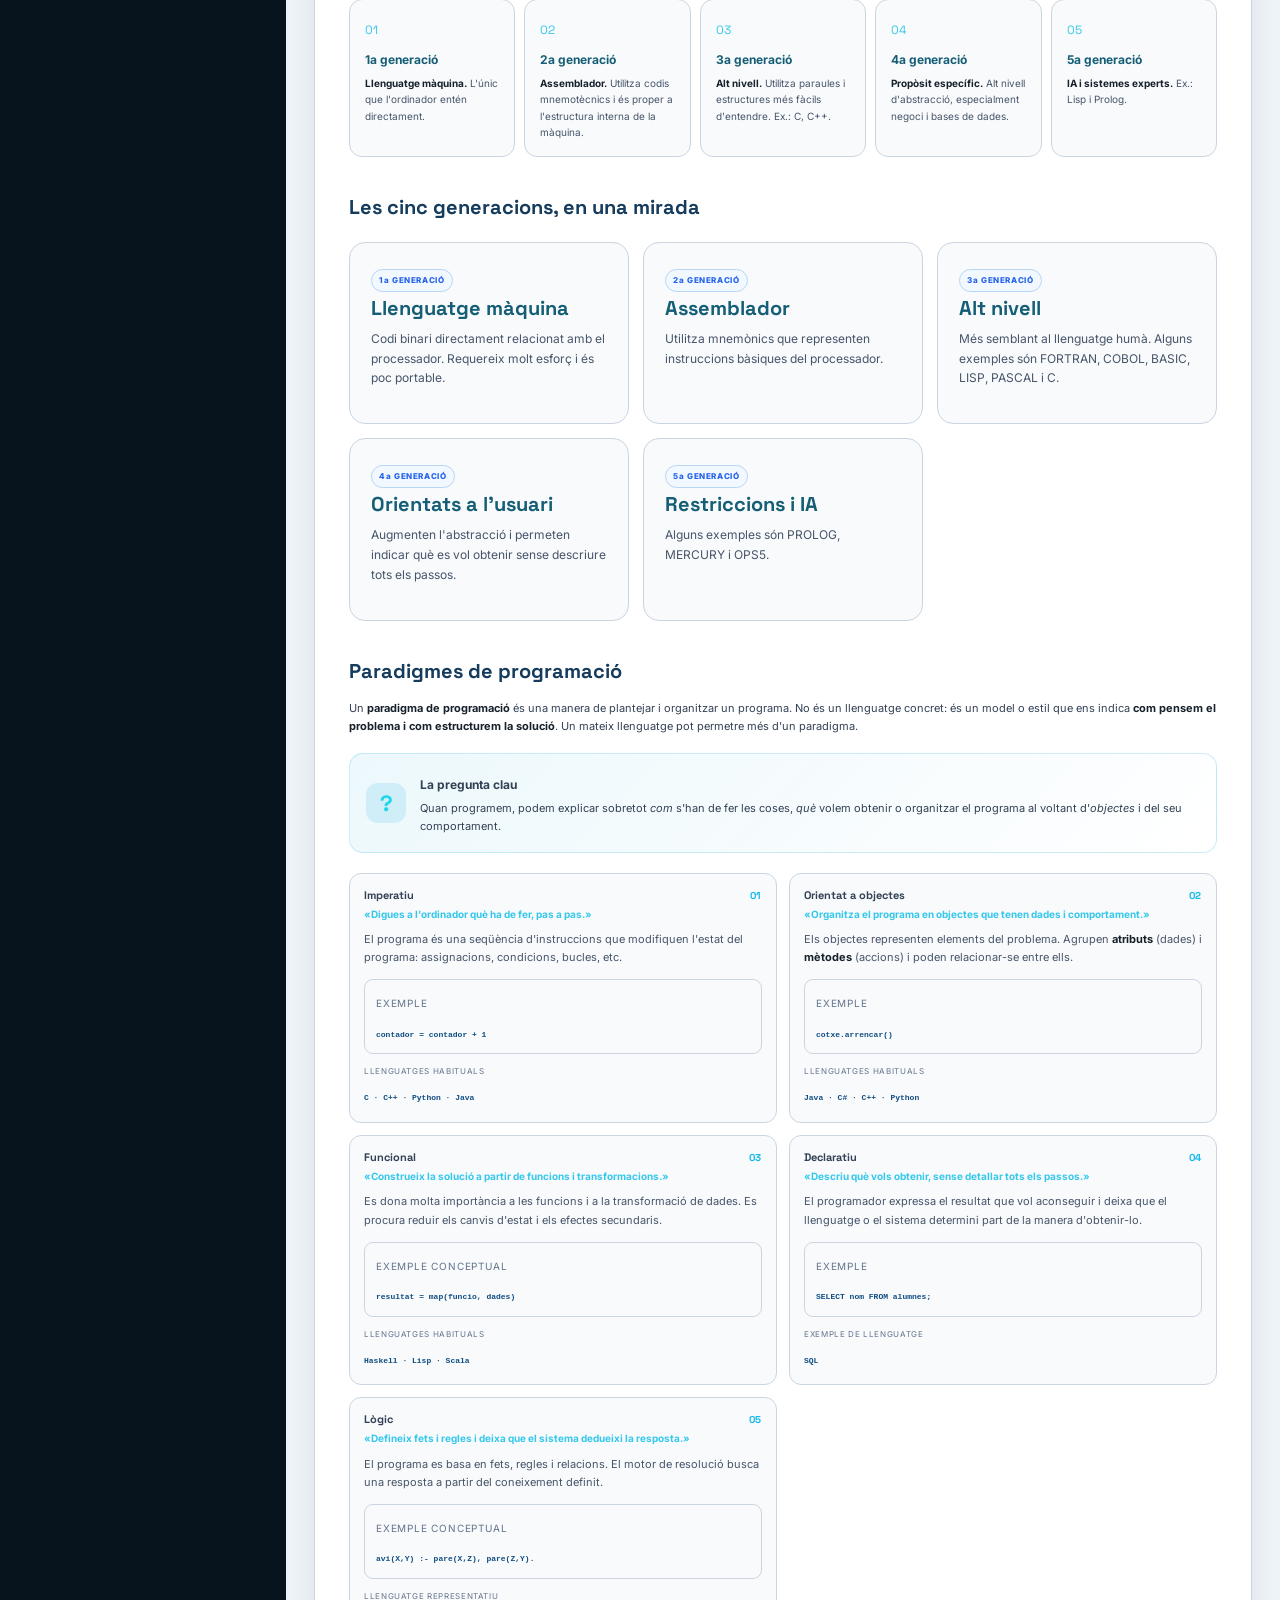
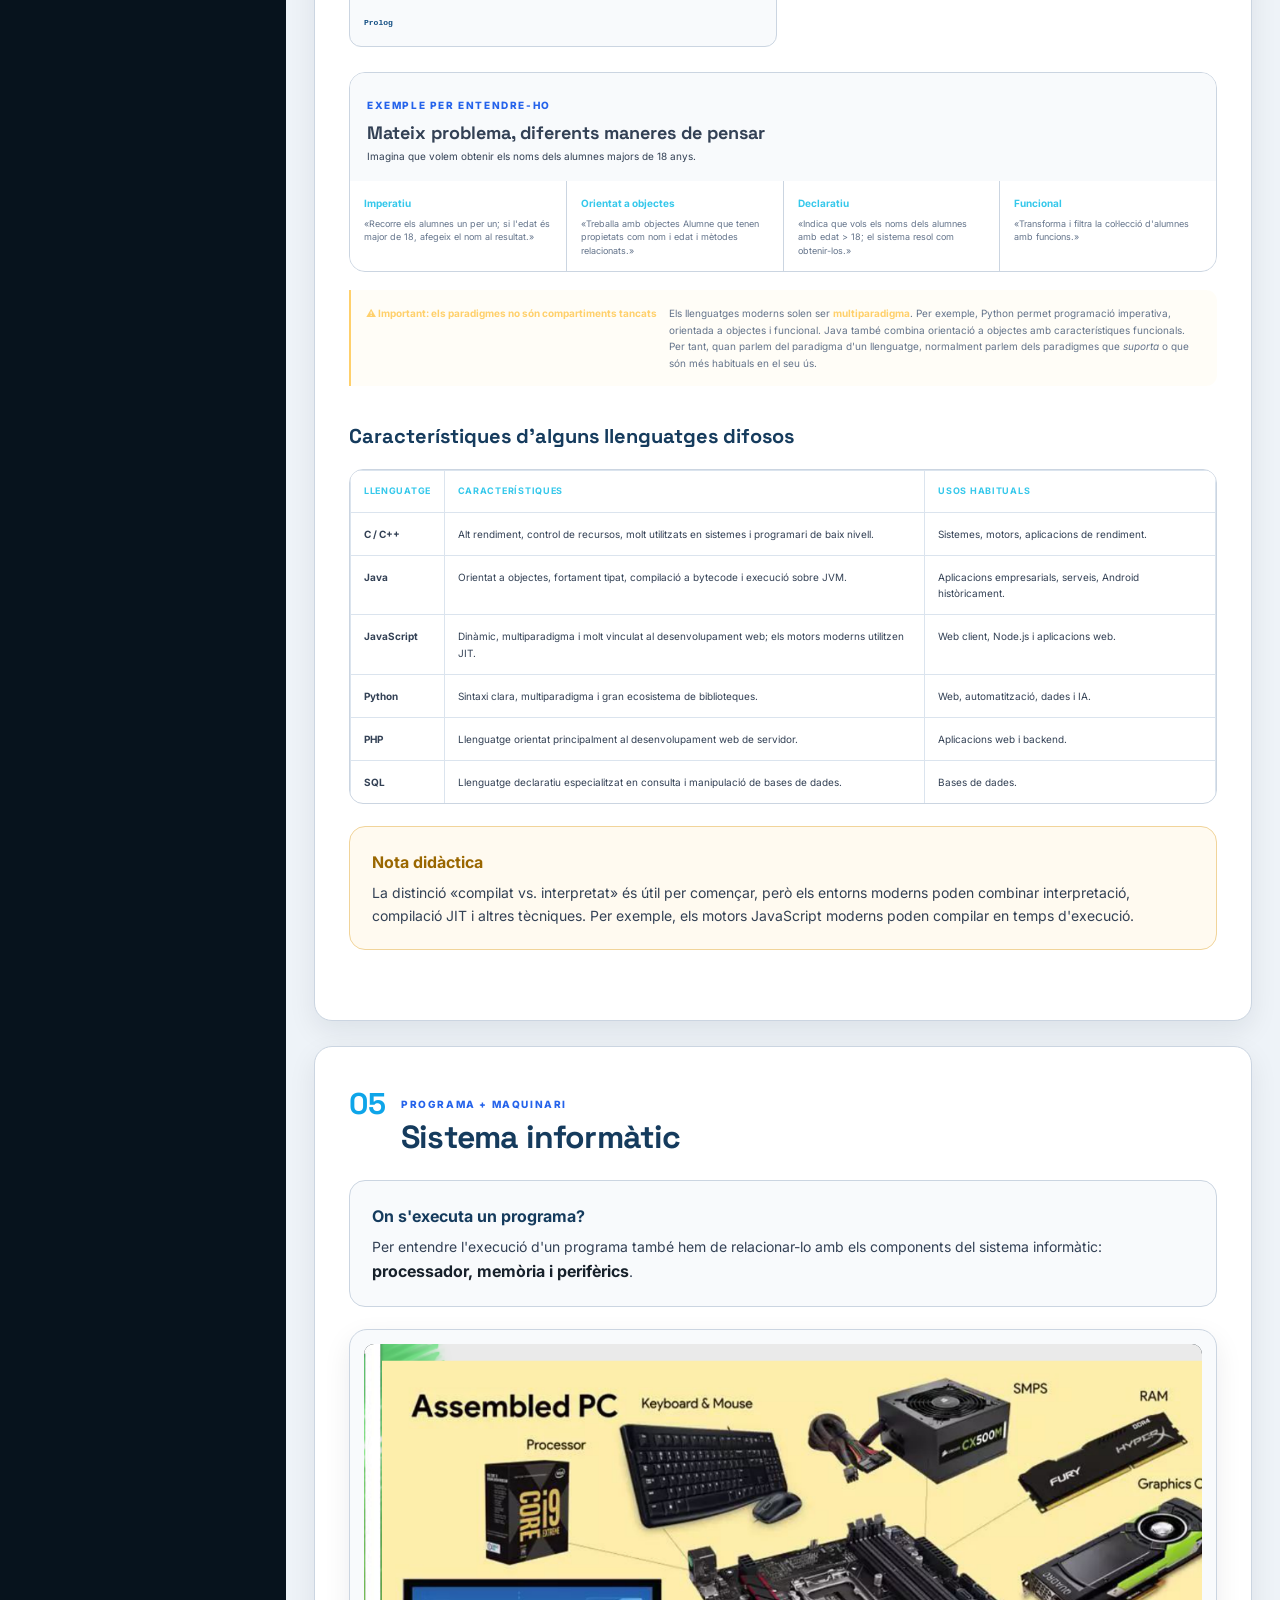
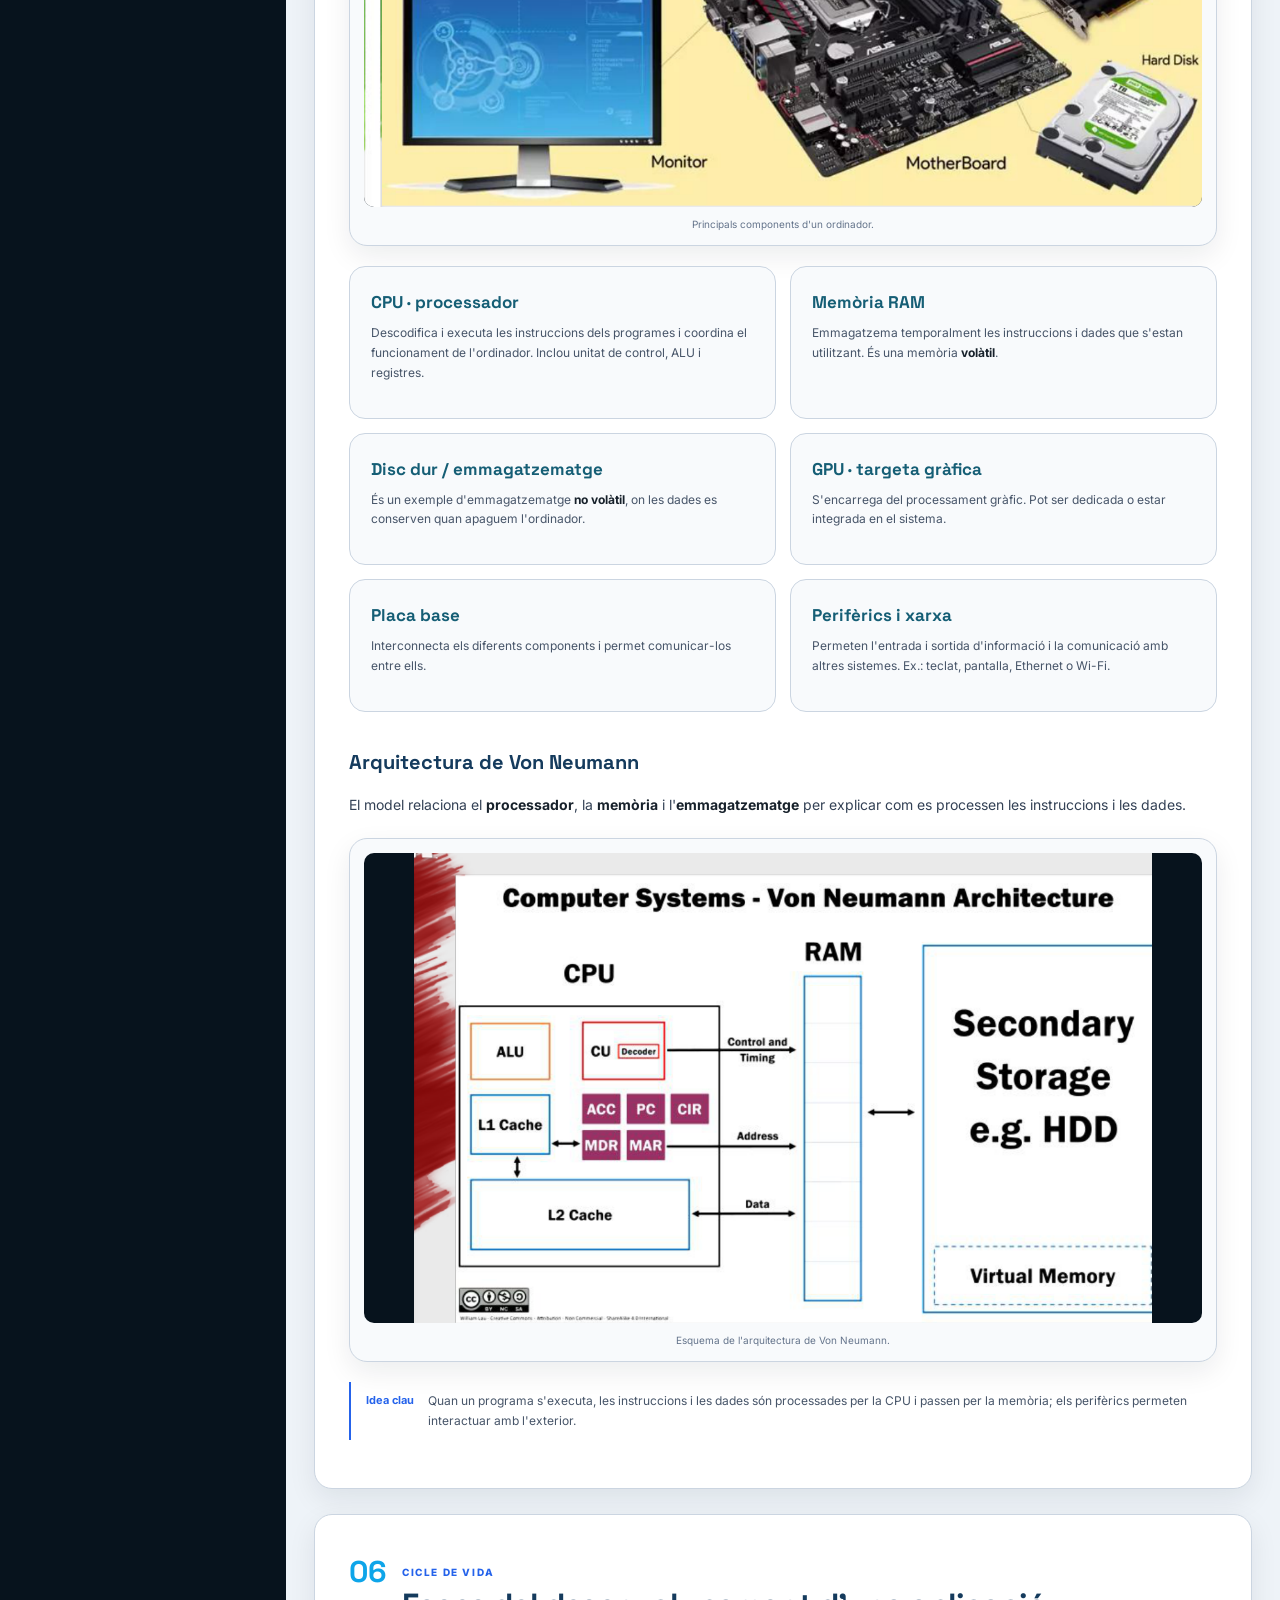
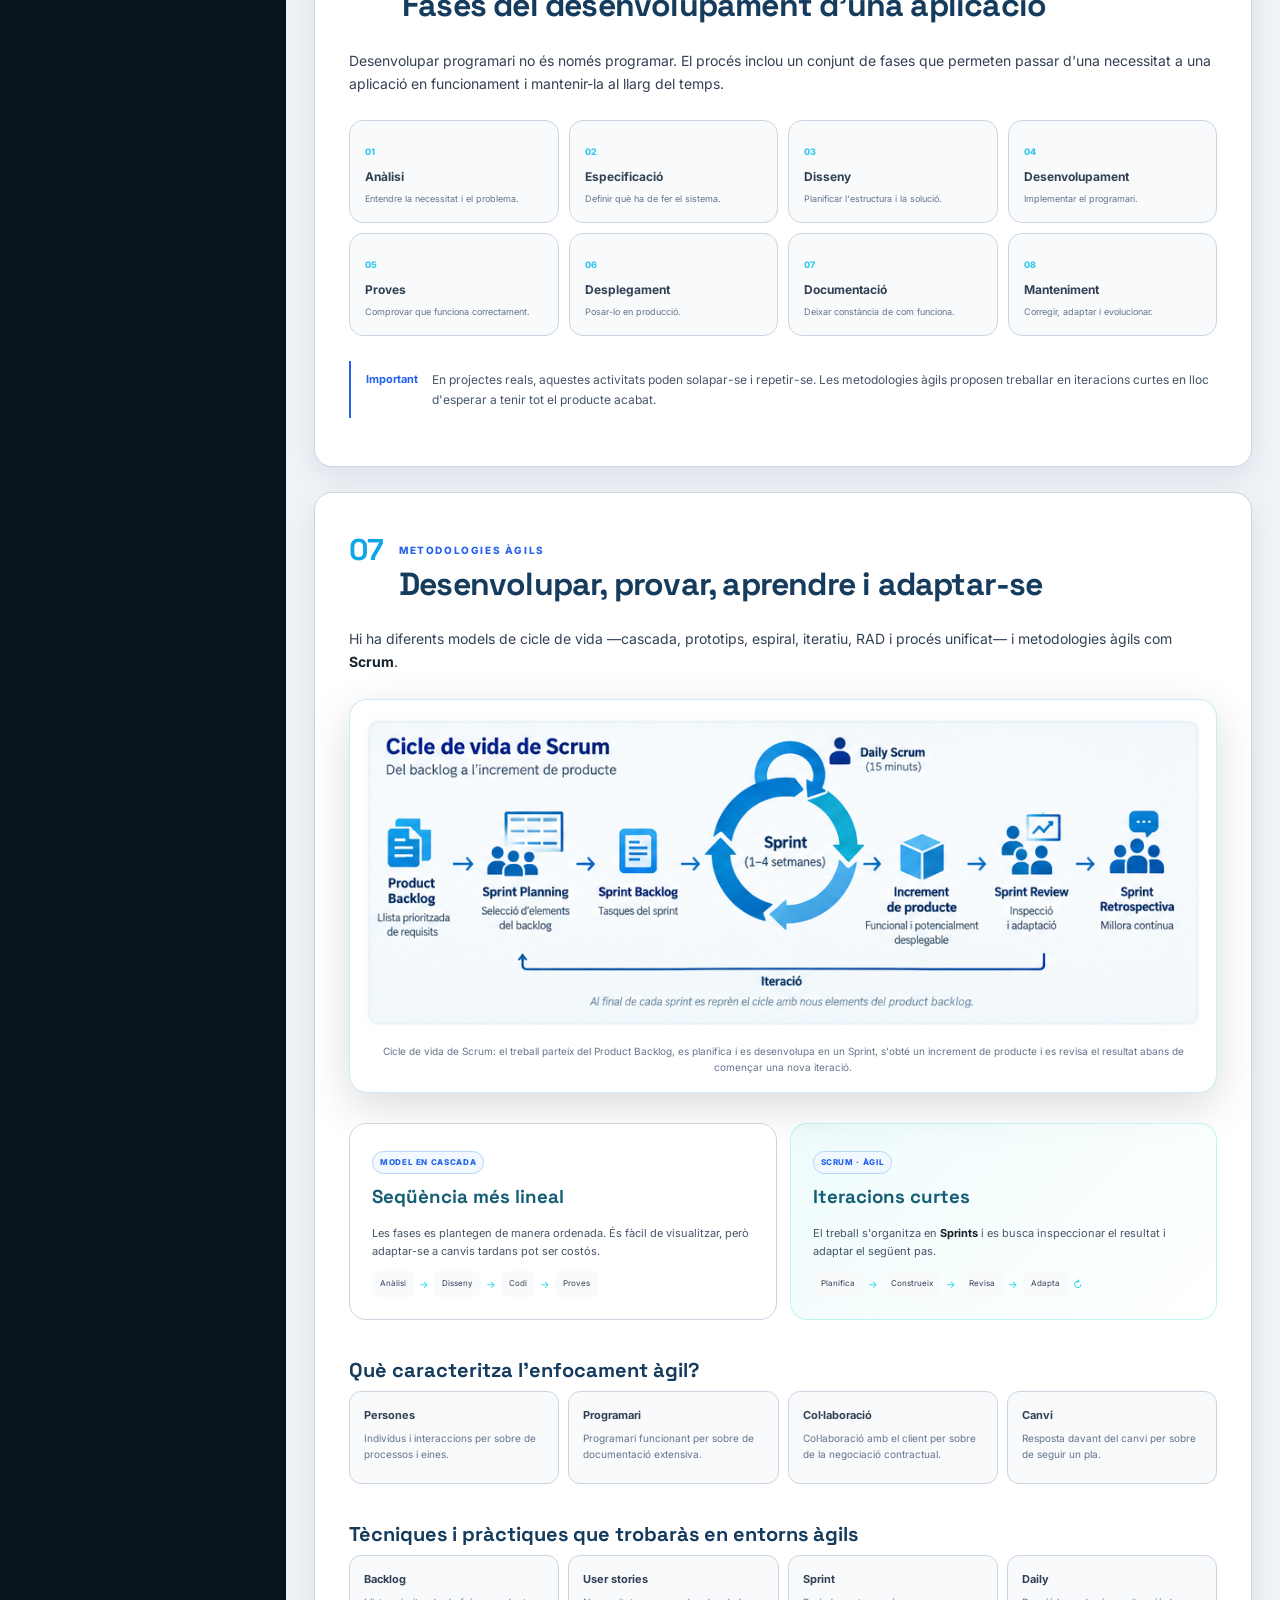
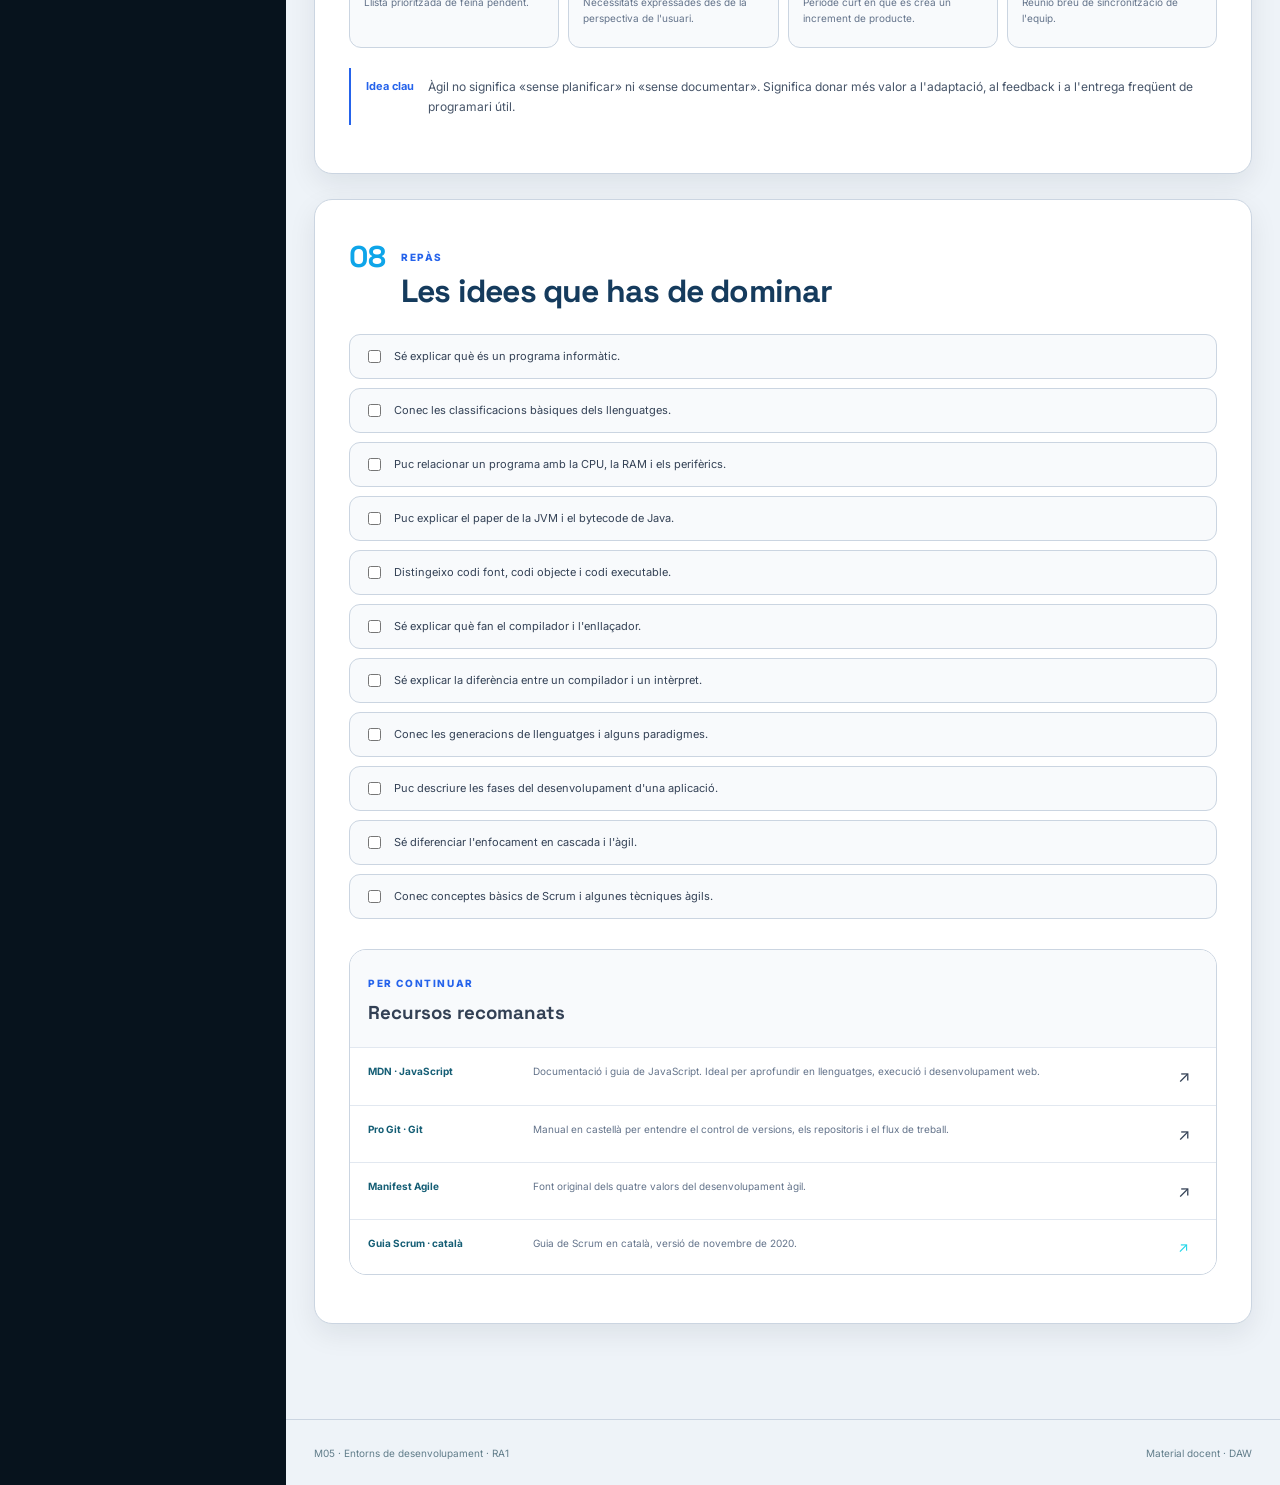
==== commit 204e3777: "Teoria con RA2" ====
--- a/ra1.html
+++ b/ra1.html
@@ -29,6 +29,8 @@
     </div>
     <nav class="main-nav" aria-label="Navegació principal">
       <a class="nav-link" href="index.html">⌂ <span>Inici</span></a>
+      <div class="nav-heading">Resultats d'aprenentatge</div>
+      <a class="nav-link" href="ra2.html"><span class="ra-badge">RA2</span><span>Entorns de desenvolupament</span></a>
       <div class="nav-heading">RA1 · Continguts</div>
       <a class="nav-link section-link" href="#programa"><span>01</span><span>Programa i codi</span></a>
       <a class="nav-link section-link" href="#compilacio"><span>02</span><span>Compilació i execució</span></a>
@@ -230,30 +232,6 @@
             <strong>Important</strong>
             <span>La comparació compilador/intèrpret és una simplificació útil per entendre el concepte. Els entorns moderns poden combinar diferents tècniques. Per exemple, els motors de JavaScript actuals poden compilar parts del codi durant l'execució amb tècniques com la compilació JIT.</span>
           </div>
-
-          <div class="subtopic">
-            <h3>OpenJDK, JDK i JVM</h3>
-            <p><strong>OpenJDK</strong> és una implementació de codi obert de la plataforma Java. Un <strong>JDK (Java Development Kit)</strong> proporciona les eines necessàries per desenvolupar aplicacions Java i els components necessaris per executar-les.</p>
-            <div class="two-col">
-              <div class="card"><span class="tag">JDK</span><h3>Java Development Kit</h3><p>Inclou el compilador <code>javac</code>, les eines de desenvolupament, les biblioteques de Java i la <strong>JVM</strong> necessària per executar els programes.</p></div>
-              <div class="card"><span class="tag">JVM</span><h3>Java Virtual Machine</h3><p>Executa el <strong>bytecode</strong> generat pel compilador de Java. Això permet executar una mateixa aplicació en diferents sistemes que disposin d'una JVM compatible.</p></div>
-            </div>
-            <div class="callout definition"><strong>Relació entre els components</strong><p><strong>JDK = eines de desenvolupament + JVM + biblioteques i components de Java.</strong> El compilador <code>javac</code> transforma el codi font en bytecode i la JVM executa aquest bytecode.</p></div>
-            <div class="pipeline">
-              <div class="pipe-step"><span>01</span><b>Codi font</b><code>Programa.java</code></div><div class="pipe-arrow">→</div>
-              <div class="pipe-step"><span>02</span><b>Compilació</b><code>javac</code></div><div class="pipe-arrow">→</div>
-              <div class="pipe-step"><span>03</span><b>Bytecode</b><code>Programa.class</code></div><div class="pipe-arrow">→</div>
-              <div class="pipe-step"><span>04</span><b>JVM</b><code>java Programa</code></div><div class="pipe-arrow">→</div>
-              <div class="pipe-step"><span>05</span><b>Execució</b><code>CPU</code></div>
-            </div>
-            <div class="subtopic"><h3>Comprovar Java en Ubuntu</h3><p>Des de la terminal podem comprovar si tenim disponible la JVM i el compilador del JDK:</p>
-              <div class="examples"><span>JVM / entorn d'execució</span><code>java -version</code></div>
-              <div class="examples"><span>Compilador del JDK</span><code>javac -version</code></div>
-              <p class="muted-text">Si <code>java -version</code> funciona, podem executar programes Java. Si també funciona <code>javac -version</code>, disposem del compilador necessari per desenvolupar i compilar codi Java.</p>
-            </div>
-            <div class="note"><strong>Precisió important</strong><span>En versions modernes de Java no hem d'entendre el model com tres instal·lacions independents «JDK → JRE → JVM». El JDK inclou la JVM i els components necessaris per al desenvolupament i l'execució. Les JVM modernes poden interpretar bytecode i utilitzar compilació <strong>JIT (Just-In-Time)</strong> per generar codi màquina durant l'execució.</span></div>
-          </div>
-
         </section>
 
         <section class="topic" id="llenguatges">
--- a/css/styles.css
+++ b/css/styles.css
@@ -538,3 +538,18 @@
   color:#0f4c81;
   font-weight:600;
 }
+
+
+/* RA2 · elements visuals específics d'Eclipse i depuració */
+.eclipse-mock{margin:24px 0 10px;border:1px solid var(--line);border-radius:14px;overflow:hidden;background:#101c29;color:#dbe8f4;font:12px/1.5 ui-monospace,SFMono-Regular,Consolas,monospace;box-shadow:0 14px 35px rgba(0,0,0,.18)}
+.mock-title{display:flex;justify-content:space-between;gap:12px;align-items:center;padding:10px 14px;background:#1a2c3c;border-bottom:1px solid #344658;color:#dce9f5}.mock-title>span:first-child{color:#f18b7b;letter-spacing:3px}.mock-title b{font-family:inherit;font-size:12px}.mock-toolbar{padding:8px 12px;background:#253a4c;border-bottom:1px solid #3b5060;font-size:10px;white-space:nowrap;overflow:hidden}.mock-workarea{display:grid;grid-template-columns:31% 69%;min-height:220px}.mock-explorer{padding:12px;background:#162634;border-right:1px solid #344658;font-size:10px}.mock-explorer>b,.mock-bottom b{display:block;color:#a7d8ef;margin-bottom:10px}.mock-tree{margin:9px 0 0 10px;color:#aebfce;line-height:2}.mock-editor{background:#101a25;min-width:0}.mock-tab{padding:7px 12px;background:#23394b;border-bottom:1px solid #344658;font-size:10px}.mock-editor pre{margin:0;padding:15px;overflow:auto;color:#d8e6f3;font-size:11px;line-height:1.9}.mock-editor .code-key{color:#7ecbff}.mock-editor .code-string{color:#a5dc8a}.mock-line{padding:5px 12px;background:rgba(255,206,90,.14);border-left:3px solid #ffce5a;font-size:10px}.mock-bottom{display:grid;grid-template-columns:1fr 1fr 1fr;background:#192b3b;border-top:1px solid #344658}.mock-bottom>div{padding:10px;border-right:1px solid #344658}.mock-bottom p{margin:0;color:#b8c9d8;font-size:10px}.caption-note{font-size:11px;color:var(--muted);text-align:center;margin:0 0 24px}.debug-flow{display:grid;grid-template-columns:1fr auto 1fr auto 1fr auto 1fr;align-items:center;gap:9px;margin:22px 0}.debug-flow>div{background:var(--surface);border:1px solid var(--line);border-radius:12px;padding:14px;min-height:112px}.debug-flow span{display:block;color:var(--cyan);font-weight:800;font-size:10px}.debug-flow b{display:block;font-size:12px;margin:7px 0}.debug-flow small{display:block;color:var(--muted);font-size:10px;line-height:1.5}.debug-flow>i{font-style:normal;color:var(--cyan)}.code-window{margin:20px 0;border:1px solid var(--line);border-radius:13px;overflow:hidden;background:#07131d}.code-window-head{display:flex;justify-content:space-between;padding:10px 14px;background:#10283a;border-bottom:1px solid rgba(90,190,225,.18);color:#a9c5d5;font-size:10px}.code-window pre{margin:0;padding:16px;overflow:auto;color:#e5f3fa;font-size:12px;line-height:1.9}.line-no{display:inline-block;width:26px;color:#64869a;user-select:none}.breakpoint-line{background:rgba(239,86,86,.16);border-left:3px solid #ff6b6b;color:#ffd0d0;padding-left:4px}.debugger-demo{grid-template-columns:1fr 1fr;align-items:center}.debugger-demo>div:first-child{grid-column:1/-1}.debug-sim-code{padding:13px;background:#07131d;border:1px solid var(--line);border-radius:10px;overflow-wrap:anywhere}.debug-sim-code code{color:#a9dcff;font-size:12px}.debug-state{display:grid;grid-template-columns:1fr 1fr;gap:6px 12px;font-size:11px}.debug-state span{color:var(--muted)}.debug-state strong{font-size:11px;color:var(--cyan)}kbd{display:inline-block;border:1px solid var(--line);border-bottom-width:2px;border-radius:5px;padding:1px 5px;font-size:.85em;background:var(--surface-2);color:var(--text)}
+@media(max-width:780px){.debug-flow{grid-template-columns:1fr}.debug-flow>i{transform:rotate(90deg);text-align:center}.mock-workarea{grid-template-columns:1fr}.mock-explorer{border-right:0;border-bottom:1px solid #344658}.mock-bottom{grid-template-columns:1fr}.mock-bottom>div{border-bottom:1px solid #344658}.debugger-demo{grid-template-columns:1fr}.debugger-demo>div:first-child{grid-column:auto}}
+
+/* Captures reals d'Eclipse 2025-06 utilitzat a classe */
+.eclipse-screenshot { margin: 1.5rem 0; padding: .85rem; border: 1px solid var(--border, #dbe4ee); border-radius: 14px; background: var(--card, #fff); }
+.eclipse-screenshot img { display: block; width: 100%; height: auto; border-radius: 8px; }
+.eclipse-screenshot figcaption { margin-top: .7rem; font-size: .9rem; line-height: 1.55; color: var(--muted, #536274); }
+.table-wrap { width: 100%; overflow-x: auto; margin: 1rem 0; }
+.table-wrap table { width: 100%; border-collapse: collapse; min-width: 560px; }
+.table-wrap th, .table-wrap td { padding: .8rem; border: 1px solid var(--border, #dbe4ee); text-align: left; vertical-align: top; }
+.table-wrap th { background: var(--surface, #eef4fa); }
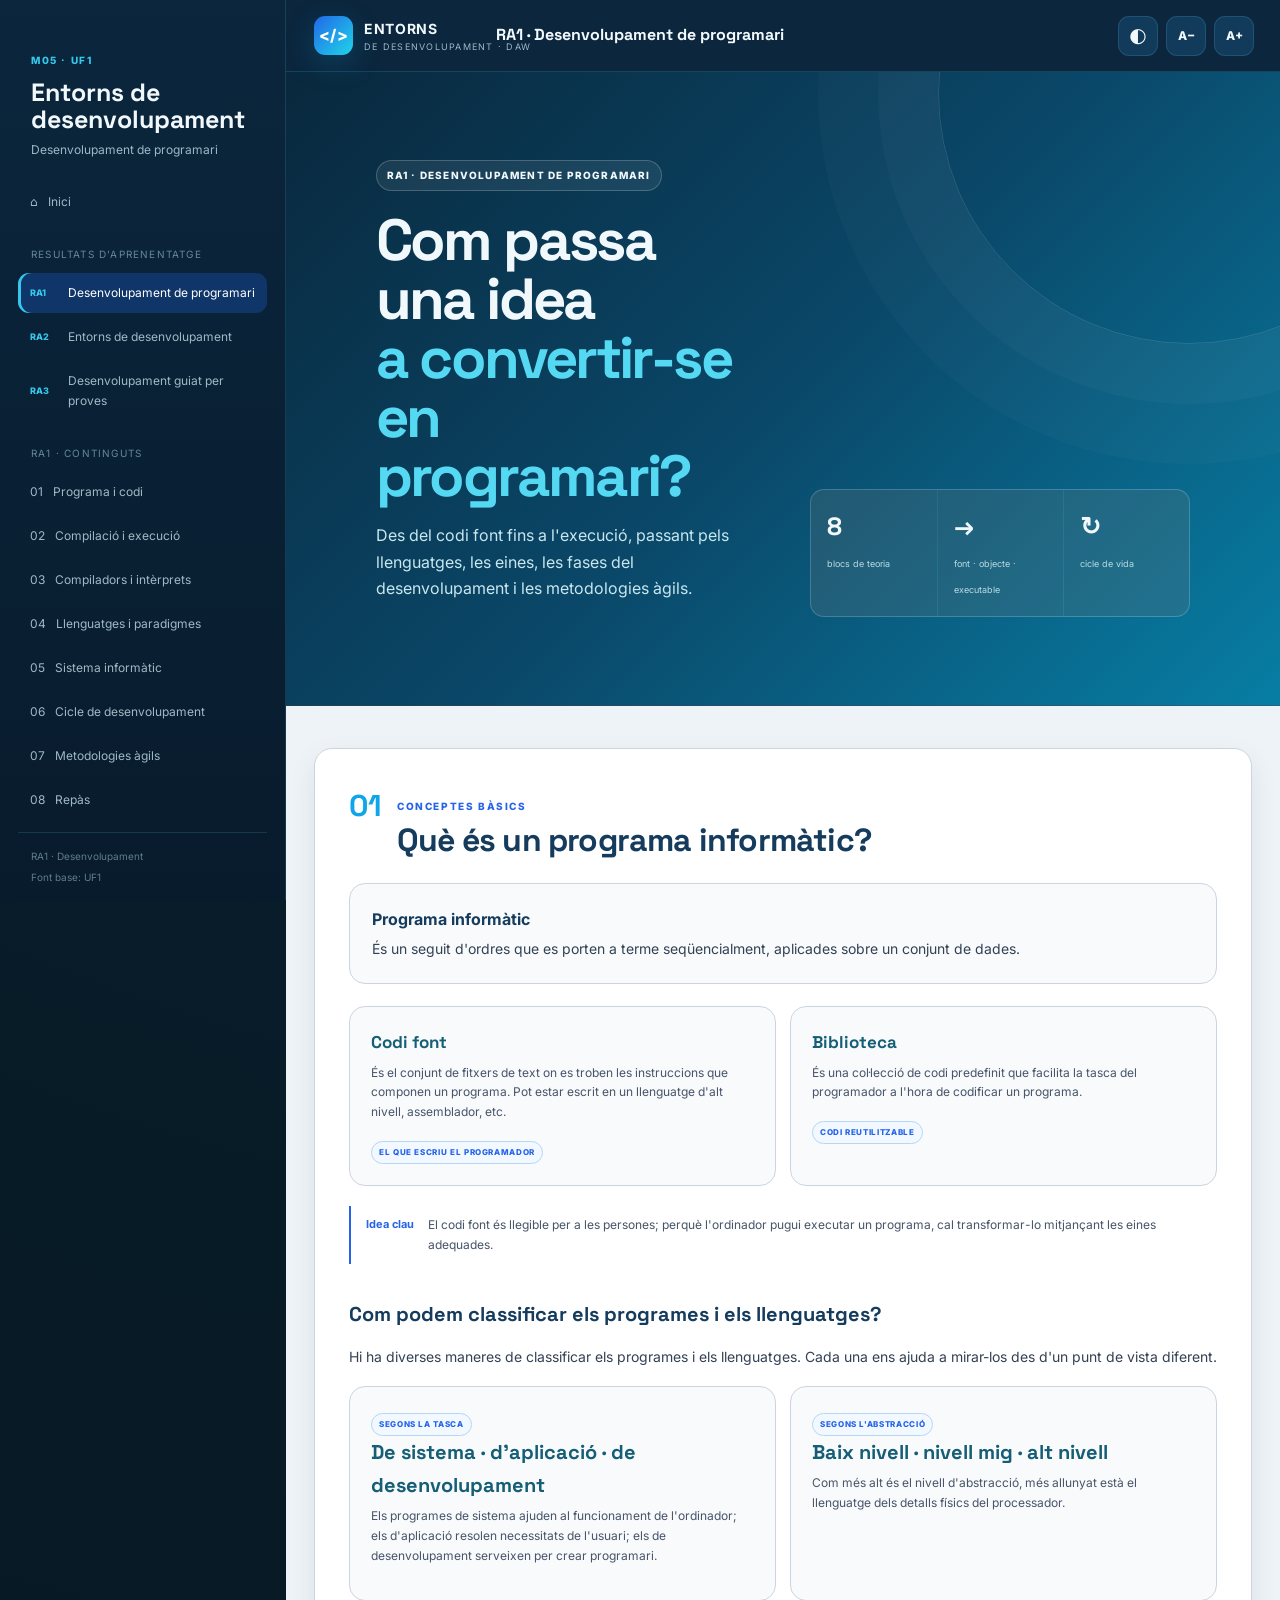
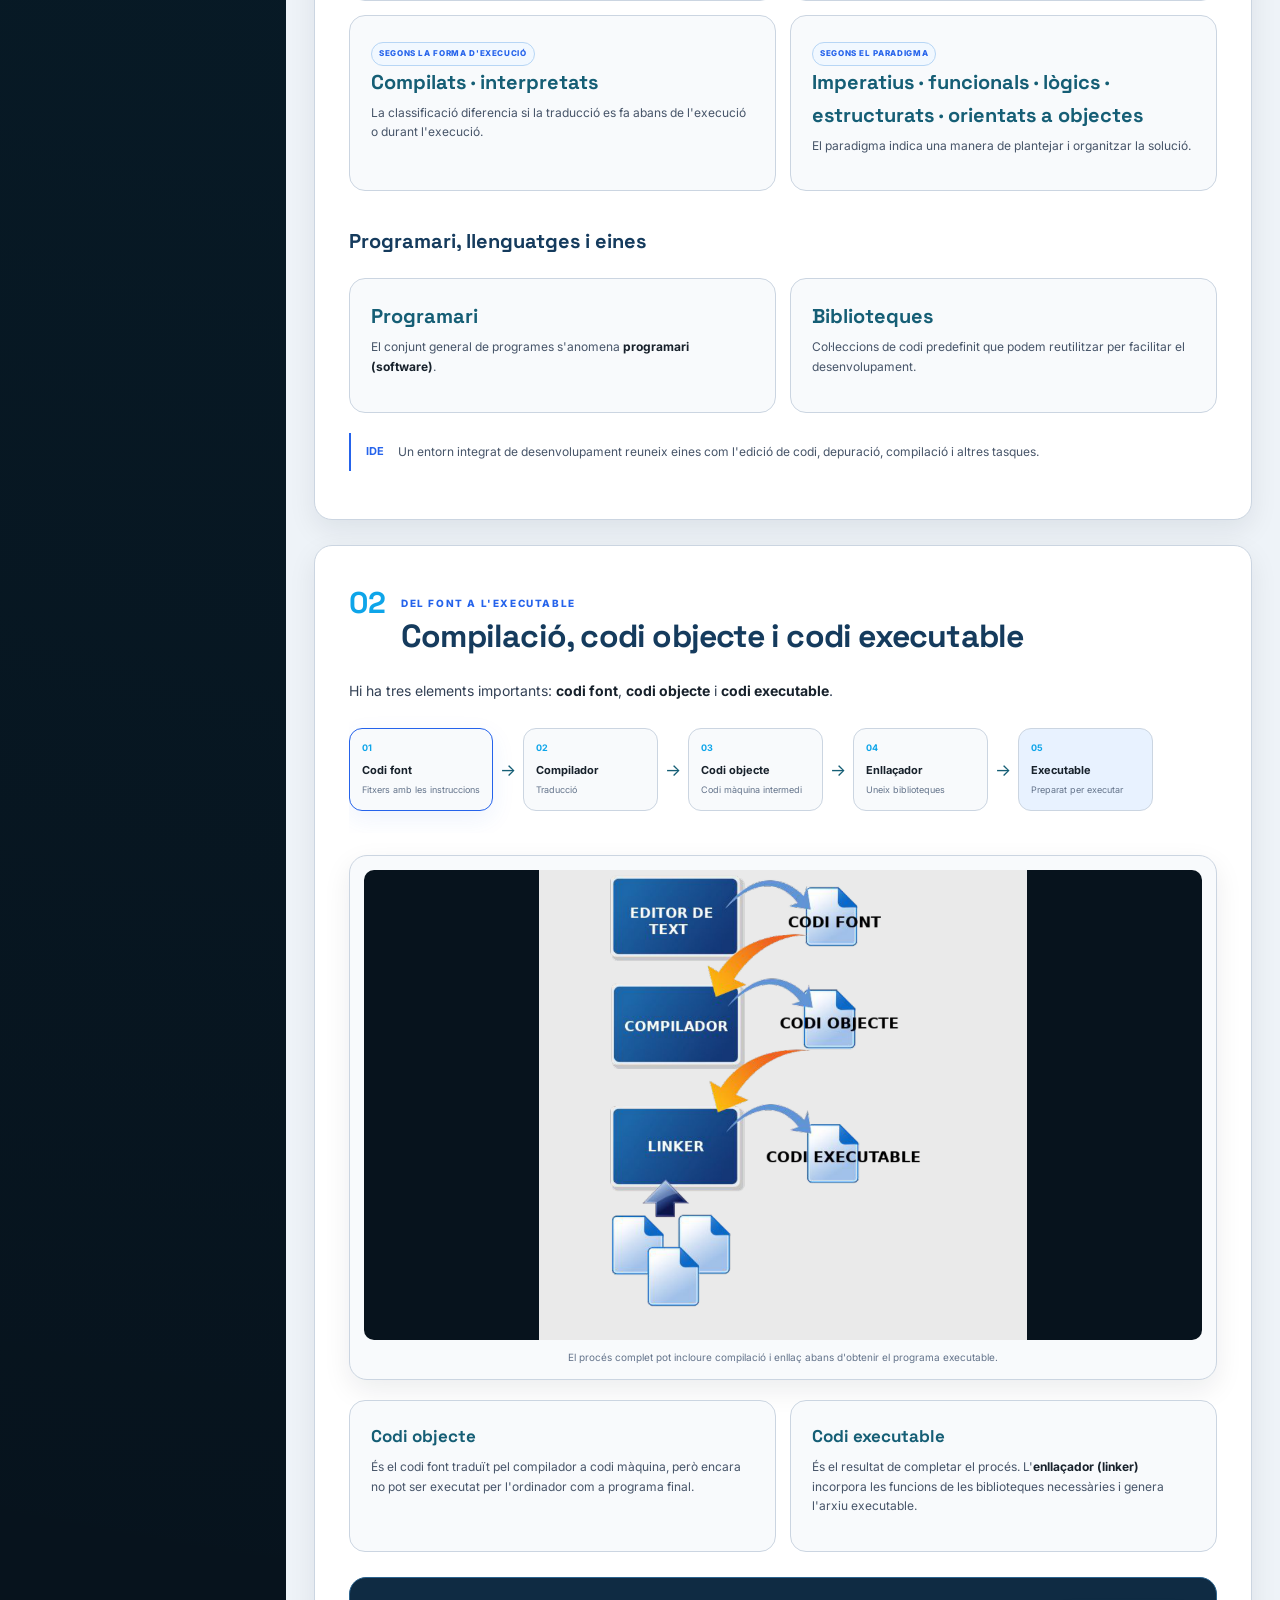
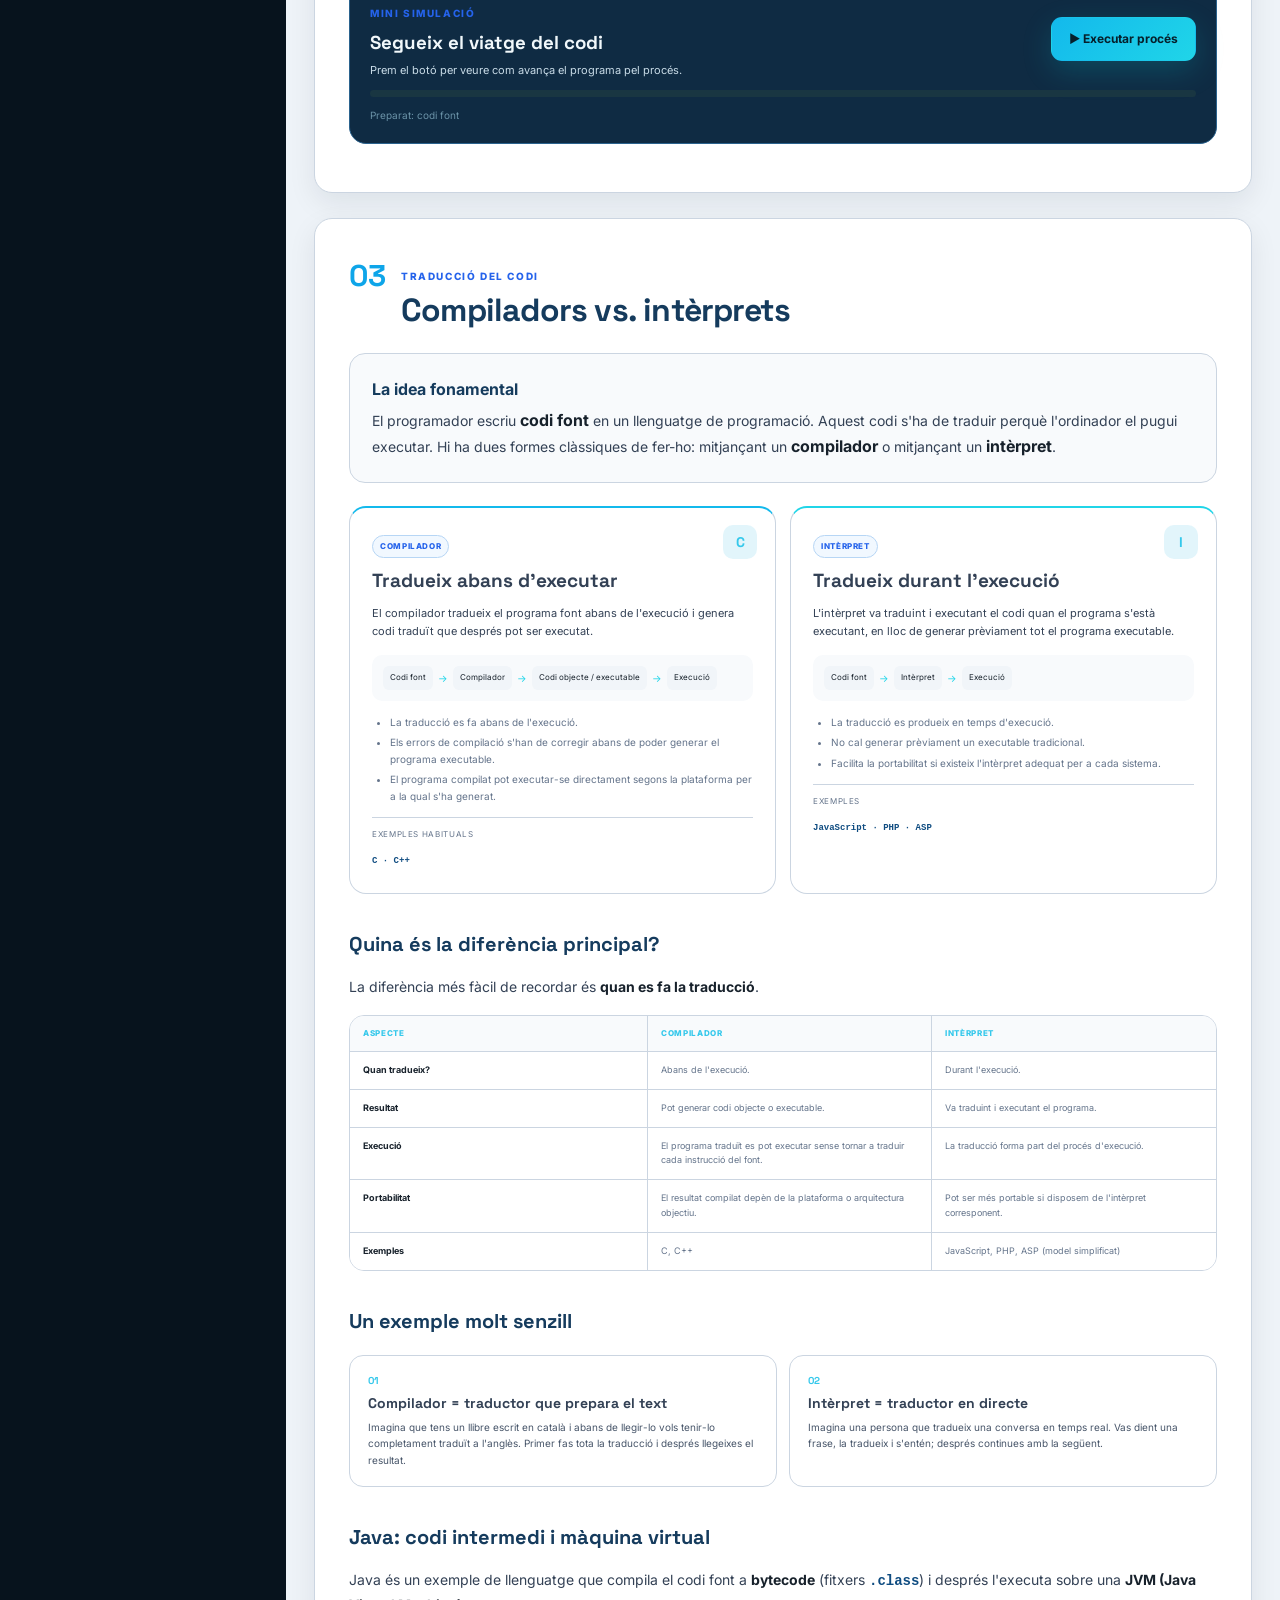
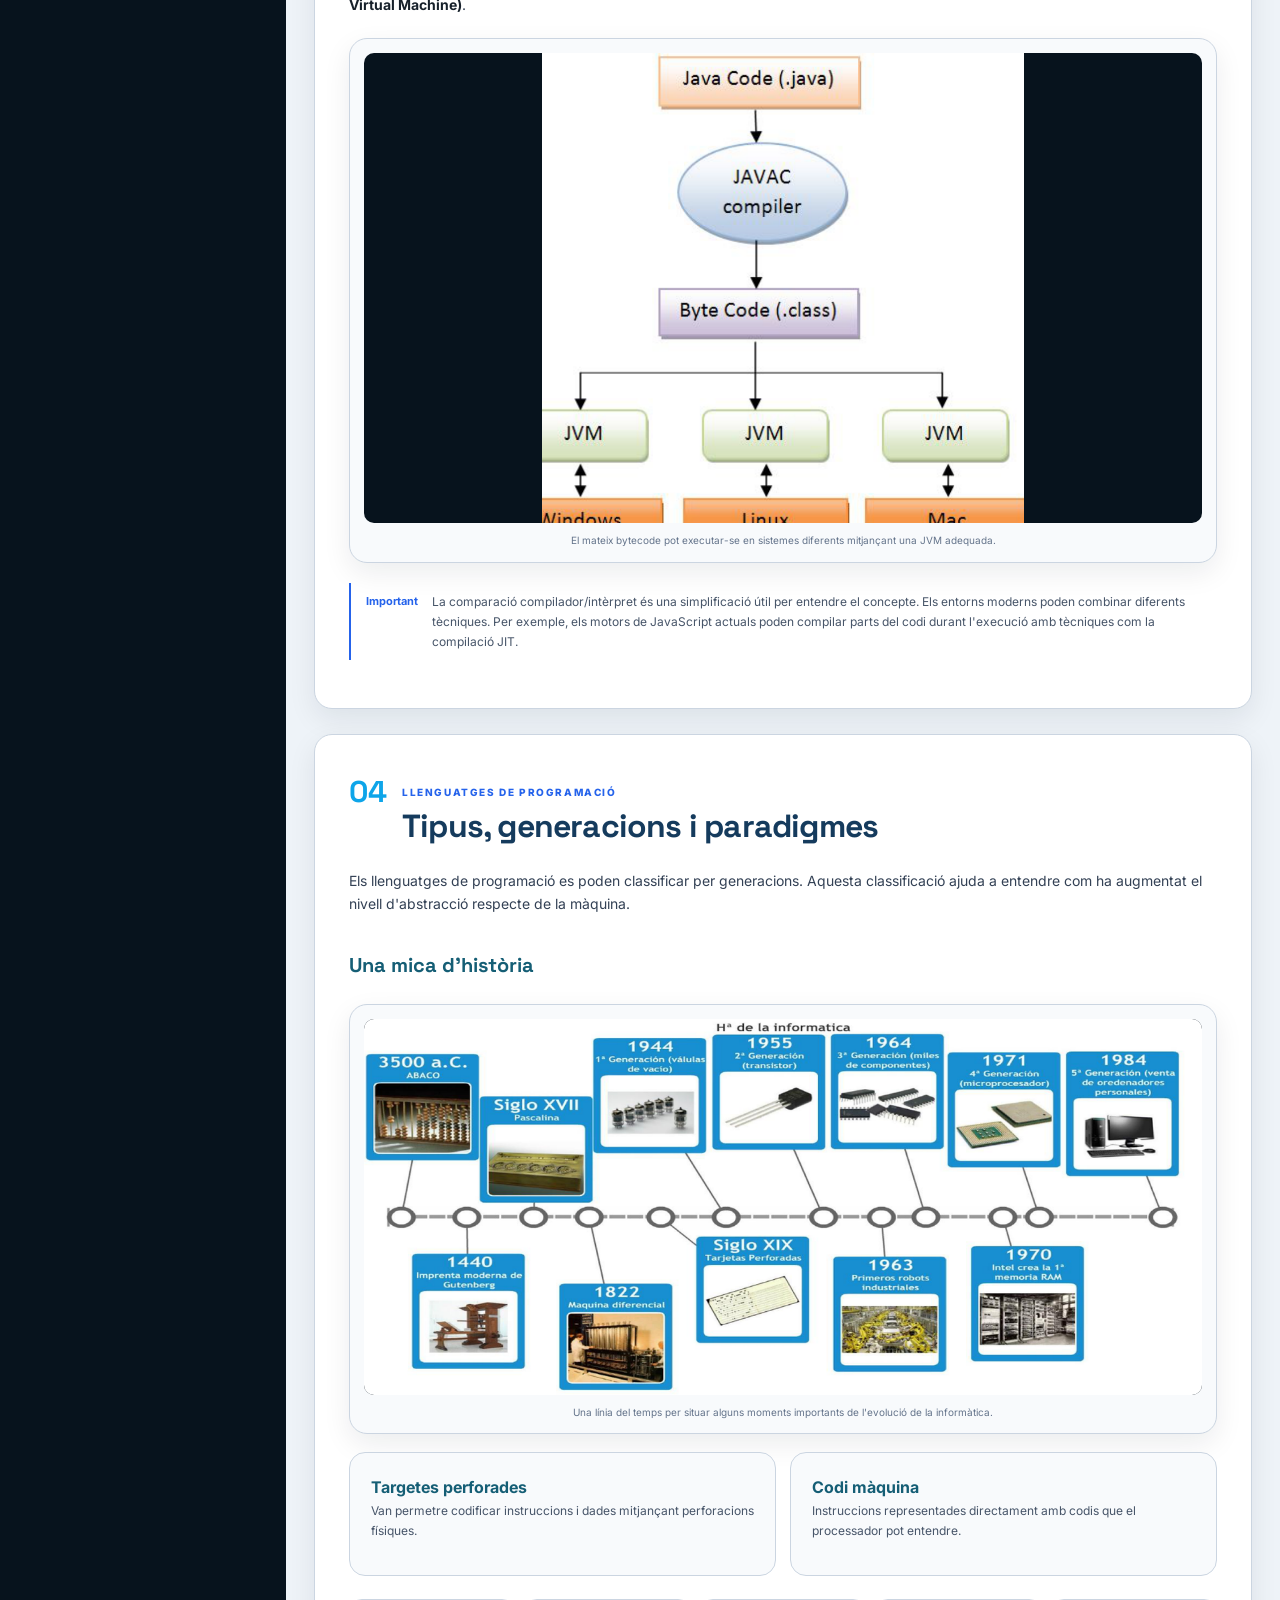
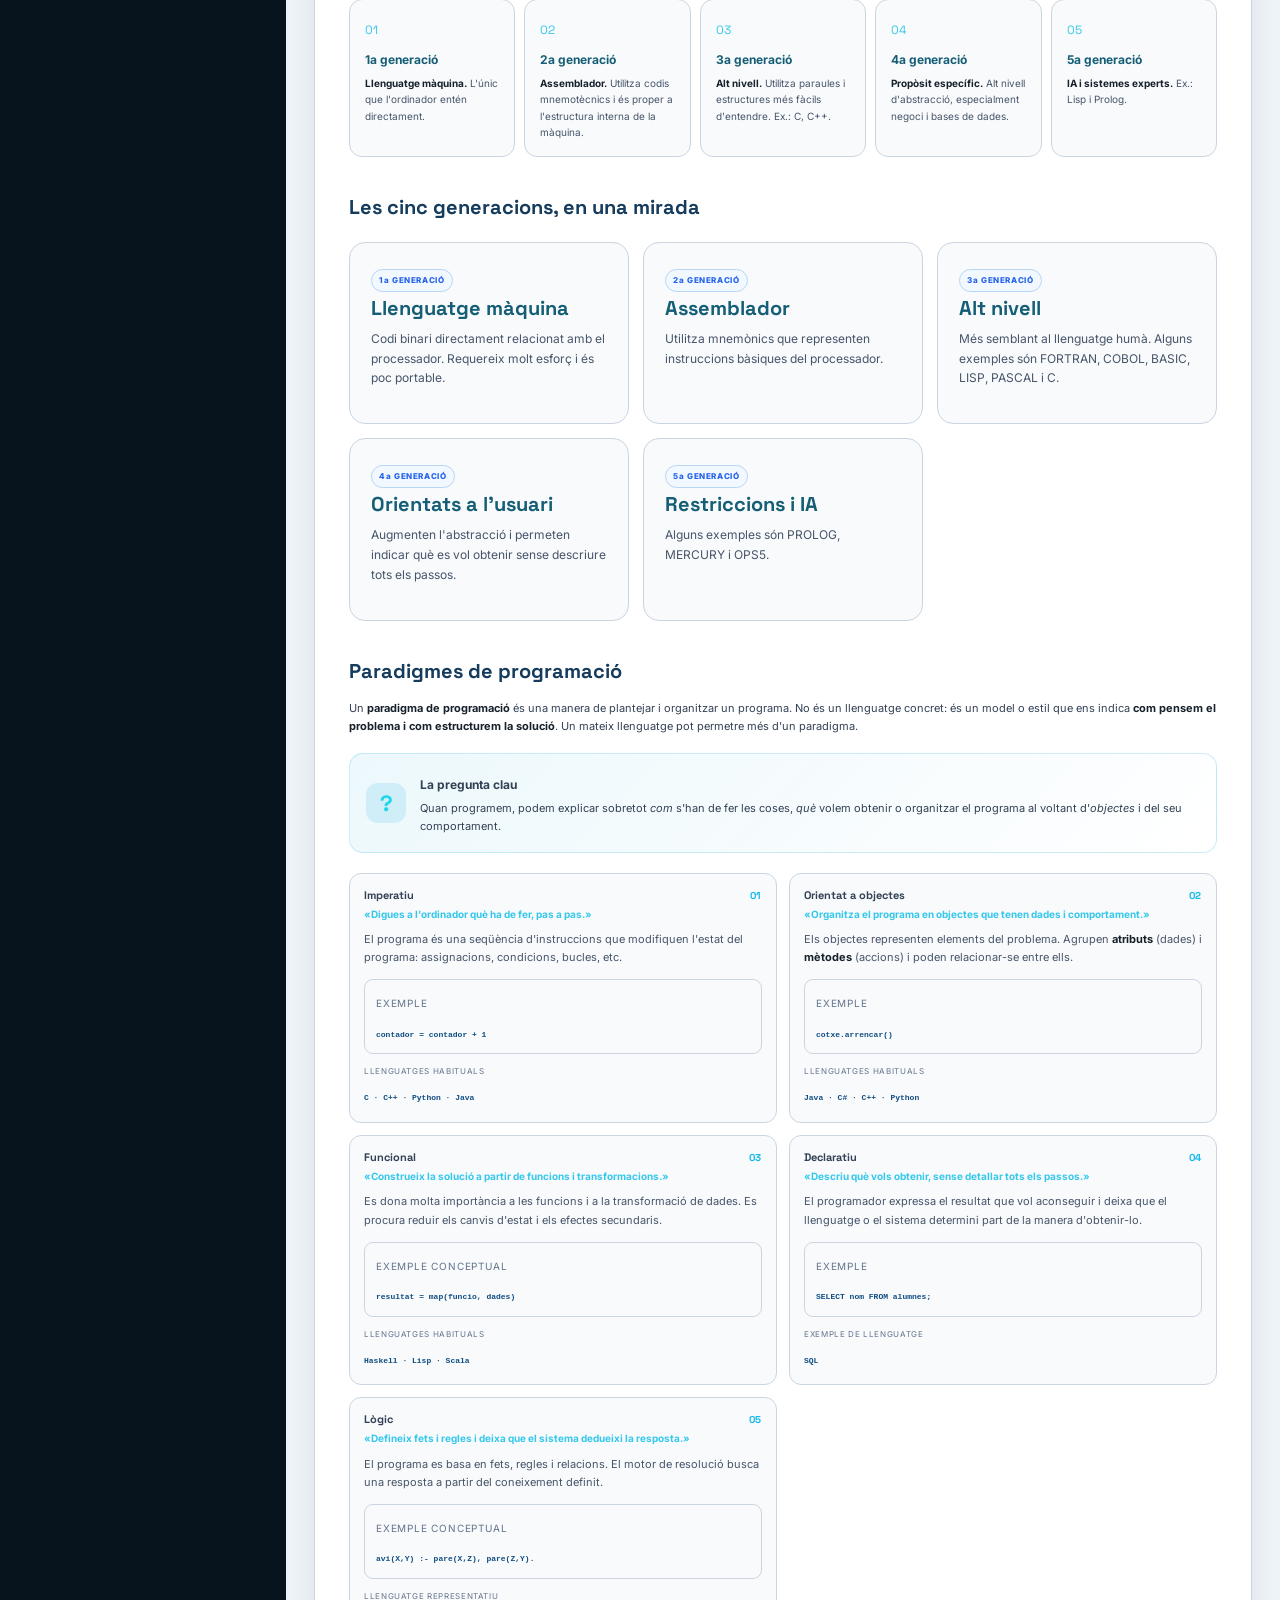
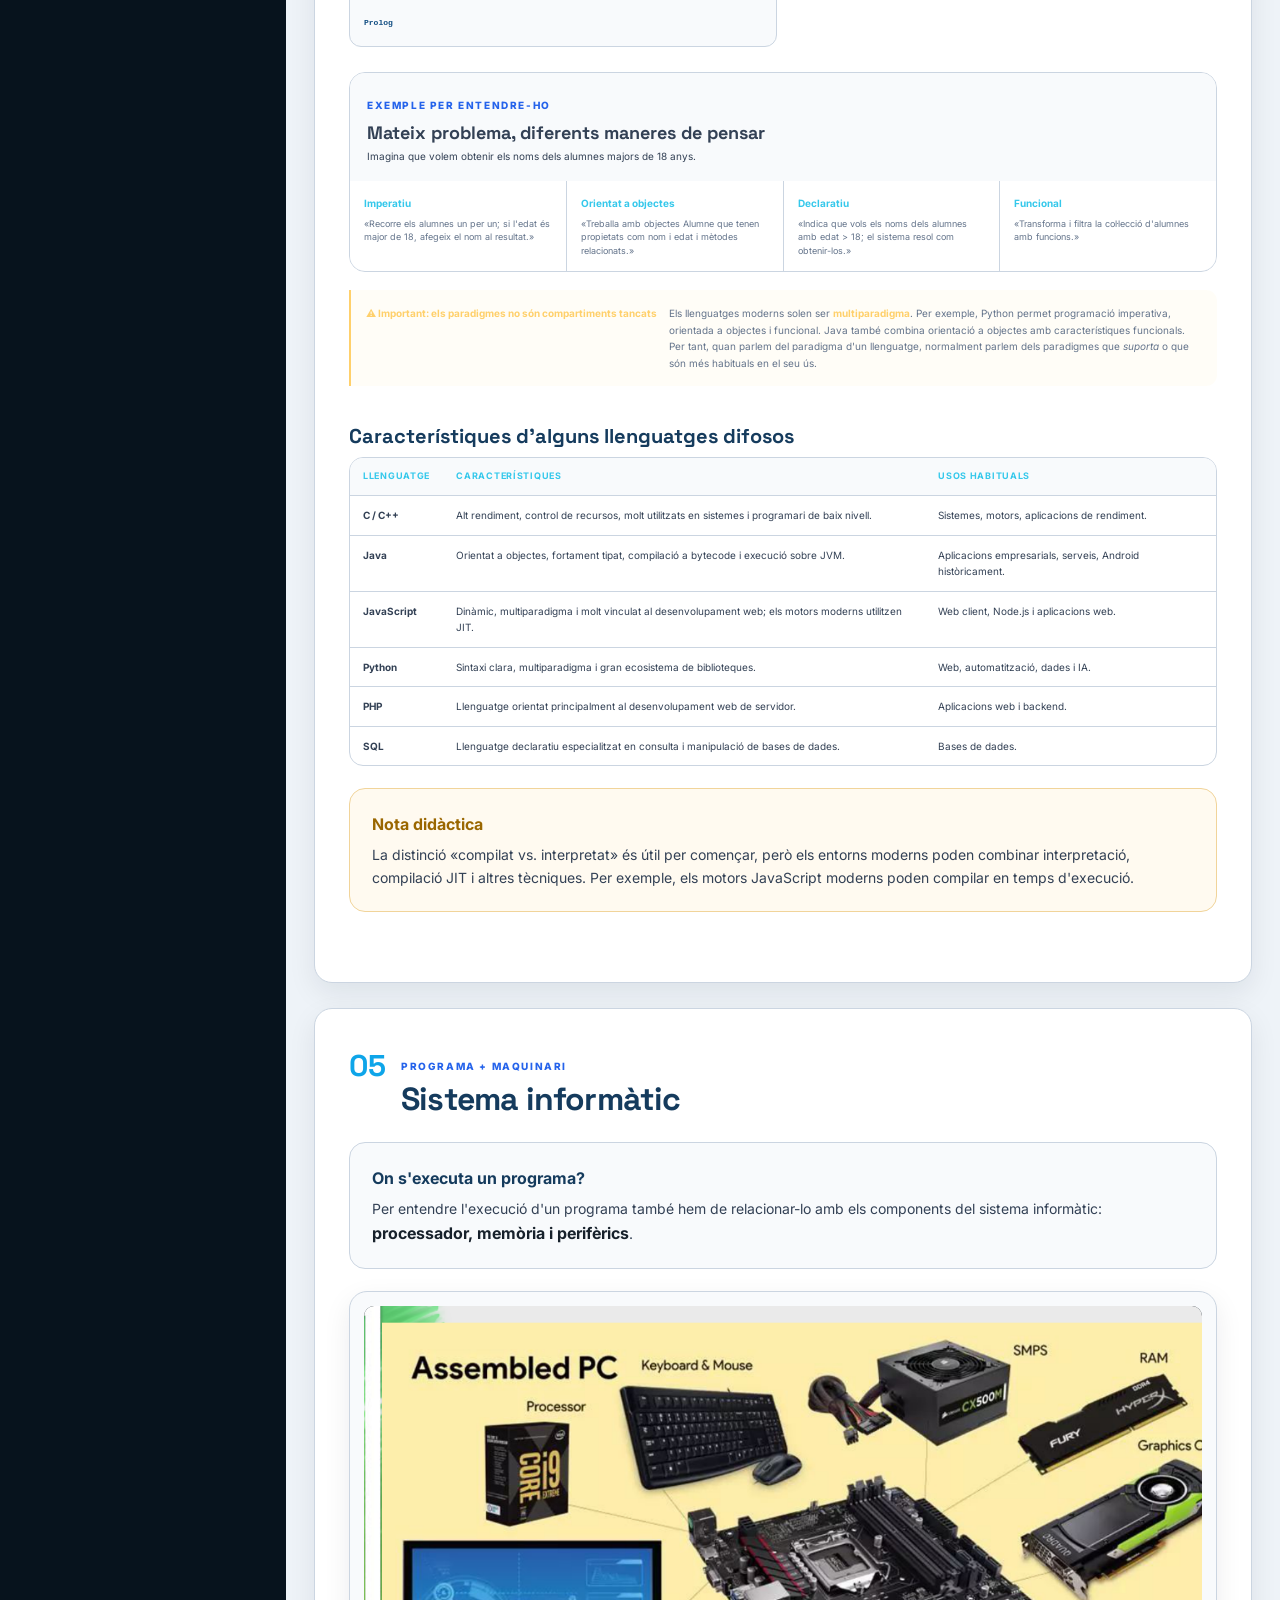
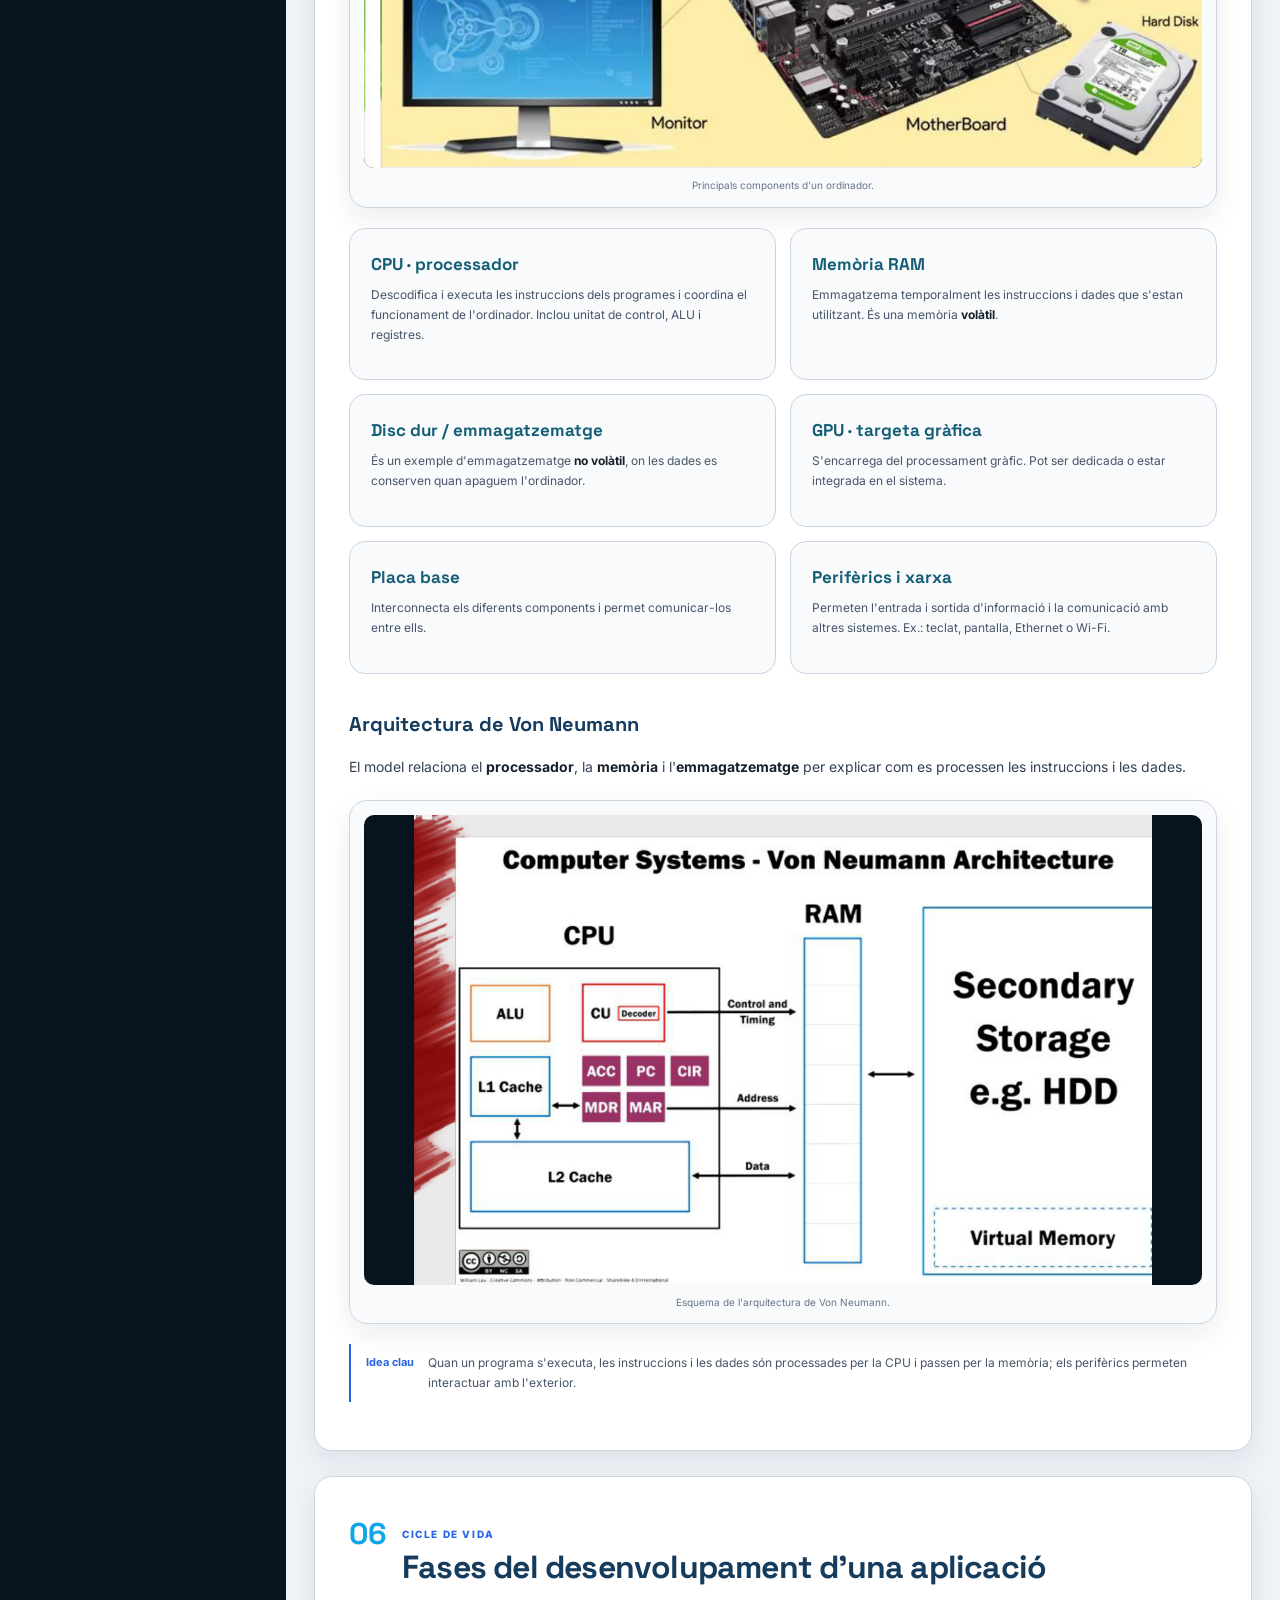
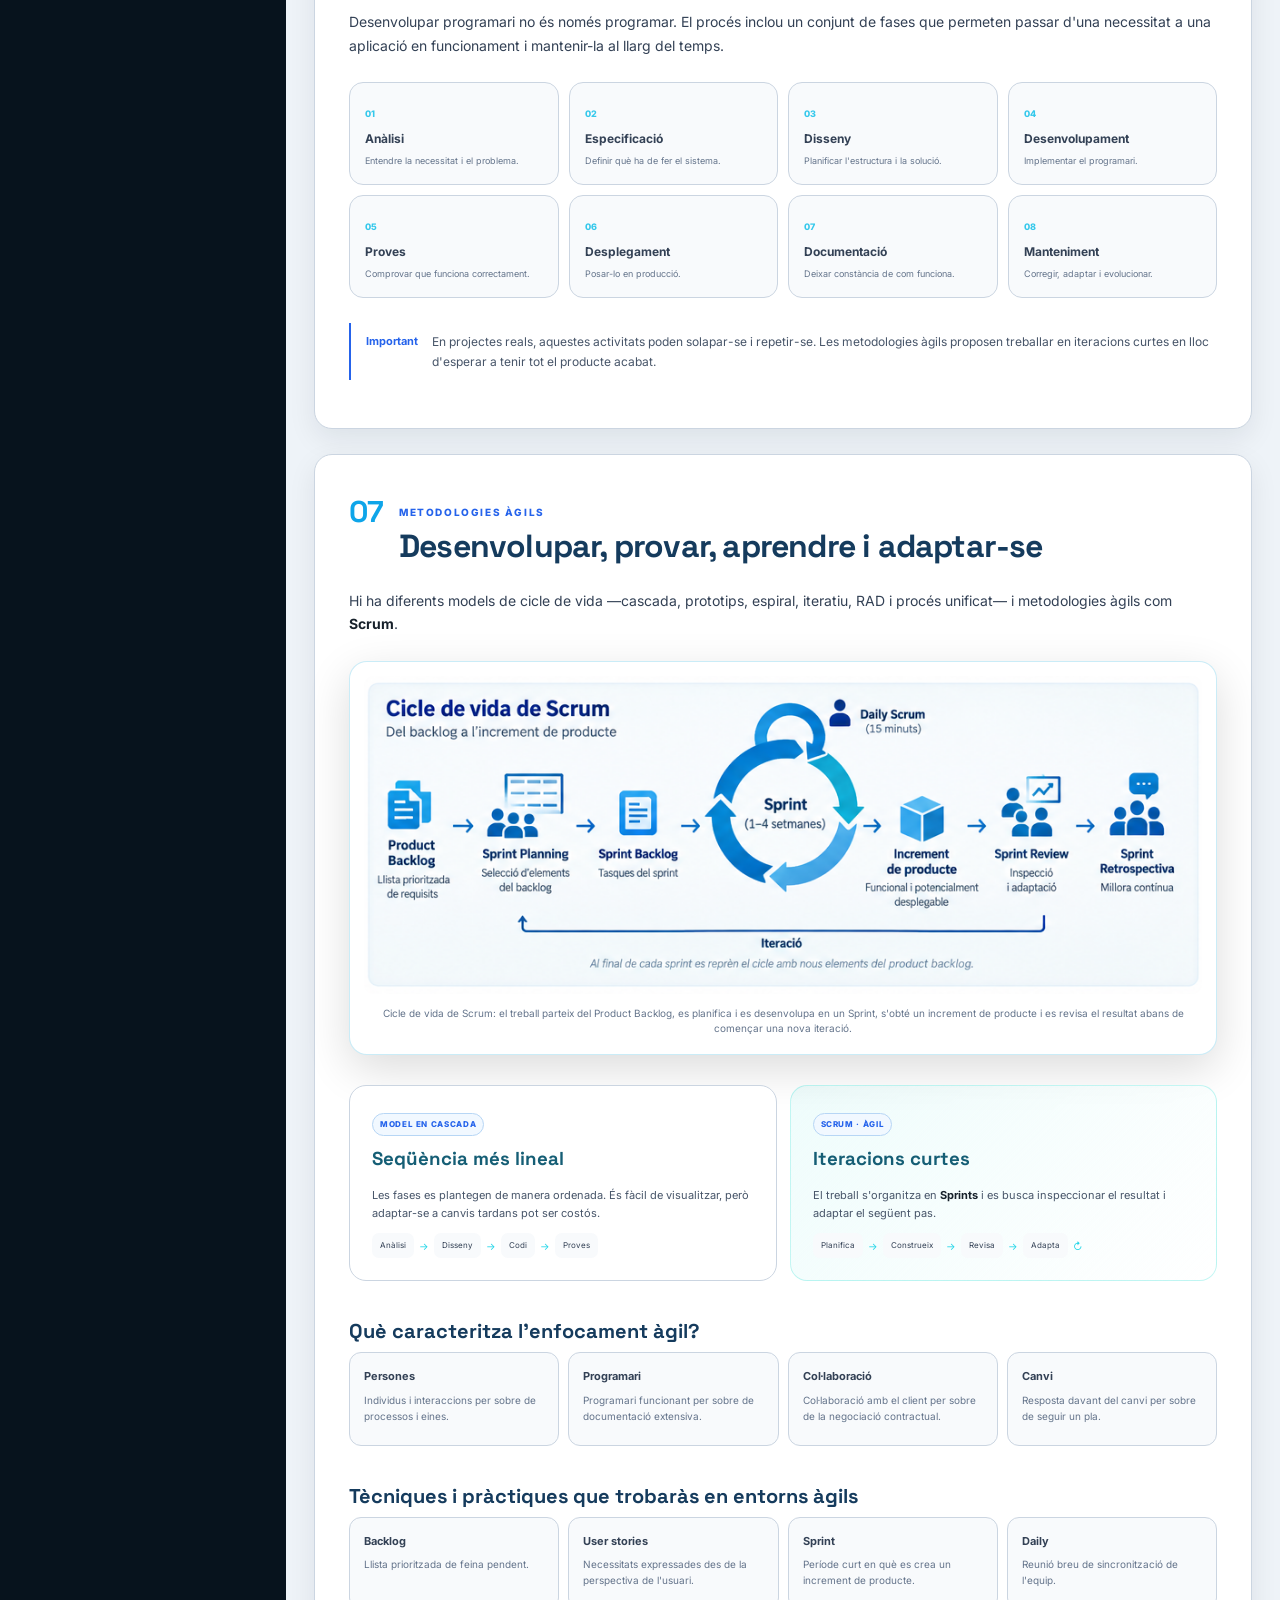
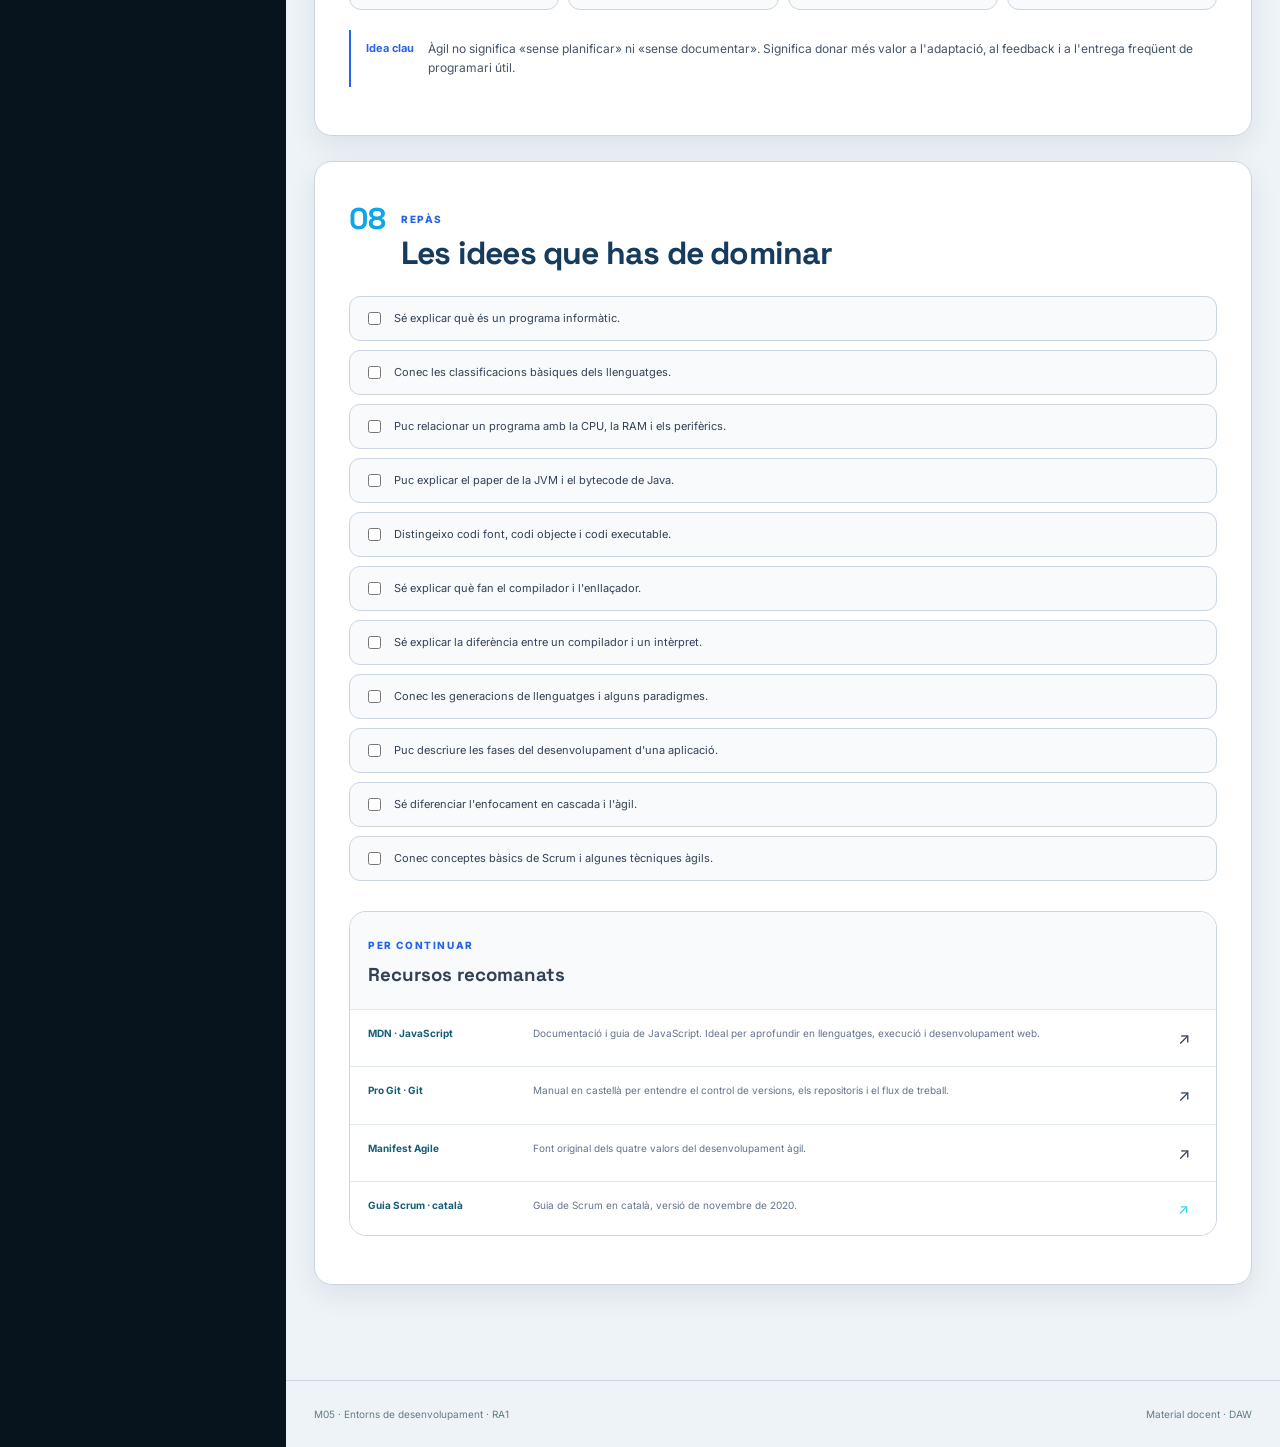
==== commit 6f23501e: "RA3" ====
--- a/ra1.html
+++ b/ra1.html
@@ -13,7 +13,7 @@
       <span class="brand-mark">&lt;/&gt;</span>
       <span><strong>ENTORNS</strong><small>DE DESENVOLUPAMENT · DAW</small></span>
     </a>
-    <div class="top-actions">
+    <div class="top-actions"><button class="icon-btn menu-btn" id="menuBtn" aria-label="Obrir menú" aria-expanded="false">☰</button>
       <button class="icon-btn" id="themeBtn" aria-label="Canviar tema">◐</button>
       <button class="font-btn" id="fontDown" aria-label="Reduir mida del text">A−</button>
       <button class="font-btn" id="fontUp" aria-label="Augmentar mida del text">A+</button>
@@ -29,8 +29,10 @@
     </div>
     <nav class="main-nav" aria-label="Navegació principal">
       <a class="nav-link" href="index.html">⌂ <span>Inici</span></a>
-      <div class="nav-heading">Resultats d'aprenentatge</div>
+      <div class="nav-heading">Resultats d’aprenentatge</div>
+      <a class="nav-link active" href="ra1.html"><span class="ra-badge">RA1</span><span>Desenvolupament de programari</span></a>
       <a class="nav-link" href="ra2.html"><span class="ra-badge">RA2</span><span>Entorns de desenvolupament</span></a>
+      <a class="nav-link" href="ra3.html"><span class="ra-badge">RA3</span><span>Desenvolupament guiat per proves</span></a>
       <div class="nav-heading">RA1 · Continguts</div>
       <a class="nav-link section-link" href="#programa"><span>01</span><span>Programa i codi</span></a>
       <a class="nav-link section-link" href="#compilacio"><span>02</span><span>Compilació i execució</span></a>
--- a/css/styles.css
+++ b/css/styles.css
@@ -36,7 +36,12 @@
 .top-actions{display:flex;gap:8px}
 .icon-btn,.menu-btn{border:1px solid var(--line);background:var(--surface);color:var(--text);width:40px;height:40px;border-radius:11px;font-size:20px}
 .menu-btn{display:none}
-.sidebar{position:fixed;z-index:40;left:0;top:0;bottom:0;width:var(--sidebar);background:linear-gradient(180deg,#071b29 0%,#06131d 100%);border-right:1px solid var(--line);padding:27px 18px 18px;display:flex;flex-direction:column}
+.sidebar{position:fixed;z-index:40;left:0;top:0;bottom:0;width:var(--sidebar);height:100vh;height:100dvh;background:linear-gradient(180deg,#071b29 0%,#06131d 100%);border-right:1px solid var(--line);padding:27px 18px 18px;display:flex;flex-direction:column;overflow-y:auto;overscroll-behavior:contain;scrollbar-width:thin;scrollbar-color:#28546a transparent}
+.sidebar::-webkit-scrollbar{width:7px}
+.sidebar::-webkit-scrollbar-thumb{background:#28546a;border-radius:99px}
+.course-title{flex:0 0 auto}
+.main-nav{flex:0 0 auto;min-height:min-content;padding-bottom:12px}
+.sidebar-footer{flex:0 0 auto;margin-top:12px}
 .course-title{padding:18px 13px 22px}
 .course-title h1{font-family:"Space Grotesk",sans-serif;line-height:1.05;font-size:25px;margin:8px 0}
 .course-title p{color:var(--muted);font-size:12px;margin:0}
@@ -545,11 +550,8 @@
 .mock-title{display:flex;justify-content:space-between;gap:12px;align-items:center;padding:10px 14px;background:#1a2c3c;border-bottom:1px solid #344658;color:#dce9f5}.mock-title>span:first-child{color:#f18b7b;letter-spacing:3px}.mock-title b{font-family:inherit;font-size:12px}.mock-toolbar{padding:8px 12px;background:#253a4c;border-bottom:1px solid #3b5060;font-size:10px;white-space:nowrap;overflow:hidden}.mock-workarea{display:grid;grid-template-columns:31% 69%;min-height:220px}.mock-explorer{padding:12px;background:#162634;border-right:1px solid #344658;font-size:10px}.mock-explorer>b,.mock-bottom b{display:block;color:#a7d8ef;margin-bottom:10px}.mock-tree{margin:9px 0 0 10px;color:#aebfce;line-height:2}.mock-editor{background:#101a25;min-width:0}.mock-tab{padding:7px 12px;background:#23394b;border-bottom:1px solid #344658;font-size:10px}.mock-editor pre{margin:0;padding:15px;overflow:auto;color:#d8e6f3;font-size:11px;line-height:1.9}.mock-editor .code-key{color:#7ecbff}.mock-editor .code-string{color:#a5dc8a}.mock-line{padding:5px 12px;background:rgba(255,206,90,.14);border-left:3px solid #ffce5a;font-size:10px}.mock-bottom{display:grid;grid-template-columns:1fr 1fr 1fr;background:#192b3b;border-top:1px solid #344658}.mock-bottom>div{padding:10px;border-right:1px solid #344658}.mock-bottom p{margin:0;color:#b8c9d8;font-size:10px}.caption-note{font-size:11px;color:var(--muted);text-align:center;margin:0 0 24px}.debug-flow{display:grid;grid-template-columns:1fr auto 1fr auto 1fr auto 1fr;align-items:center;gap:9px;margin:22px 0}.debug-flow>div{background:var(--surface);border:1px solid var(--line);border-radius:12px;padding:14px;min-height:112px}.debug-flow span{display:block;color:var(--cyan);font-weight:800;font-size:10px}.debug-flow b{display:block;font-size:12px;margin:7px 0}.debug-flow small{display:block;color:var(--muted);font-size:10px;line-height:1.5}.debug-flow>i{font-style:normal;color:var(--cyan)}.code-window{margin:20px 0;border:1px solid var(--line);border-radius:13px;overflow:hidden;background:#07131d}.code-window-head{display:flex;justify-content:space-between;padding:10px 14px;background:#10283a;border-bottom:1px solid rgba(90,190,225,.18);color:#a9c5d5;font-size:10px}.code-window pre{margin:0;padding:16px;overflow:auto;color:#e5f3fa;font-size:12px;line-height:1.9}.line-no{display:inline-block;width:26px;color:#64869a;user-select:none}.breakpoint-line{background:rgba(239,86,86,.16);border-left:3px solid #ff6b6b;color:#ffd0d0;padding-left:4px}.debugger-demo{grid-template-columns:1fr 1fr;align-items:center}.debugger-demo>div:first-child{grid-column:1/-1}.debug-sim-code{padding:13px;background:#07131d;border:1px solid var(--line);border-radius:10px;overflow-wrap:anywhere}.debug-sim-code code{color:#a9dcff;font-size:12px}.debug-state{display:grid;grid-template-columns:1fr 1fr;gap:6px 12px;font-size:11px}.debug-state span{color:var(--muted)}.debug-state strong{font-size:11px;color:var(--cyan)}kbd{display:inline-block;border:1px solid var(--line);border-bottom-width:2px;border-radius:5px;padding:1px 5px;font-size:.85em;background:var(--surface-2);color:var(--text)}
 @media(max-width:780px){.debug-flow{grid-template-columns:1fr}.debug-flow>i{transform:rotate(90deg);text-align:center}.mock-workarea{grid-template-columns:1fr}.mock-explorer{border-right:0;border-bottom:1px solid #344658}.mock-bottom{grid-template-columns:1fr}.mock-bottom>div{border-bottom:1px solid #344658}.debugger-demo{grid-template-columns:1fr}.debugger-demo>div:first-child{grid-column:auto}}
 
-/* Captures reals d'Eclipse 2025-06 utilitzat a classe */
-.eclipse-screenshot { margin: 1.5rem 0; padding: .85rem; border: 1px solid var(--border, #dbe4ee); border-radius: 14px; background: var(--card, #fff); }
-.eclipse-screenshot img { display: block; width: 100%; height: auto; border-radius: 8px; }
-.eclipse-screenshot figcaption { margin-top: .7rem; font-size: .9rem; line-height: 1.55; color: var(--muted, #536274); }
-.table-wrap { width: 100%; overflow-x: auto; margin: 1rem 0; }
-.table-wrap table { width: 100%; border-collapse: collapse; min-width: 560px; }
-.table-wrap th, .table-wrap td { padding: .8rem; border: 1px solid var(--border, #dbe4ee); text-align: left; vertical-align: top; }
-.table-wrap th { background: var(--surface, #eef4fa); }
+/* Navegació lateral: permet desplaçar-se per tots els apartats encara que no càpiguen a la pantalla */
+.sidebar{overflow-x:hidden;overflow-y:auto; -webkit-overflow-scrolling:touch}
+.sidebar .main-nav{width:100%}
+.sidebar .nav-link{min-height:40px;white-space:normal}
+.topic[id]{scroll-margin-top:90px}
